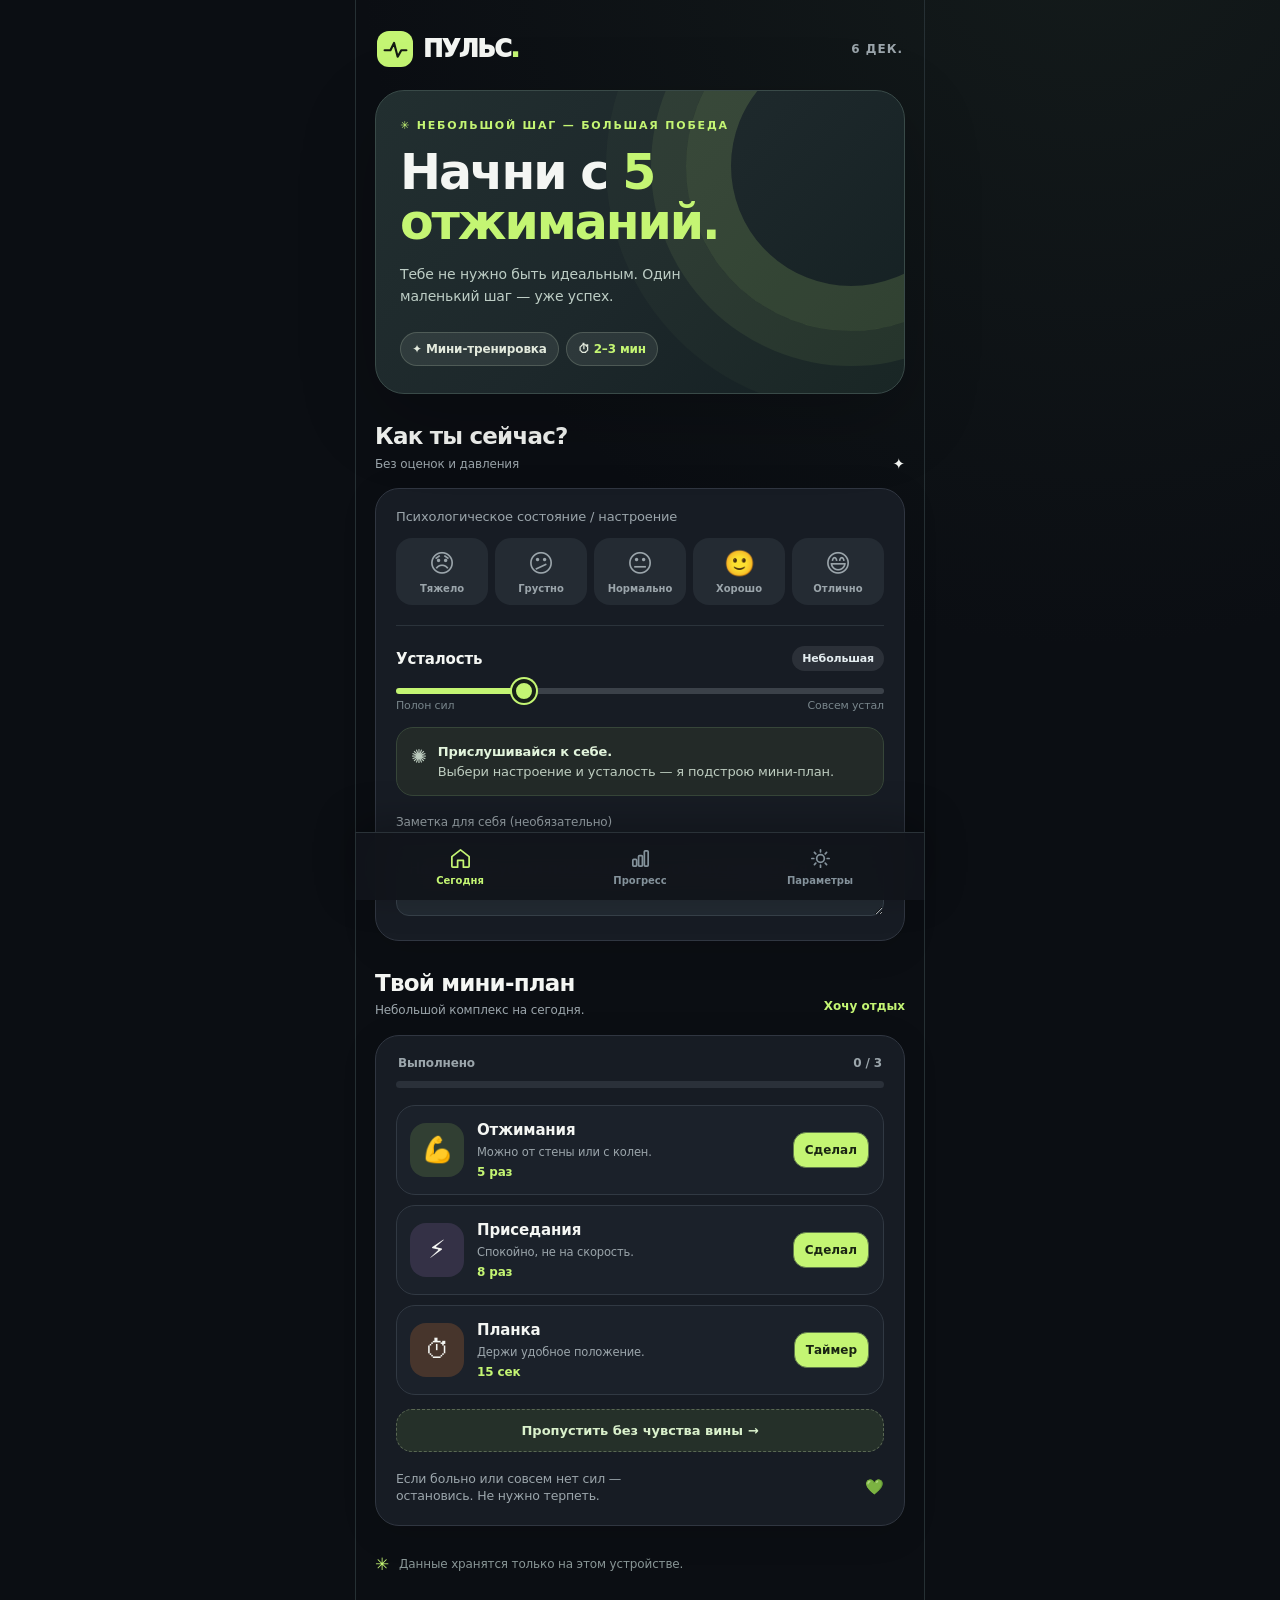
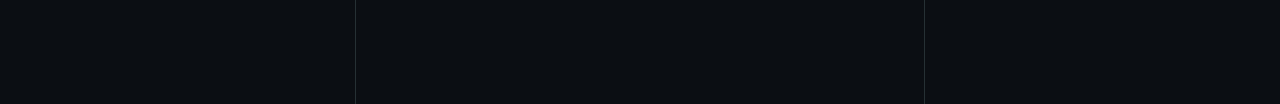
==== pulse/android/app/src/main/assets/index.html @ b4a75bb3 "Add PULSE mini-workout Android app and automated debug APK build" ====
<!doctype html>
<html lang="ru">
<head>
  <meta charset="utf-8">
  <meta name="viewport" content="width=device-width, initial-scale=1, viewport-fit=cover">
  <meta name="theme-color" content="#0b0e13">
  <meta name="description" content="Маленькие тренировки в твоём темпе. Настроение, усталость и прогресс — приватно и без давления.">
  <style>
:root{--bg:#0b0e13;--card:#171c24;--card2:#1c232b;--line:#2b333b;--text:#f4f6f3;--muted:#9ba5ab;--lime:#c4f573;--lime2:#a9df5a;--violet:#c4b6ff;--orange:#ffbc88;--shadow:0 24px 80px #0003;--radius:24px;color-scheme:dark;font-family:Inter,ui-sans-serif,system-ui,-apple-system,BlinkMacSystemFont,"Segoe UI",sans-serif}
*{box-sizing:border-box;-webkit-tap-highlight-color:transparent}
html{min-height:100%;background:var(--bg)}body{margin:0;min-height:100vh;background:radial-gradient(circle at 85% -5%,#293b2e48,transparent 35%),var(--bg);color:var(--text);font-size:15px;letter-spacing:-.15px}
button,input,textarea{font:inherit}button{cursor:pointer}button:disabled{opacity:.55;cursor:default}button:focus-visible,input:focus-visible,textarea:focus-visible,a:focus-visible{outline:2px solid var(--lime);outline-offset:3px}
.app-shell{max-width:570px;min-height:100vh;margin:0 auto;padding:0 19px 115px}.topbar{display:flex;align-items:center;justify-content:space-between;padding:31px 2px 23px}.brand{display:flex;align-items:center;gap:10px;color:var(--text);font-size:24px;line-height:1;font-weight:920;text-decoration:none;letter-spacing:-1.4px}.brand-dot{color:var(--lime)}.brand-mark{width:36px;height:36px;border-radius:12px;background:var(--lime);display:grid;place-items:center}.brand-mark svg{width:29px;fill:none;stroke:#151a13;stroke-width:3;stroke-linecap:round;stroke-linejoin:round}.today-label{font-size:12px;color:var(--muted);font-weight:600;text-transform:uppercase;letter-spacing:1px}.eyebrow{font-size:11px;font-weight:850;letter-spacing:1.8px;text-transform:uppercase;color:var(--lime)}h1,h2,h3,p{margin:0}h1{font-size:clamp(34px,9vw,49px);line-height:1.02;font-weight:850;letter-spacing:-2.1px}h2{font-size:23px;line-height:1.16;letter-spacing:-.8px}h3{font-size:16px;letter-spacing:-.3px}.muted{color:var(--muted)}.hero{position:relative;overflow:hidden;border-radius:29px;padding:28px 24px 27px;background:linear-gradient(134deg,#222f30 0%,#1d282b 51%,#142022 100%);border:1px solid #394a48;box-shadow:var(--shadow)}.hero::before{content:"";position:absolute;width:240px;height:240px;right:-112px;top:-90px;border-radius:100%;border:45px solid #d0ff8325;box-shadow:0 0 0 35px #d0ff8311,0 0 0 80px #d0ff8307;pointer-events:none}.hero .eyebrow{margin-bottom:16px;position:relative}.hero h1{max-width:350px;position:relative}.hero h1 em{color:var(--lime);font-style:normal}.hero p{position:relative;margin-top:16px;max-width:350px;line-height:1.55;color:#bdcdc5;font-size:14px}.hero-pills{position:relative;display:flex;gap:7px;flex-wrap:wrap;margin-top:25px}.pill{background:#f4fff015;border:1px solid #eaffd92b;padding:9px 11px;border-radius:100px;font-size:12px;color:#e3eadd;font-weight:730}.pill strong{color:var(--lime)}.section{margin-top:29px}.section-heading{display:flex;align-items:end;justify-content:space-between;gap:16px;margin-bottom:15px}.section-heading small{color:var(--muted);font-size:12px;line-height:1.45}.section-heading h2{margin-bottom:4px}.card{background:var(--card);border:1px solid #303641;border-radius:var(--radius);padding:20px;box-shadow:0 8px 34px #0002}.checkin-label{color:var(--muted);font-size:13px;margin-bottom:14px}.mood-row{display:grid;grid-template-columns:repeat(5,minmax(0,1fr));gap:7px}.mood{border:1px solid transparent;background:#242b33;min-height:67px;border-radius:16px;color:var(--muted);display:flex;flex-direction:column;align-items:center;justify-content:center;gap:6px;transition:transform .2s,border-color .2s,background .2s}.mood:hover{transform:translateY(-2px)}.mood.selected{background:#32432f;border-color:var(--lime);color:var(--lime)}.mood .face{font-size:25px;line-height:1.1}.mood small{font-size:10px;font-weight:700}.inner-divider{height:1px;background:var(--line);margin:20px 0}.range-head{display:flex;justify-content:space-between;gap:10px;align-items:center;font-weight:700}.range-tag{padding:6px 10px;background:#2b3038;border-radius:100px;font-size:11px;color:#e4edf0}.range-tag.warning{background:#46332e;color:#ffcead}input[type=range]{display:block;margin:17px 0 5px;width:100%;height:6px;border-radius:99px;appearance:none;-webkit-appearance:none;background:linear-gradient(90deg,var(--lime) var(--range,35%),#3b4149 var(--range,35%));cursor:pointer}input[type=range]::-webkit-slider-thumb{appearance:none;-webkit-appearance:none;width:24px;height:24px;background:var(--lime);border:4px solid #172118;border-radius:50%;box-shadow:0 0 0 2px var(--lime)}input[type=range]::-moz-range-thumb{width:16px;height:16px;background:var(--lime);border:4px solid #172118;border-radius:50%;box-shadow:0 0 0 2px var(--lime)}.range-ends{display:flex;justify-content:space-between;font-size:11px;color:#78858b}.recommendation{display:flex;gap:11px;align-items:flex-start;margin-top:15px;border-radius:17px;background:#232a28;border:1px solid #374639;padding:14px;color:#becdc0;font-size:13px;line-height:1.5}.recommendation .spark{font-size:19px}.recommendation strong{color:#e2f4dc}.recommendation.warn{background:#302724;border-color:#51403a;color:#e7c4b6}.recommendation.warn strong{color:#ffe0d1}.row-between{display:flex;align-items:center;justify-content:space-between;gap:10px}.text-button{background:none;color:var(--lime);border:0;font-size:12px;font-weight:750;padding:7px 0}.plan-info{font-size:13px;color:var(--muted);margin-top:4px}.progress-top{display:flex;justify-content:space-between;gap:12px;align-items:center;margin:0 2px 11px}.progress-count{font-size:12px;color:var(--muted);font-weight:730}.bar{height:7px;border-radius:100px;background:#2a3039;overflow:hidden}.bar>span{display:block;height:100%;background:linear-gradient(90deg,var(--lime2),var(--lime));border-radius:100px;transition:width .35s}.exercises{display:grid;gap:10px;margin-top:17px}.exercise{display:grid;grid-template-columns:54px minmax(0,1fr) auto;align-items:center;gap:13px;padding:15px 14px 15px 13px;border:1px solid #313943;background:#1b212a;border-radius:19px;min-height:87px}.exercise.done{background:#1c2922;border-color:#3f5943}.exercise-icon{border-radius:16px;width:54px;height:54px;display:grid;place-items:center;font-size:25px;background:#313f33}.exercise-icon.purple{background:#343146}.exercise-icon.orange{background:#47352c}.exercise-text{min-width:0}.exercise-name{font-size:15px;font-weight:790}.exercise-desc{font-size:11.5px;line-height:1.4;color:var(--muted);margin-top:5px}.exercise-amount{font-size:12px;color:var(--lime);font-weight:760;margin-top:5px}.done-button{border:1px solid #607a4b;background:var(--lime);color:#1a2513;border-radius:13px;padding:10px 11px;min-width:63px;font-size:12px;font-weight:820}.done-button.done-btn{background:#2d4430;border-color:#3c7043;color:var(--lime)}.timer-panel{margin-top:11px;border:1px solid #47524b;border-radius:17px;padding:15px;display:flex;justify-content:space-between;align-items:center;gap:10px;background:#202b26}.timer-panel strong{font-size:23px;font-variant-numeric:tabular-nums;letter-spacing:1px}.timer-panel span{font-size:12px;color:var(--muted)}.btn-timer{border:0;border-radius:12px;background:var(--lime);color:#172315;font-weight:790;padding:11px 16px}.btn-soft{border:1px solid #37414a;background:#252e35;color:var(--text);border-radius:13px;font-size:12px;padding:11px 14px;font-weight:750}.plan-footer{padding-top:18px;display:flex;gap:12px;align-items:center;justify-content:space-between}.plan-footer small{color:var(--muted);line-height:1.4;max-width:230px}.rest-toggle{border:1px dashed #596753;background:#253029;color:#daf1cc;border-radius:16px;padding:13px 15px;width:100%;font-size:13px;font-weight:750;margin-top:14px}.finished{text-align:center;padding:31px 16px}.finished-icon{display:grid;place-items:center;background:#2d412e;border-radius:23px;width:72px;height:72px;margin:0 auto 20px;color:var(--lime);font-size:35px}.finished h2{font-size:27px;margin-bottom:10px}.finished p{line-height:1.55;font-size:14px;color:var(--muted)}.small-cta{margin-top:22px;border:0;border-radius:14px;background:var(--lime);color:#192016;padding:13px 16px;font-weight:850}.tipline{margin:27px 0 12px;display:flex;align-items:center;gap:10px;color:#889595;font-size:12px;line-height:1.4}.tipline b{font-size:17px;color:var(--lime)}.insight-card{background:linear-gradient(120deg,#2c2938,#1b2229);border:1px solid #413e55;border-radius:22px;padding:23px;margin-top:20px}.insight-card h2{font-size:22px;margin-top:8px}.insight-card p{color:#b8b8c9;font-size:13px;line-height:1.55;margin-top:12px}.page-head{padding:17px 2px 22px}.page-head p{color:var(--muted);font-size:13px;margin-top:10px;line-height:1.5}.stats-grid{display:grid;grid-template-columns:repeat(3,1fr);gap:9px}.stat-card{border:1px solid #343a43;background:var(--card);border-radius:19px;padding:16px 11px}.stat-card strong{display:block;font-size:clamp(24px,6vw,31px);color:var(--lime);letter-spacing:-1.3px}.stat-card span{font-size:11px;color:var(--muted);line-height:1.4;display:block;margin-top:7px}.week-grid{display:grid;grid-template-columns:repeat(7,1fr);gap:6px;align-items:end;margin-top:19px}.week-day{display:grid;gap:7px;text-align:center;justify-items:center;color:var(--muted);font-size:11px}.week-column{height:90px;width:100%;display:flex;align-items:end;justify-content:center}.week-column span{display:block;width:100%;max-width:35px;height:var(--height,10%);min-height:6px;background:#384047;border-radius:9px 9px 4px 4px}.week-column span.active{background:linear-gradient(180deg,var(--lime),#7ba746)}.week-day.today{color:var(--lime)}.history{display:grid;gap:9px;margin-top:15px}.history-item{background:#1d242b;border:1px solid #303841;border-radius:17px;padding:15px;display:flex;justify-content:space-between;gap:10px;align-items:center}.history-item strong{font-size:13px;display:block;margin-bottom:5px}.history-item small{font-size:11px;color:var(--muted)}.history-item .history-tag{font-size:11px;background:#293a2c;color:var(--lime);border-radius:10px;padding:8px 10px;white-space:nowrap}.empty{text-align:center;padding:28px 13px;color:var(--muted);font-size:13px;line-height:1.6}.setting-row{margin-top:18px}.setting-row:first-child{margin-top:0}.setting-row-head{display:flex;justify-content:space-between;gap:12px}.setting-row-head strong{font-size:14px}.setting-row-head span{color:var(--lime);font-weight:800}.helper{font-size:12px;color:var(--muted);line-height:1.6;margin-top:12px}.action-btn{border-radius:14px;padding:13px 16px;font-weight:780;background:#29333a;color:var(--text);border:1px solid #3d4852;margin-top:12px;width:100%;text-align:left}.action-btn.danger{color:#ffc5af;background:#342729;border-color:#62413f}.credits{color:#65767b;font-size:11px;text-align:center;margin-top:29px;line-height:1.7}.toast{position:fixed;bottom:103px;left:50%;transform:translate(-50%,15px);background:#deffa9;color:#202b16;border-radius:15px;padding:12px 17px;font-size:13px;font-weight:790;opacity:0;pointer-events:none;transition:opacity .25s,transform .25s;max-width:min(90vw,460px);z-index:20;box-shadow:0 14px 40px #0008}.toast.show{opacity:1;transform:translate(-50%,0)}.bottom-nav{position:fixed;bottom:0;left:0;right:0;z-index:15;display:flex;justify-content:center;gap:0;background:#11151bf2;backdrop-filter:blur(18px);border-top:1px solid #2a3238;padding:9px max(14px,env(safe-area-inset-left)) max(10px,env(safe-area-inset-bottom));box-shadow:0 -9px 40px #0004}.nav-item{min-width:90px;max-width:180px;flex:1;color:#84929b;background:none;border:0;display:grid;justify-items:center;gap:4px;font-size:10px;font-weight:720;padding:4px 0}.nav-item.active{color:var(--lime)}.nav-icon{height:25px;display:grid;place-items:center}.nav-icon svg{width:23px;height:23px;fill:none;stroke:currentColor;stroke-width:1.8;stroke-linejoin:round;stroke-linecap:round}.overlay[hidden]{display:none}.overlay{position:fixed;inset:0;background:#06080ac9;z-index:60;display:grid;place-items:center;padding:22px;backdrop-filter:blur(12px)}.modal{width:min(100%,400px);padding:31px 23px;background:#1e2828;border:1px solid #6e8861;border-radius:28px;text-align:center;box-shadow:0 30px 90px #000a}.modal .celebrate{font-size:52px;display:block;margin-bottom:15px}.modal h2{font-size:27px}.modal p{color:#bfccc2;font-size:14px;line-height:1.6;margin-top:12px}.modal button{background:var(--lime);color:#162017;border:0;border-radius:14px;padding:14px 22px;font-weight:850;margin-top:23px;width:100%}textarea{background:#222a32;color:var(--text);border:1px solid #37414a;border-radius:13px;resize:vertical;width:100%;min-height:70px;padding:12px;margin-top:12px;line-height:1.5}textarea::placeholder{color:#71818a}
@media(min-width:700px){.app-shell{border-left:1px solid #263034;border-right:1px solid #263034}.bottom-nav{width:570px;margin:0 auto;left:0;right:0;border-left:1px solid #263034;border-right:1px solid #263034}}@media(max-width:375px){.app-shell{padding-left:12px;padding-right:12px}.hero{padding-left:20px;padding-right:20px}.card{padding:15px}.exercise{grid-template-columns:43px minmax(0,1fr) auto;gap:9px;padding:12px 9px}.exercise-icon{width:43px;height:43px;font-size:22px}.done-button{min-width:56px;padding:9px 7px}.exercise-name{font-size:13px}.mood small{font-size:9px}.mood{min-height:62px}}
@media(prefers-reduced-motion:reduce){*,*::before,*::after{scroll-behavior:auto!important;animation:none!important;transition:none!important}}

  </style>
  <title>ПУЛЬС — маленький шаг каждый день</title>
</head>
<body>
  <div class="app-shell">
    <header class="topbar">
      <a class="brand" href="#today" data-view="today" aria-label="ПУЛЬС, на главную"><span class="brand-mark" aria-hidden="true"><svg viewBox="0 0 40 40"><path d="M5 21h8l5-10 5 19 5-9h7"/></svg></span><span>ПУЛЬС<span class="brand-dot">.</span></span></a>
      <div class="today-label" id="headerDate"></div>
    </header>
    <main id="mainContent" aria-live="polite"></main>
    <nav class="bottom-nav" aria-label="Разделы">
      <button class="nav-item active" data-view="today" aria-label="Сегодня"><span class="nav-icon"><svg viewBox="0 0 24 24"><path d="m3 10 9-7 9 7v10a1 1 0 0 1-1 1h-5v-7H9v7H4a1 1 0 0 1-1-1z"/></svg></span><span>Сегодня</span></button>
      <button class="nav-item" data-view="progress" aria-label="Прогресс"><span class="nav-icon"><svg viewBox="0 0 24 24"><rect x="4" y="13" width="4" height="7" rx="1"/><rect x="10" y="9" width="4" height="11" rx="1"/><rect x="16" y="4" width="4" height="16" rx="1"/></svg></span><span>Прогресс</span></button>
      <button class="nav-item" data-view="settings" aria-label="Настройки"><span class="nav-icon"><svg viewBox="0 0 24 24"><path d="M12 3v2m0 14v2M3 12h2m14 0h2M5.65 5.65l1.42 1.42m9.86 9.86 1.42 1.42m0-12.7-1.42 1.42M7.07 16.93l-1.42 1.42"/><circle cx="12" cy="12" r="4"/></svg></span><span>Параметры</span></button>
    </nav>
  </div>
  <div id="toast" class="toast" role="status" aria-live="polite"></div>
  <div id="overlay" class="overlay" hidden></div>
  <script>
/* ПУЛЬС 1.0 — полностью локальное приложение, без аналитики и сетевых запросов. */
(() => {
  'use strict';
  const KEY = 'pulse_mini_v1';
  const main = document.getElementById('mainContent');
  const toastEl = document.getElementById('toast');
  const overlay = document.getElementById('overlay');
  const MOODS = [
    {emoji:'😞',name:'Тяжело'},
    {emoji:'😕',name:'Грустно'},
    {emoji:'😐',name:'Нормально'},
    {emoji:'🙂',name:'Хорошо'},
    {emoji:'😄',name:'Отлично'}
  ];
  const FATIGUE = ['Нет усталости','Небольшая','Средняя','Сильная','Очень сильная'];
  let view = ['today','progress','settings'].includes(location.hash.slice(1)) ? location.hash.slice(1) : 'today';
  let timer = null;
  let toastTimeout = 0;
  let state = loadState();

  function dateKey(date = new Date()) {
    return `${date.getFullYear()}-${String(date.getMonth()+1).padStart(2,'0')}-${String(date.getDate()).padStart(2,'0')}`;
  }
  function formatClock(seconds) {
    const s = Math.max(0, Math.ceil(seconds));
    return `${String(Math.floor(s / 60)).padStart(2, '0')}:${String(s % 60).padStart(2, '0')}`;
  }
  function dateFromKey(key) {
    const [y,m,d] = key.split('-').map(Number);
    return new Date(y,m-1,d,12);
  }
  function dayLabel(key) { return dateFromKey(key).toLocaleDateString('ru-RU',{day:'numeric',month:'short'}); }
  function esc(value) { return String(value ?? '').replace(/[&<>"']/g,c=>({'&':'&amp;','<':'&lt;','>':'&gt;','"':'&quot;',"'":'&#39;'}[c])); }
  function defaults() {
    return {version:1, settings:{pushups:5,squats:8,plank:15},checkins:{},sessions:[],progress:{day:dateKey(),mode:'normal',manualRest:false,done:[],status:'open'}};
  }
  function bounded(n,min,max,fallback){const v=Number(n);return Number.isFinite(v)?Math.min(max,Math.max(min,Math.round(v))):fallback;}
  function loadState() {
    const def = defaults();
    try {
      const saved = JSON.parse(localStorage.getItem(KEY));
      if (!saved || typeof saved !== 'object') return def;
      def.settings.pushups=bounded(saved.settings?.pushups,1,20,5);
      def.settings.squats=bounded(saved.settings?.squats,1,25,8);
      def.settings.plank=bounded(saved.settings?.plank,5,90,15);
      if (saved.checkins && typeof saved.checkins === 'object' && !Array.isArray(saved.checkins)) {
        for (const [key,v] of Object.entries(saved.checkins)) {
          if (/^\d{4}-\d{2}-\d{2}$/.test(key) && v && typeof v === 'object') {
            def.checkins[key]={mood:bounded(v.mood,1,5,3),fatigue:bounded(v.fatigue,0,4,1),note:String(v.note||'').slice(0,160)};
          }
        }
      }
      if (Array.isArray(saved.sessions)) {
        def.sessions=saved.sessions.filter(s=>s&&typeof s.day==='string'&&Array.isArray(s.completed)).slice(-500).map(s=>({
          id:String(s.id||'').slice(0,80),day:s.day,mode:['normal','light','rest'].includes(s.mode)?s.mode:'normal',
          completed:s.completed.filter(t=>t&&typeof t.id==='string').map(t=>({id:t.id,count:bounded(t.count,0,999,0),name:String(t.name||'').slice(0,80)})),
          possible:bounded(s.possible,0,10,3),endedAt:String(s.endedAt||''),mood:bounded(s.mood,1,5,3),fatigue:bounded(s.fatigue,0,4,1)
        }));
      }
      if (saved.progress?.day===dateKey()) {
        def.progress={day:dateKey(),mode:['normal','light','rest'].includes(saved.progress.mode)?saved.progress.mode:'normal',manualRest:!!saved.progress.manualRest,done:Array.isArray(saved.progress.done)?saved.progress.done.filter(x=>typeof x==='string').slice(0,10):[],status:saved.progress.status==='complete'?'complete':'open'};
      }
      return def;
    } catch(err){console.warn('Не удалось прочитать локальные данные',err);return def;}
  }
  function save(){try{localStorage.setItem(KEY,JSON.stringify(state));}catch(e){toast('Не получилось сохранить данные: проверь память браузера');}}
  function todayCheckin(){return state.checkins[dateKey()]||null;}
  function ensureToday(){
    if(state.progress.day!==dateKey()){
      stopTimer();state.progress={day:dateKey(),mode:'normal',manualRest:false,done:[],status:'open'};state.progress.mode=deriveMode();save();
    }
  }
  function deriveMode(){
    const c=todayCheckin();
    if(state.progress?.manualRest || (c && c.fatigue>=3))return 'rest';
    if(c && (c.fatigue>=2 || c.mood<=2))return 'light';
    return 'normal';
  }
  function currentMode(){return state.progress.mode;}
  function updateMode(){
    if(state.progress.status!=='complete' && state.progress.done.length===0){
      state.progress.mode=deriveMode();stopTimer();
    }
  }
  function planFor(mode){
    const s=state.settings;
    if(mode==='rest')return [
      {id:'breath',name:'Спокойное дыхание',count:30,unit:'сек',duration:30,icon:'🌿',color:'purple',desc:'Дыши спокойно, в удобном темпе.'},
      {id:'water',name:'Пауза и вода',count:1,unit:'раз',icon:'💧',color:'',desc:'Попей воды и немного отдохни.'},
      {id:'stretch',name:'Лёгкая разминка',count:20,unit:'сек',duration:20,icon:'🧘',color:'orange',desc:'Без боли и резких движений.'}
    ];
    if(mode==='light')return [
      {id:'pushups',name:'Отжимания',count:Math.max(1,Math.ceil(s.pushups*.6)),unit:'раз',icon:'💪',color:'',desc:'Можно от стены или с колен.'},
      {id:'squats',name:'Приседания',count:Math.max(2,Math.ceil(s.squats*.6)),unit:'раз',icon:'⚡',color:'purple',desc:'Не спеши, движения плавные.'},
      {id:'stretch',name:'Потянуться',count:20,unit:'сек',duration:20,icon:'🧘',color:'orange',desc:'Мягко разомни плечи и спину.'}
    ];
    return [
      {id:'pushups',name:'Отжимания',count:s.pushups,unit:'раз',icon:'💪',color:'',desc:'Можно от стены или с колен.'},
      {id:'squats',name:'Приседания',count:s.squats,unit:'раз',icon:'⚡',color:'purple',desc:'Спокойно, не на скорость.'},
      {id:'plank',name:'Планка',count:s.plank,unit:'сек',duration:s.plank,icon:'⏱',color:'orange',desc:'Держи удобное положение.'}
    ];
  }
  const modes={
    normal:{name:'Мини-победа',subtitle:'Небольшой комплекс на сегодня.',title:'Всего <em>5 минут?</em><br>Начни с малого.',desc:'Тебе не нужно быть идеальным. Один маленький шаг — уже успех.',label:'НЕБОЛЬШОЙ ШАГ — БОЛЬШАЯ ПОБЕДА'},
    light:{name:'Лёгкий старт',subtitle:'Снизили нагрузку под твоё состояние.',title:'Можно <em>помедленнее.</em><br>Это нормально.',desc:'Ты сам выбираешь темп. Сегодня достаточно небольшого движения.',label:'ТВОЙ ТЕМП — ТВОИ ПРАВИЛА'},
    rest:{name:'Бережный день',subtitle:'Сегодня восстановление важнее нагрузки.',title:'Отдых —<br><em>тоже прогресс.</em>',desc:'Не нужно делать упражнения через силу. Подыши, отдохни, попей воды.',label:'ОТДЫХАТЬ — ЭТО НОРМАЛЬНО'}
  };
  function toast(message){toastEl.textContent=message;toastEl.classList.add('show');clearTimeout(toastTimeout);toastTimeout=setTimeout(()=>toastEl.classList.remove('show'),2700);}
  function stopTimer(){if(timer?.tickId)clearInterval(timer.tickId);timer=null;}
  function startTimer(id){
    const item=planFor(currentMode()).find(x=>x.id===id && x.duration);
    if(!item || state.progress.done.includes(id))return;
    if(timer && timer.id!==id)stopTimer();
    if(!timer){timer={id,remaining:item.duration,running:false,tickId:null};}
    if(timer.running){timer.remaining=Math.max(1,Math.ceil((timer.deadline-Date.now())/1000));clearInterval(timer.tickId);timer.tickId=null;timer.running=false;render();return;}
    timer.running=true;timer.deadline=Date.now()+timer.remaining*1000;
    timer.tickId=setInterval(()=>{
      if(!timer || !timer.running)return;
      timer.remaining=Math.max(0,Math.ceil((timer.deadline-Date.now())/1000));
      const clock=document.getElementById('timerClock');
      if(clock)clock.textContent=formatClock(timer.remaining);
      if(timer.remaining<=0){const doneId=timer.id;stopTimer();finishTask(doneId);}
    },175);
    render();
  }
  function finishTask(id){
    if(state.progress.status==='complete')return;
    const all=planFor(currentMode());if(!all.some(t=>t.id===id))return;
    if(timer?.id===id)stopTimer();
    if(!state.progress.done.includes(id))state.progress.done.push(id);
    if(state.progress.done.length>=all.length){completeSession(false);return;}
    save();render();toast('Готово! Маленькая победа ✨');
  }
  function undoTask(id){if(state.progress.status==='complete')return;state.progress.done=state.progress.done.filter(x=>x!==id);save();render();}
  function completeSession(early){
    if(state.progress.status==='complete')return;
    stopTimer();
    const tasks=planFor(currentMode());
    const completed=tasks.filter(t=>state.progress.done.includes(t.id)).map(t=>({id:t.id,name:t.name,count:t.count}));
    const c=todayCheckin();
    const session={id:`${Date.now()}-${Math.random().toString(36).slice(2,6)}`,day:dateKey(),mode:currentMode(),completed,possible:tasks.length,endedAt:new Date().toISOString(),mood:c?.mood||3,fatigue:c?.fatigue||1};
    state.sessions.push(session);state.sessions=state.sessions.slice(-500);state.progress.status='complete';save();render();
    showModal(session,early);
  }
  function showModal(session,early){
    const rest=session.mode==='rest' || session.completed.length===0;
    overlay.innerHTML=`<div class="modal" role="dialog" aria-modal="true" aria-labelledby="modalTitle"><span class="celebrate" aria-hidden="true">${rest?'🌿':'🎉'}</span><h2 id="modalTitle">${rest?'Ты позаботился о себе':'Это победа!'}</h2><p>${rest?'Отдых и забота о себе важны. Сегодня достаточно.':early?'Ты сделал столько, сколько было комфортно. Это уже результат.':`Выполнено ${session.completed.length} маленьких задания. Всё начинается с первого шага!`}</p><button type="button" data-action="close-modal">Отлично!</button></div>`;
    overlay.hidden=false;overlay.querySelector('button').focus();
  }
  function renderHero(){
    const m=modes[currentMode()];const isCompleted=state.progress.status==='complete';
    const title=isCompleted?'Сегодня <em>ты молодец.</em>':currentMode()==='normal'?`Начни с <em>${state.settings.pushups} отжиманий.</em>`:m.title;
    const desc=isCompleted?'Ты уже уделил время себе. Можно спокойно отдыхать.':m.desc;
    return `<section class="hero"><div class="eyebrow">✳ ${m.label}</div><h1>${title}</h1><p>${desc}</p><div class="hero-pills"><span class="pill">${currentMode()==='rest'?'🌿 Бережный режим':currentMode()==='light'?'↘ Облегчённый':'✦ Мини-тренировка'}</span><span class="pill">⏱ <strong>${currentMode()==='normal'?'2–3':currentMode()==='light'?'1–2':'1–2'} мин</strong></span></div></section>`;
  }
  function renderCheckin(){
    const c=todayCheckin();const mood=c?.mood??null;const fatigue=c?.fatigue??1;
    const note=c?.note??'';
    const recommendation=(!c)?'Выбери настроение и усталость — я подстрою мини-план.':fatigue===4?'Очень сильная усталость — лучше отдыхать. Если это необычно или долго не проходит, расскажи взрослому.':fatigue>=3?'Сегодня можно выбрать восстановление вместо нагрузки.':mood<=2?'Необязательно быть в хорошем настроении, чтобы сделать что-то для себя.':'Сделай столько, сколько комфортно. Остановись, если появилась боль.';
    return `<section class="section" aria-labelledby="checkinTitle"><div class="section-heading"><div><h2 id="checkinTitle">Как ты сейчас?</h2><small>Без оценок и давления</small></div><span aria-hidden="true">✦</span></div><div class="card"><div class="checkin-label">Психологическое состояние / настроение</div><div class="mood-row" role="group" aria-label="Выбери настроение">${MOODS.map((m,i)=>`<button type="button" class="mood ${mood===i+1?'selected':''}" data-mood="${i+1}" aria-pressed="${mood===i+1}"><span class="face" aria-hidden="true">${m.emoji}</span><small>${m.name}</small></button>`).join('')}</div><div class="inner-divider"></div><div class="range-head"><label for="fatigueRange">Усталость</label><span class="range-tag ${fatigue>=3?'warning':''}" id="fatigueText">${FATIGUE[fatigue]}</span></div><input type="range" id="fatigueRange" min="0" max="4" step="1" value="${fatigue}" aria-label="Уровень усталости" style="--range:${fatigue*25}%"><div class="range-ends"><span>Полон сил</span><span>Совсем устал</span></div><div class="recommendation ${fatigue>=3?'warn':''}"><span class="spark" aria-hidden="true">${fatigue>=3?'🧡':'✺'}</span><div><strong>${fatigue>=3?'Можно остановиться.':'Прислушивайся к себе.'}</strong><br>${recommendation}</div></div><label class="helper" for="checkinNote" style="display:block;margin-top:17px">Заметка для себя (необязательно)</label><textarea id="checkinNote" maxlength="160" placeholder="Например: устал после школы, но хочу размяться">${esc(note)}</textarea></div></section>`;
  }
  function renderExercises(){
    if(state.progress.status==='complete'){
      const todaySessions=state.sessions.filter(s=>s.day===dateKey());
      const last=todaySessions[todaySessions.length-1];
      return `<section class="section" aria-labelledby="finishedTitle"><div class="card finished"><div class="finished-icon" aria-hidden="true">✓</div><h2 id="finishedTitle">На сегодня достаточно 💚</h2><p>${last?.completed.length?`Сделано ${last.completed.length} из ${last.possible} заданий. `:''}Ты можешь гордиться тем, что позаботился о себе.</p>${todayCheckin()?.fatigue<3?'<button class="small-cta" data-action="restart" type="button">Начать ещё один мини-подход</button>':''}</div></section>`;
    }
    const p=state.progress;const tasks=planFor(currentMode());const amount=p.done.length;
    return `<section class="section" aria-labelledby="planTitle"><div class="section-heading"><div><h2 id="planTitle">Твой мини-план</h2><small>${modes[currentMode()].subtitle}</small></div>${todayCheckin()?.fatigue>=3?'<span class="muted" style="font-size:12px">Бережный режим</span>':`<button type="button" class="text-button" data-action="toggle-rest">${p.manualRest?'Вернуть план':'Хочу отдых'}</button>`}</div><div class="card"><div class="progress-top"><span class="progress-count">Выполнено</span><span class="progress-count">${amount} / ${tasks.length}</span></div><div class="bar" role="progressbar" aria-label="Выполнено упражнений" aria-valuenow="${amount}" aria-valuemin="0" aria-valuemax="${tasks.length}"><span style="width:${amount/tasks.length*100}%"></span></div><div class="exercises">${tasks.map(item=>{
      const done=p.done.includes(item.id);
      return `<div class="exercise ${done?'done':''}"><div class="exercise-icon ${item.color}" aria-hidden="true">${item.icon}</div><div class="exercise-text"><div class="exercise-name">${esc(item.name)}</div><div class="exercise-desc">${esc(item.desc)}</div><div class="exercise-amount">${item.count} ${item.unit}</div></div><button type="button" data-${done?'undo':'task'}="${item.id}" class="done-button ${done?'done-btn':''}" aria-label="${done?'Отменить выполнение':'Отметить выполнение'}: ${esc(item.name)}">${done?'✓ Готово':item.duration?'Таймер':'Сделал'}</button></div>${timer?.id===item.id && !done ? `<div class="timer-panel"><div><strong id="timerClock">${formatClock(timer.remaining)}</strong><br><span>Спокойный темп</span></div><button type="button" class="btn-timer" data-timer="${item.id}">${timer.running?'Пауза':'Продолжить'}</button></div>`:''}`;
    }).join('')}</div><button type="button" class="rest-toggle" data-action="finish-early">${amount?'Закончить на сегодня':'Пропустить без чувства вины'} →</button><div class="plan-footer"><small>Если больно или совсем нет сил — остановись. Не нужно терпеть.</small><span aria-hidden="true">💚</span></div></div></section>`;
  }
  function renderToday(){return renderHero()+renderCheckin()+renderExercises()+`<div class="tipline"><b>✳</b> Данные хранятся только на этом устройстве.</div>`;}
  function weekDays(){const arr=[];const now=new Date();for(let i=6;i>=0;i--){const d=new Date(now.getFullYear(),now.getMonth(),now.getDate()-i,12);arr.push({key:dateKey(d),name:d.toLocaleDateString('ru-RU',{weekday:'short'}),today:i===0});}return arr;}
  function renderProgress(){
    const sessions=state.sessions;const activeDays=new Set(sessions.map(s=>s.day)).size;
    const pushups=sessions.reduce((n,s)=>n+s.completed.filter(t=>t.id==='pushups').reduce((z,t)=>z+(t.count||0),0),0);
    const days=weekDays();const counts=days.map(d=>sessions.filter(s=>s.day===d.key).length);
    const max=Math.max(1,...counts);
    const hist=sessions.slice(-8).reverse();
    return `<div class="page-head"><div class="eyebrow">ТВОЯ ИСТОРИЯ</div><h1 style="margin-top:12px">Каждый шаг<br><span style="color:var(--lime)">имеет значение.</span></h1><p>Без рекордов и соревнований — просто твой собственный путь.</p></div><div class="stats-grid"><div class="stat-card"><strong>${sessions.length}</strong><span>мини-сессий</span></div><div class="stat-card"><strong>${activeDays}</strong><span>дней заботы о себе</span></div><div class="stat-card"><strong>${pushups}</strong><span>отжиманий</span></div></div><section class="section"><div class="section-heading"><div><h2>Последние 7 дней</h2><small>Занимался или выбирал отдых — всё считается</small></div></div><div class="card"><div class="week-grid">${days.map((d,i)=>`<div class="week-day ${d.today?'today':''}"><div class="week-column"><span class="${counts[i]?'active':''}" style="--height:${counts[i]?Math.round(counts[i]/max*100):7}%" title="${counts[i]} сессий"></span></div><span>${esc(d.name)}</span><span>${counts[i]?'●':'·'}</span></div>`).join('')}</div></div></section><section class="section"><div class="section-heading"><div><h2>Дневник</h2><small>Твои последние сессии</small></div></div><div class="history">${hist.length?hist.map(s=>`<div class="history-item"><div><strong>${dayLabel(s.day)} · ${s.mode==='rest'?'Восстановление':s.mode==='light'?'Лёгкий старт':'Мини-тренировка'}</strong><small>${s.completed.length} из ${s.possible} заданий · настроение ${MOODS[(s.mood||3)-1]?.emoji||'😐'}</small></div><span class="history-tag">${s.completed.length===0?'Отдых ✓':`${s.completed.length} ✓`}</span></div>`).join(''):`<div class="card empty">Тут появятся твои первые маленькие победы. Начать можно с одного упражнения 💚</div>`}</div></section><div class="insight-card"><div class="eyebrow">НАПОМИНАНИЕ</div><h2>Прогресс не обязан быть ровным.</h2><p>Если вчера ты отдыхал, а сегодня сделал пару повторений — ты уже заботишься о себе.</p></div>`;
  }
  function settingSlider(name,label,min,max,unit){const val=state.settings[name];return `<div class="setting-row"><div class="setting-row-head"><label for="setting-${name}"><strong>${label}</strong></label><span id="value-${name}">${val} ${unit}</span></div><input type="range" data-setting="${name}" id="setting-${name}" min="${min}" max="${max}" value="${val}" style="--range:${(val-min)/(max-min)*100}%"><div class="range-ends"><span>${min}</span><span>${max}</span></div></div>`;}
  function renderSettings(){
    return `<div class="page-head"><div class="eyebrow">НАСТРОЙКИ</div><h1 style="margin-top:12px">Всё <span style="color:var(--lime)">под тебя.</span></h1><p>Любую цель можно уменьшить. Лучше немного, чем через силу.</p></div><section class="section" style="margin-top:6px"><div class="section-heading"><div><h2>Мой обычный план</h2><small>Для хорошего самочувствия</small></div></div><div class="card">${settingSlider('pushups','Отжимания',1,20,'раз')}${settingSlider('squats','Приседания',1,25,'раз')}${settingSlider('plank','Планка',5,90,'сек')}<div class="recommendation"><span class="spark">✺</span><div><strong>Если усталость высокая,</strong><br>ПУЛЬС автоматически предлагает отдых вместо нагрузки.</div></div></div></section><section class="section"><div class="section-heading"><div><h2>Мои данные</h2><small>Личная информация остаётся локально</small></div></div><div class="card"><h3>Без аккаунта и интернета</h3><p class="helper">Настроение, усталость и история занятий сохраняются только в памяти приложения на этом устройстве. Удаление данных приложения или очистка браузера может стереть историю.</p><button type="button" class="action-btn" data-action="export">↗ Сохранить мою историю (JSON)</button><button type="button" class="action-btn danger" data-action="reset">× Очистить все данные</button></div></section><p class="credits">ПУЛЬС v1.0 · Маленькие действия каждый день<br>Это не медицинская диагностика или программа лечения.</p>`;
  }
  function render(){
    ensureToday();
    document.getElementById('headerDate').textContent=new Date().toLocaleDateString('ru-RU',{day:'numeric',month:'short'});
    main.innerHTML=view==='progress'?renderProgress():view==='settings'?renderSettings():renderToday();
    document.querySelectorAll('[data-view]').forEach(el=>{
      const active=el.dataset.view===view;el.classList.toggle('active',active);if(el.tagName==='BUTTON')el.setAttribute('aria-current',active?'page':'false');
    });
  }
  function checkinPatch(patch){
    const key=dateKey();const prev=todayCheckin()||{mood:3,fatigue:1,note:''};
    state.checkins[key]={...prev,...patch};
    updateMode();save();render();
  }
  function setRest(){
    if(state.progress.status==='complete')return;
    state.progress.manualRest=!state.progress.manualRest;
    if(state.progress.done.length>0){
      // Изменение режима сохраняет уже выполненные задания в текущей сессии.
      toast('Сначала закончи текущий мини-план, чтобы сменить режим');
      state.progress.manualRest=!state.progress.manualRest;return;
    }
    updateMode();save();render();
  }
  function exportData(){
    const payload=JSON.stringify({exportedAt:new Date().toISOString(),app:'ПУЛЬС 1.0',data:state},null,2);
    if(window.NativeBridge && typeof window.NativeBridge.shareData==='function'){
      window.NativeBridge.shareData(payload);toast('Выбери приложение, чтобы сохранить данные');return;
    }
    const blob=new Blob([payload],{type:'application/json;charset=utf-8'});const url=URL.createObjectURL(blob);
    const a=document.createElement('a');a.href=url;a.download=`pulse-history-${dateKey()}.json`;document.body.append(a);a.click();a.remove();setTimeout(()=>URL.revokeObjectURL(url),1200);
    toast('История экспортирована');
  }
  function resetData(){
    if(!confirm('Точно удалить всю историю, настроение и настройки? Отменить это действие нельзя.'))return;
    stopTimer();state=defaults();save();view='today';location.hash='today';render();toast('Все данные очищены');
  }
  document.addEventListener('click',e=>{
    const navigation=e.target.closest('[data-view]');
    if(navigation){e.preventDefault();view=navigation.dataset.view;location.hash=view;stopTimer();render();scrollTo({top:0,behavior:'smooth'});return;}
    const mood=e.target.closest('[data-mood]');if(mood){checkinPatch({mood:Number(mood.dataset.mood)});return;}
    const task=e.target.closest('[data-task]');if(task){const t=planFor(currentMode()).find(t=>t.id===task.dataset.task);if(t?.duration){startTimer(t.id);}else{finishTask(t?.id);}return;}
    const undo=e.target.closest('[data-undo]');if(undo){undoTask(undo.dataset.undo);return;}
    const timerButton=e.target.closest('[data-timer]');if(timerButton){startTimer(timerButton.dataset.timer);return;}
    const action=e.target.closest('[data-action]')?.dataset.action;
    switch(action){
      case 'toggle-rest':setRest();break;
      case 'finish-early':completeSession(true);break;
      case 'restart':state.progress={day:dateKey(),mode:deriveMode(),manualRest:false,done:[],status:'open'};save();render();break;
      case 'export':exportData();break;
      case 'reset':resetData();break;
      case 'close-modal':overlay.hidden=true;overlay.innerHTML='';break;
    }
  });
  document.addEventListener('input',e=>{
    const el=e.target;
    if(el.id==='fatigueRange'){
      const val=bounded(el.value,0,4,1);document.getElementById('fatigueText').textContent=FATIGUE[val];
      document.getElementById('fatigueText').classList.toggle('warning',val>=3);
      el.style.setProperty('--range',`${val*25}%`);
    }
    if(el.dataset.setting){
      const name=el.dataset.setting;state.settings[name]=Number(el.value);
      document.getElementById(`value-${name}`).textContent=`${el.value} ${name==='plank'?'сек':'раз'}`;
      el.style.setProperty('--range',`${(Number(el.value)-Number(el.min))/(Number(el.max)-Number(el.min))*100}%`);save();
    }
    if(el.id==='checkinNote'){
      const key=dateKey();state.checkins[key]={...(todayCheckin()||{mood:3,fatigue:1}),note:el.value.slice(0,160)};save();
    }
  });
  document.addEventListener('change',e=>{
    const el=e.target;
    if(el.id==='fatigueRange')checkinPatch({fatigue:bounded(el.value,0,4,1)});
    if(el.dataset.setting){updateMode();save();render();}
  });
  window.addEventListener('hashchange',()=>{const v=location.hash.slice(1);if(['today','progress','settings'].includes(v)&&v!==view){view=v;stopTimer();render();}});
  window.addEventListener('visibilitychange',()=>{
    if(document.visibilityState==='visible'){
      if(state.progress.day!==dateKey())render();
      if(timer?.running && timer.deadline<=Date.now()){const id=timer.id;stopTimer();finishTask(id);}
    }
  });
  if('serviceWorker' in navigator && /^https?:$/.test(location.protocol))navigator.serviceWorker.register('./sw.js').catch(()=>{});
  render();
})();

  </script>
</body>
</html>
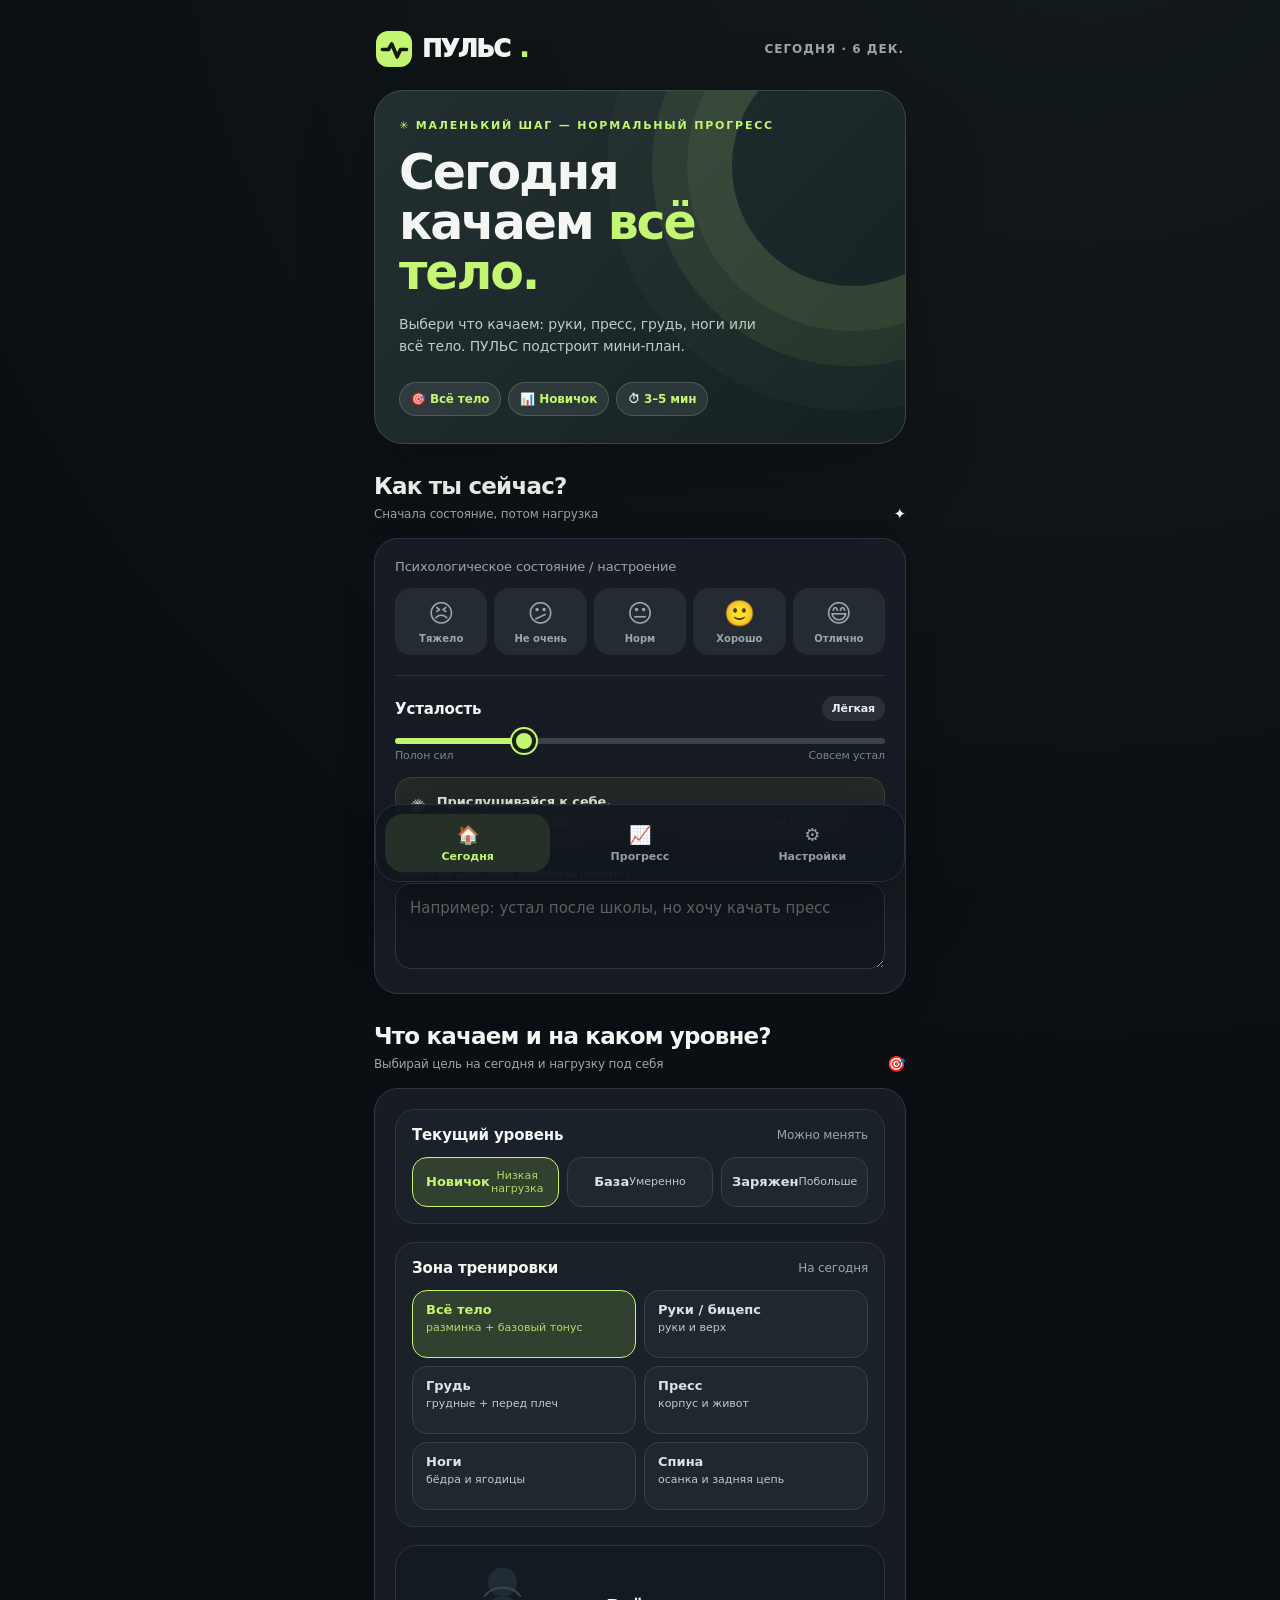
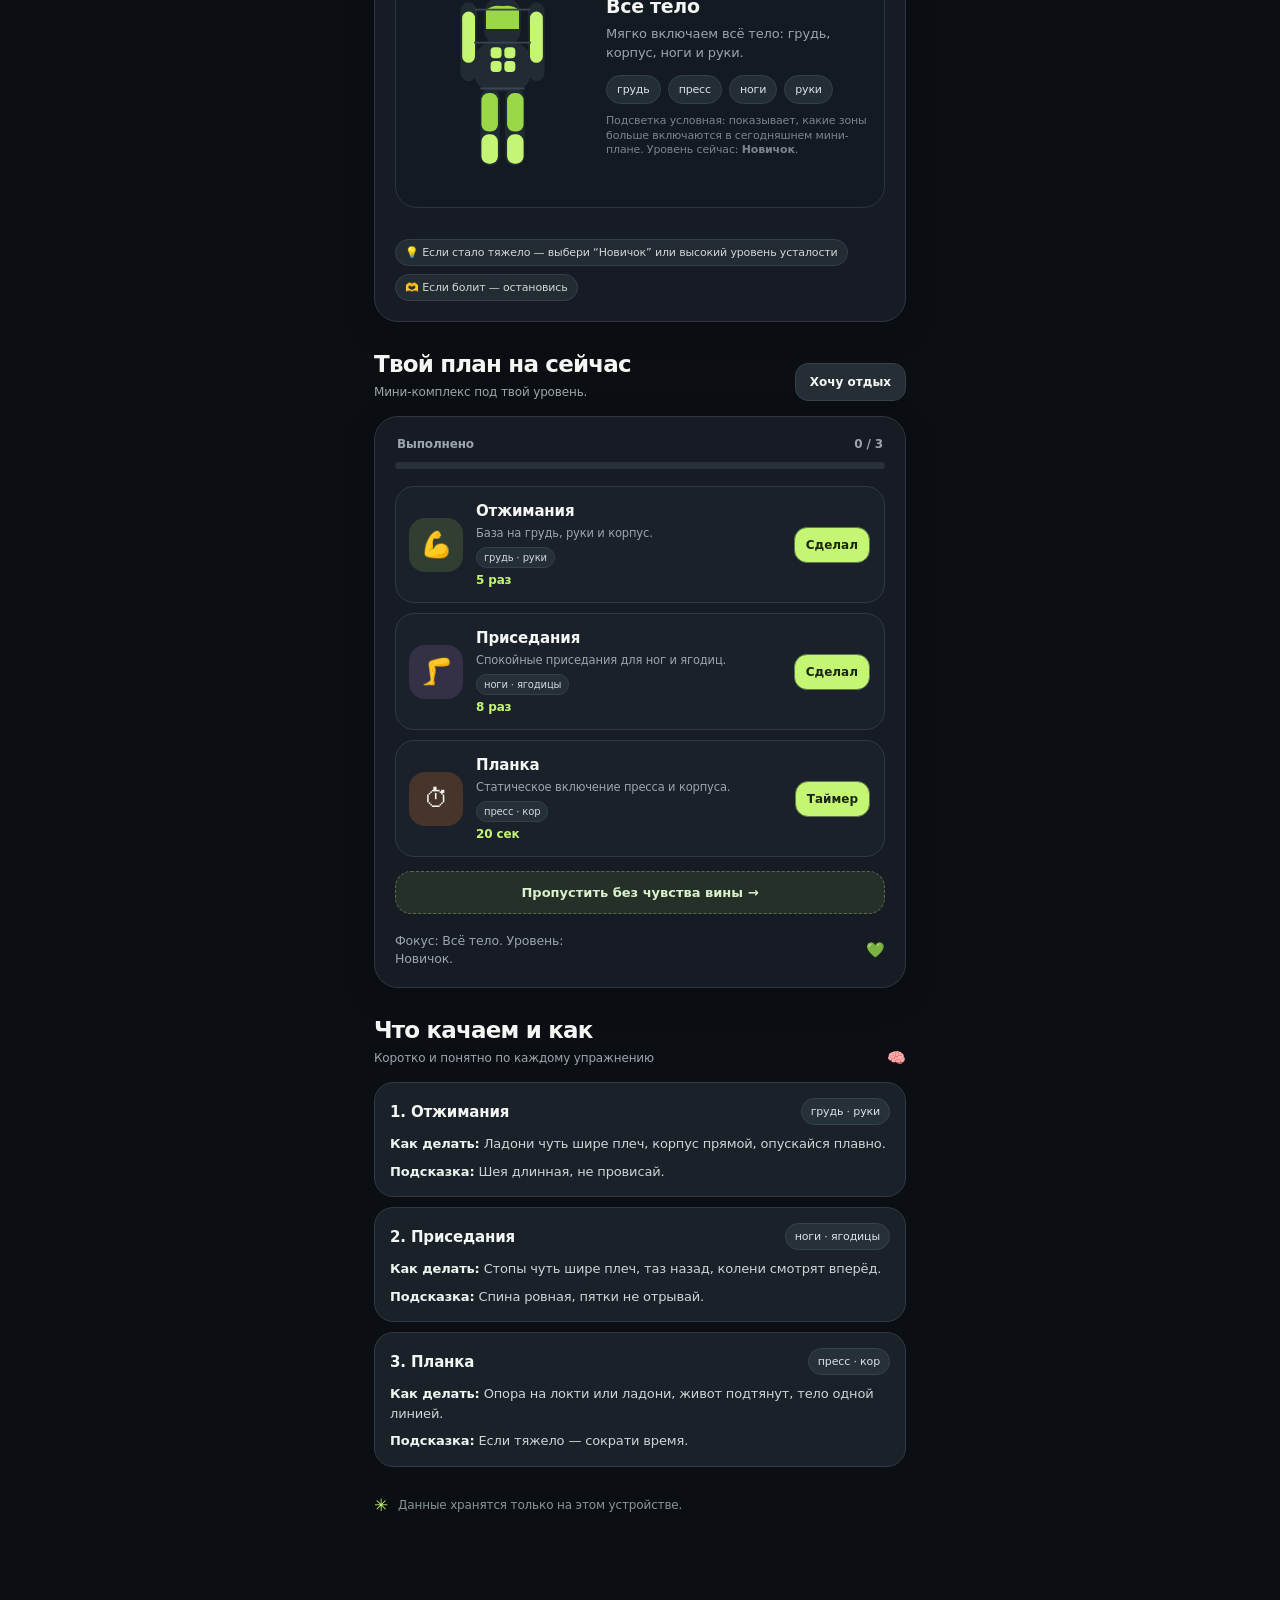
==== commit 8446e34f: "Fix PULSE v1.1 install: rebuild APK with v2/v3 signing verification" ====
--- a/pulse/android/app/src/main/assets/index.html
+++ b/pulse/android/app/src/main/assets/index.html
@@ -4,262 +4,380 @@
   <meta charset="utf-8">
   <meta name="viewport" content="width=device-width, initial-scale=1, viewport-fit=cover">
   <meta name="theme-color" content="#0b0e13">
-  <meta name="description" content="Маленькие тренировки в твоём темпе. Настроение, усталость и прогресс — приватно и без давления.">
+  <meta name="description" content="ПУЛЬС — мини-тренировки с выбором уровня, зон мышц, визуальной схемой тела и бережной мотивацией.">
   <style>
 :root{--bg:#0b0e13;--card:#171c24;--card2:#1c232b;--line:#2b333b;--text:#f4f6f3;--muted:#9ba5ab;--lime:#c4f573;--lime2:#a9df5a;--violet:#c4b6ff;--orange:#ffbc88;--shadow:0 24px 80px #0003;--radius:24px;color-scheme:dark;font-family:Inter,ui-sans-serif,system-ui,-apple-system,BlinkMacSystemFont,"Segoe UI",sans-serif}
 *{box-sizing:border-box;-webkit-tap-highlight-color:transparent}
 html{min-height:100%;background:var(--bg)}body{margin:0;min-height:100vh;background:radial-gradient(circle at 85% -5%,#293b2e48,transparent 35%),var(--bg);color:var(--text);font-size:15px;letter-spacing:-.15px}
 button,input,textarea{font:inherit}button{cursor:pointer}button:disabled{opacity:.55;cursor:default}button:focus-visible,input:focus-visible,textarea:focus-visible,a:focus-visible{outline:2px solid var(--lime);outline-offset:3px}
-.app-shell{max-width:570px;min-height:100vh;margin:0 auto;padding:0 19px 115px}.topbar{display:flex;align-items:center;justify-content:space-between;padding:31px 2px 23px}.brand{display:flex;align-items:center;gap:10px;color:var(--text);font-size:24px;line-height:1;font-weight:920;text-decoration:none;letter-spacing:-1.4px}.brand-dot{color:var(--lime)}.brand-mark{width:36px;height:36px;border-radius:12px;background:var(--lime);display:grid;place-items:center}.brand-mark svg{width:29px;fill:none;stroke:#151a13;stroke-width:3;stroke-linecap:round;stroke-linejoin:round}.today-label{font-size:12px;color:var(--muted);font-weight:600;text-transform:uppercase;letter-spacing:1px}.eyebrow{font-size:11px;font-weight:850;letter-spacing:1.8px;text-transform:uppercase;color:var(--lime)}h1,h2,h3,p{margin:0}h1{font-size:clamp(34px,9vw,49px);line-height:1.02;font-weight:850;letter-spacing:-2.1px}h2{font-size:23px;line-height:1.16;letter-spacing:-.8px}h3{font-size:16px;letter-spacing:-.3px}.muted{color:var(--muted)}.hero{position:relative;overflow:hidden;border-radius:29px;padding:28px 24px 27px;background:linear-gradient(134deg,#222f30 0%,#1d282b 51%,#142022 100%);border:1px solid #394a48;box-shadow:var(--shadow)}.hero::before{content:"";position:absolute;width:240px;height:240px;right:-112px;top:-90px;border-radius:100%;border:45px solid #d0ff8325;box-shadow:0 0 0 35px #d0ff8311,0 0 0 80px #d0ff8307;pointer-events:none}.hero .eyebrow{margin-bottom:16px;position:relative}.hero h1{max-width:350px;position:relative}.hero h1 em{color:var(--lime);font-style:normal}.hero p{position:relative;margin-top:16px;max-width:350px;line-height:1.55;color:#bdcdc5;font-size:14px}.hero-pills{position:relative;display:flex;gap:7px;flex-wrap:wrap;margin-top:25px}.pill{background:#f4fff015;border:1px solid #eaffd92b;padding:9px 11px;border-radius:100px;font-size:12px;color:#e3eadd;font-weight:730}.pill strong{color:var(--lime)}.section{margin-top:29px}.section-heading{display:flex;align-items:end;justify-content:space-between;gap:16px;margin-bottom:15px}.section-heading small{color:var(--muted);font-size:12px;line-height:1.45}.section-heading h2{margin-bottom:4px}.card{background:var(--card);border:1px solid #303641;border-radius:var(--radius);padding:20px;box-shadow:0 8px 34px #0002}.checkin-label{color:var(--muted);font-size:13px;margin-bottom:14px}.mood-row{display:grid;grid-template-columns:repeat(5,minmax(0,1fr));gap:7px}.mood{border:1px solid transparent;background:#242b33;min-height:67px;border-radius:16px;color:var(--muted);display:flex;flex-direction:column;align-items:center;justify-content:center;gap:6px;transition:transform .2s,border-color .2s,background .2s}.mood:hover{transform:translateY(-2px)}.mood.selected{background:#32432f;border-color:var(--lime);color:var(--lime)}.mood .face{font-size:25px;line-height:1.1}.mood small{font-size:10px;font-weight:700}.inner-divider{height:1px;background:var(--line);margin:20px 0}.range-head{display:flex;justify-content:space-between;gap:10px;align-items:center;font-weight:700}.range-tag{padding:6px 10px;background:#2b3038;border-radius:100px;font-size:11px;color:#e4edf0}.range-tag.warning{background:#46332e;color:#ffcead}input[type=range]{display:block;margin:17px 0 5px;width:100%;height:6px;border-radius:99px;appearance:none;-webkit-appearance:none;background:linear-gradient(90deg,var(--lime) var(--range,35%),#3b4149 var(--range,35%));cursor:pointer}input[type=range]::-webkit-slider-thumb{appearance:none;-webkit-appearance:none;width:24px;height:24px;background:var(--lime);border:4px solid #172118;border-radius:50%;box-shadow:0 0 0 2px var(--lime)}input[type=range]::-moz-range-thumb{width:16px;height:16px;background:var(--lime);border:4px solid #172118;border-radius:50%;box-shadow:0 0 0 2px var(--lime)}.range-ends{display:flex;justify-content:space-between;font-size:11px;color:#78858b}.recommendation{display:flex;gap:11px;align-items:flex-start;margin-top:15px;border-radius:17px;background:#232a28;border:1px solid #374639;padding:14px;color:#becdc0;font-size:13px;line-height:1.5}.recommendation .spark{font-size:19px}.recommendation strong{color:#e2f4dc}.recommendation.warn{background:#302724;border-color:#51403a;color:#e7c4b6}.recommendation.warn strong{color:#ffe0d1}.row-between{display:flex;align-items:center;justify-content:space-between;gap:10px}.text-button{background:none;color:var(--lime);border:0;font-size:12px;font-weight:750;padding:7px 0}.plan-info{font-size:13px;color:var(--muted);margin-top:4px}.progress-top{display:flex;justify-content:space-between;gap:12px;align-items:center;margin:0 2px 11px}.progress-count{font-size:12px;color:var(--muted);font-weight:730}.bar{height:7px;border-radius:100px;background:#2a3039;overflow:hidden}.bar>span{display:block;height:100%;background:linear-gradient(90deg,var(--lime2),var(--lime));border-radius:100px;transition:width .35s}.exercises{display:grid;gap:10px;margin-top:17px}.exercise{display:grid;grid-template-columns:54px minmax(0,1fr) auto;align-items:center;gap:13px;padding:15px 14px 15px 13px;border:1px solid #313943;background:#1b212a;border-radius:19px;min-height:87px}.exercise.done{background:#1c2922;border-color:#3f5943}.exercise-icon{border-radius:16px;width:54px;height:54px;display:grid;place-items:center;font-size:25px;background:#313f33}.exercise-icon.purple{background:#343146}.exercise-icon.orange{background:#47352c}.exercise-text{min-width:0}.exercise-name{font-size:15px;font-weight:790}.exercise-desc{font-size:11.5px;line-height:1.4;color:var(--muted);margin-top:5px}.exercise-amount{font-size:12px;color:var(--lime);font-weight:760;margin-top:5px}.done-button{border:1px solid #607a4b;background:var(--lime);color:#1a2513;border-radius:13px;padding:10px 11px;min-width:63px;font-size:12px;font-weight:820}.done-button.done-btn{background:#2d4430;border-color:#3c7043;color:var(--lime)}.timer-panel{margin-top:11px;border:1px solid #47524b;border-radius:17px;padding:15px;display:flex;justify-content:space-between;align-items:center;gap:10px;background:#202b26}.timer-panel strong{font-size:23px;font-variant-numeric:tabular-nums;letter-spacing:1px}.timer-panel span{font-size:12px;color:var(--muted)}.btn-timer{border:0;border-radius:12px;background:var(--lime);color:#172315;font-weight:790;padding:11px 16px}.btn-soft{border:1px solid #37414a;background:#252e35;color:var(--text);border-radius:13px;font-size:12px;padding:11px 14px;font-weight:750}.plan-footer{padding-top:18px;display:flex;gap:12px;align-items:center;justify-content:space-between}.plan-footer small{color:var(--muted);line-height:1.4;max-width:230px}.rest-toggle{border:1px dashed #596753;background:#253029;color:#daf1cc;border-radius:16px;padding:13px 15px;width:100%;font-size:13px;font-weight:750;margin-top:14px}.finished{text-align:center;padding:31px 16px}.finished-icon{display:grid;place-items:center;background:#2d412e;border-radius:23px;width:72px;height:72px;margin:0 auto 20px;color:var(--lime);font-size:35px}.finished h2{font-size:27px;margin-bottom:10px}.finished p{line-height:1.55;font-size:14px;color:var(--muted)}.small-cta{margin-top:22px;border:0;border-radius:14px;background:var(--lime);color:#192016;padding:13px 16px;font-weight:850}.tipline{margin:27px 0 12px;display:flex;align-items:center;gap:10px;color:#889595;font-size:12px;line-height:1.4}.tipline b{font-size:17px;color:var(--lime)}.insight-card{background:linear-gradient(120deg,#2c2938,#1b2229);border:1px solid #413e55;border-radius:22px;padding:23px;margin-top:20px}.insight-card h2{font-size:22px;margin-top:8px}.insight-card p{color:#b8b8c9;font-size:13px;line-height:1.55;margin-top:12px}.page-head{padding:17px 2px 22px}.page-head p{color:var(--muted);font-size:13px;margin-top:10px;line-height:1.5}.stats-grid{display:grid;grid-template-columns:repeat(3,1fr);gap:9px}.stat-card{border:1px solid #343a43;background:var(--card);border-radius:19px;padding:16px 11px}.stat-card strong{display:block;font-size:clamp(24px,6vw,31px);color:var(--lime);letter-spacing:-1.3px}.stat-card span{font-size:11px;color:var(--muted);line-height:1.4;display:block;margin-top:7px}.week-grid{display:grid;grid-template-columns:repeat(7,1fr);gap:6px;align-items:end;margin-top:19px}.week-day{display:grid;gap:7px;text-align:center;justify-items:center;color:var(--muted);font-size:11px}.week-column{height:90px;width:100%;display:flex;align-items:end;justify-content:center}.week-column span{display:block;width:100%;max-width:35px;height:var(--height,10%);min-height:6px;background:#384047;border-radius:9px 9px 4px 4px}.week-column span.active{background:linear-gradient(180deg,var(--lime),#7ba746)}.week-day.today{color:var(--lime)}.history{display:grid;gap:9px;margin-top:15px}.history-item{background:#1d242b;border:1px solid #303841;border-radius:17px;padding:15px;display:flex;justify-content:space-between;gap:10px;align-items:center}.history-item strong{font-size:13px;display:block;margin-bottom:5px}.history-item small{font-size:11px;color:var(--muted)}.history-item .history-tag{font-size:11px;background:#293a2c;color:var(--lime);border-radius:10px;padding:8px 10px;white-space:nowrap}.empty{text-align:center;padding:28px 13px;color:var(--muted);font-size:13px;line-height:1.6}.setting-row{margin-top:18px}.setting-row:first-child{margin-top:0}.setting-row-head{display:flex;justify-content:space-between;gap:12px}.setting-row-head strong{font-size:14px}.setting-row-head span{color:var(--lime);font-weight:800}.helper{font-size:12px;color:var(--muted);line-height:1.6;margin-top:12px}.action-btn{border-radius:14px;padding:13px 16px;font-weight:780;background:#29333a;color:var(--text);border:1px solid #3d4852;margin-top:12px;width:100%;text-align:left}.action-btn.danger{color:#ffc5af;background:#342729;border-color:#62413f}.credits{color:#65767b;font-size:11px;text-align:center;margin-top:29px;line-height:1.7}.toast{position:fixed;bottom:103px;left:50%;transform:translate(-50%,15px);background:#deffa9;color:#202b16;border-radius:15px;padding:12px 17px;font-size:13px;font-weight:790;opacity:0;pointer-events:none;transition:opacity .25s,transform .25s;max-width:min(90vw,460px);z-index:20;box-shadow:0 14px 40px #0008}.toast.show{opacity:1;transform:translate(-50%,0)}.bottom-nav{position:fixed;bottom:0;left:0;right:0;z-index:15;display:flex;justify-content:center;gap:0;background:#11151bf2;backdrop-filter:blur(18px);border-top:1px solid #2a3238;padding:9px max(14px,env(safe-area-inset-left)) max(10px,env(safe-area-inset-bottom));box-shadow:0 -9px 40px #0004}.nav-item{min-width:90px;max-width:180px;flex:1;color:#84929b;background:none;border:0;display:grid;justify-items:center;gap:4px;font-size:10px;font-weight:720;padding:4px 0}.nav-item.active{color:var(--lime)}.nav-icon{height:25px;display:grid;place-items:center}.nav-icon svg{width:23px;height:23px;fill:none;stroke:currentColor;stroke-width:1.8;stroke-linejoin:round;stroke-linecap:round}.overlay[hidden]{display:none}.overlay{position:fixed;inset:0;background:#06080ac9;z-index:60;display:grid;place-items:center;padding:22px;backdrop-filter:blur(12px)}.modal{width:min(100%,400px);padding:31px 23px;background:#1e2828;border:1px solid #6e8861;border-radius:28px;text-align:center;box-shadow:0 30px 90px #000a}.modal .celebrate{font-size:52px;display:block;margin-bottom:15px}.modal h2{font-size:27px}.modal p{color:#bfccc2;font-size:14px;line-height:1.6;margin-top:12px}.modal button{background:var(--lime);color:#162017;border:0;border-radius:14px;padding:14px 22px;font-weight:850;margin-top:23px;width:100%}textarea{background:#222a32;color:var(--text);border:1px solid #37414a;border-radius:13px;resize:vertical;width:100%;min-height:70px;padding:12px;margin-top:12px;line-height:1.5}textarea::placeholder{color:#71818a}
-@media(min-width:700px){.app-shell{border-left:1px solid #263034;border-right:1px solid #263034}.bottom-nav{width:570px;margin:0 auto;left:0;right:0;border-left:1px solid #263034;border-right:1px solid #263034}}@media(max-width:375px){.app-shell{padding-left:12px;padding-right:12px}.hero{padding-left:20px;padding-right:20px}.card{padding:15px}.exercise{grid-template-columns:43px minmax(0,1fr) auto;gap:9px;padding:12px 9px}.exercise-icon{width:43px;height:43px;font-size:22px}.done-button{min-width:56px;padding:9px 7px}.exercise-name{font-size:13px}.mood small{font-size:9px}.mood{min-height:62px}}
-@media(prefers-reduced-motion:reduce){*,*::before,*::after{scroll-behavior:auto!important;animation:none!important;transition:none!important}}
-
+.app-shell{max-width:570px;min-height:100vh;margin:0 auto;padding:0 19px 115px}.topbar{display:flex;align-items:center;justify-content:space-between;padding:31px 2px 23px}.brand{display:flex;align-items:center;gap:10px;color:var(--text);font-size:24px;line-height:1;font-weight:920;text-decoration:none;letter-spacing:-1.4px}.brand-dot{color:var(--lime)}.brand-mark{width:36px;height:36px;border-radius:12px;background:var(--lime);display:grid;place-items:center}.brand-mark svg{width:29px;fill:none;stroke:#151a13;stroke-width:3;stroke-linecap:round;stroke-linejoin:round}.today-label{font-size:12px;color:var(--muted);font-weight:600;text-transform:uppercase;letter-spacing:1px}.eyebrow{font-size:11px;font-weight:850;letter-spacing:1.8px;text-transform:uppercase;color:var(--lime)}h1,h2,h3,p{margin:0}h1{font-size:clamp(34px,9vw,49px);line-height:1.02;font-weight:850;letter-spacing:-2.1px}h2{font-size:23px;line-height:1.16;letter-spacing:-.8px}h3{font-size:16px;letter-spacing:-.3px}.muted{color:var(--muted)}
+.hero{position:relative;overflow:hidden;border-radius:29px;padding:28px 24px 27px;background:linear-gradient(134deg,#222f30 0%,#1d282b 51%,#142022 100%);border:1px solid #394a48;box-shadow:var(--shadow)}.hero::before{content:"";position:absolute;width:240px;height:240px;right:-112px;top:-90px;border-radius:100%;border:45px solid #d0ff8325;box-shadow:0 0 0 35px #d0ff8311,0 0 0 80px #d0ff8307;pointer-events:none}.hero .eyebrow{margin-bottom:16px;position:relative}.hero h1{max-width:380px;position:relative}.hero h1 em{color:var(--lime);font-style:normal}.hero p{position:relative;margin-top:16px;max-width:380px;line-height:1.55;color:#bdcdc5;font-size:14px}.hero-pills{position:relative;display:flex;gap:7px;flex-wrap:wrap;margin-top:25px}.pill{background:#f4fff015;border:1px solid #eaffd92b;padding:9px 11px;border-radius:100px;font-size:12px;color:#e3eadd;font-weight:730}.pill strong{color:var(--lime)}
+.section{margin-top:29px}.section-heading{display:flex;align-items:end;justify-content:space-between;gap:16px;margin-bottom:15px}.section-heading small{color:var(--muted);font-size:12px;line-height:1.45}.section-heading h2{margin-bottom:4px}.card{background:var(--card);border:1px solid #303641;border-radius:var(--radius);padding:20px;box-shadow:0 8px 34px #0002}
+.checkin-label{color:var(--muted);font-size:13px;margin-bottom:14px}.mood-row{display:grid;grid-template-columns:repeat(5,minmax(0,1fr));gap:7px}.mood{border:1px solid transparent;background:#242b33;min-height:67px;border-radius:16px;color:var(--muted);display:flex;flex-direction:column;align-items:center;justify-content:center;gap:6px;transition:transform .2s,border-color .2s,background .2s}.mood:hover{transform:translateY(-2px)}.mood.selected{background:#32432f;border-color:var(--lime);color:var(--lime)}.mood .face{font-size:25px;line-height:1.1}.mood small{font-size:10px;font-weight:700}.inner-divider{height:1px;background:var(--line);margin:20px 0}.range-head{display:flex;justify-content:space-between;gap:10px;align-items:center;font-weight:700}.range-tag{padding:6px 10px;background:#2b3038;border-radius:100px;font-size:11px;color:#e4edf0}.range-tag.warning{background:#46332e;color:#ffcead}
+input[type=range]{display:block;margin:17px 0 5px;width:100%;height:6px;border-radius:99px;appearance:none;-webkit-appearance:none;background:linear-gradient(90deg,var(--lime) var(--range,35%),#3b4149 var(--range,35%));cursor:pointer}input[type=range]::-webkit-slider-thumb{appearance:none;-webkit-appearance:none;width:24px;height:24px;background:var(--lime);border:4px solid #172118;border-radius:50%;box-shadow:0 0 0 2px var(--lime)}input[type=range]::-moz-range-thumb{width:16px;height:16px;background:var(--lime);border:4px solid #172118;border-radius:50%;box-shadow:0 0 0 2px var(--lime)}.range-ends{display:flex;justify-content:space-between;font-size:11px;color:#78858b}
+.recommendation{display:flex;gap:11px;align-items:flex-start;margin-top:15px;border-radius:17px;background:#232a28;border:1px solid #374639;padding:14px;color:#becdc0;font-size:13px;line-height:1.5}.recommendation .spark{font-size:19px}.recommendation strong{color:#e2f4dc}.recommendation.warn{background:#302724;border-color:#51403a;color:#e7c4b6}.recommendation.warn strong{color:#ffe0d1}
+.helper{color:var(--muted);font-size:13px;line-height:1.5}.helper b{color:#e7efea}textarea{width:100%;min-height:86px;resize:vertical;border-radius:16px;padding:14px;background:#131820;border:1px solid #2f3742;color:var(--text);line-height:1.45}
+.setup-grid{display:grid;gap:18px}.setup-block{background:#1a2129;border:1px solid #2f3742;border-radius:20px;padding:16px}.setup-head{display:flex;align-items:center;justify-content:space-between;gap:12px;margin-bottom:13px}.setup-head strong{font-size:15px}.chip-row{display:flex;flex-wrap:wrap;gap:8px}.choice-chip,.focus-chip{border:1px solid #36414b;background:#20272f;color:#dbe3e7;border-radius:15px;padding:11px 13px;min-height:46px;display:flex;align-items:center;justify-content:center;text-align:center;transition:transform .18s,border-color .18s,background .18s}.choice-chip:hover,.focus-chip:hover{transform:translateY(-1px)}.choice-chip.active,.focus-chip.active{background:#31402f;border-color:var(--lime);color:var(--lime)}.choice-chip small{display:block;font-size:11px;color:inherit;opacity:.85}.choice-chip span{display:block;font-size:13px;font-weight:780}.choice-grid{display:grid;grid-template-columns:repeat(3,minmax(0,1fr));gap:8px}.focus-grid{display:grid;grid-template-columns:repeat(2,minmax(0,1fr));gap:8px}.focus-chip{justify-content:flex-start;align-items:flex-start;flex-direction:column;gap:4px;text-align:left;min-height:68px}.focus-chip strong{font-size:13px}.focus-chip small{font-size:11px;color:inherit;opacity:.86;line-height:1.35}
+.body-card{display:grid;grid-template-columns:180px minmax(0,1fr);gap:14px;align-items:center;background:#141a22;border:1px solid #2b3640;border-radius:22px;padding:16px}.body-copy h3{font-size:19px;margin-bottom:7px}.body-copy p{font-size:13px;color:var(--muted);line-height:1.5}.body-tags{display:flex;flex-wrap:wrap;gap:7px;margin-top:12px}.body-tags span{font-size:11px;padding:7px 10px;border-radius:999px;background:#232d35;border:1px solid #31414a;color:#dae3e6}.body-note{margin-top:10px;font-size:11px;color:#78858b;line-height:1.35}.body-wrap{display:grid;place-items:center}.muscle-svg{width:100%;max-width:165px;height:auto}.body-base{fill:#212b34}.body-outline{fill:none;stroke:#3a4652;stroke-width:2}.muscle{fill:#313c47;transition:fill .2s}.muscle.active{fill:var(--lime)}.muscle.accent{fill:#9ad847}.muscle.dim{fill:#404b56}
+.legend-row{display:flex;flex-wrap:wrap;gap:8px;margin-top:13px}.legend-row span{font-size:11px;color:#cfd7da;padding:6px 9px;border-radius:999px;background:#232b33;border:1px solid #33404b}
+.progress-top{display:flex;justify-content:space-between;gap:12px;align-items:center;margin:0 2px 11px}.progress-count{font-size:12px;color:var(--muted);font-weight:730}.bar{height:7px;border-radius:100px;background:#2a3039;overflow:hidden}.bar>span{display:block;height:100%;background:linear-gradient(90deg,var(--lime2),var(--lime));border-radius:100px;transition:width .35s}
+.exercises{display:grid;gap:10px;margin-top:17px}.exercise{display:grid;grid-template-columns:54px minmax(0,1fr) auto;align-items:center;gap:13px;padding:15px 14px 15px 13px;border:1px solid #313943;background:#1b212a;border-radius:19px;min-height:87px}.exercise.done{background:#1c2922;border-color:#3f5943}.exercise-icon{border-radius:16px;width:54px;height:54px;display:grid;place-items:center;font-size:25px;background:#313f33}.exercise-icon.purple{background:#343146}.exercise-icon.orange{background:#47352c}.exercise-text{min-width:0}.exercise-name{font-size:15px;font-weight:790}.exercise-desc{font-size:11.5px;line-height:1.4;color:var(--muted);margin-top:5px}.exercise-amount{font-size:12px;color:var(--lime);font-weight:760;margin-top:5px}.exercise-muscle{display:inline-flex;gap:6px;flex-wrap:wrap;margin-top:6px}.exercise-muscle span{font-size:10px;padding:4px 7px;border-radius:999px;background:#252f38;color:#d0d9dd;border:1px solid #33414b}.done-button{border:1px solid #607a4b;background:var(--lime);color:#1a2513;border-radius:13px;padding:10px 11px;min-width:72px;font-size:12px;font-weight:820}.done-button.done-btn{background:#2d4430;border-color:#3c7043;color:var(--lime)}
+.timer-panel{margin-top:11px;border:1px solid #47524b;border-radius:17px;padding:15px;display:flex;justify-content:space-between;align-items:center;gap:10px;background:#202b26}.timer-panel strong{font-size:23px;font-variant-numeric:tabular-nums;letter-spacing:1px}.timer-panel span{font-size:12px;color:var(--muted)}.btn-timer{border:0;border-radius:12px;background:var(--lime);color:#172315;font-weight:790;padding:11px 16px}.btn-soft{border:1px solid #37414a;background:#252e35;color:var(--text);border-radius:13px;font-size:12px;padding:11px 14px;font-weight:750}
+.plan-footer{padding-top:18px;display:flex;gap:12px;align-items:center;justify-content:space-between}.plan-footer small{color:var(--muted);line-height:1.4;max-width:230px}.rest-toggle{border:1px dashed #596753;background:#253029;color:#daf1cc;border-radius:16px;padding:13px 15px;width:100%;font-size:13px;font-weight:750;margin-top:14px}.finished{text-align:center;padding:31px 16px}.finished-icon{display:grid;place-items:center;background:#2d412e;border-radius:23px;width:72px;height:72px;margin:0 auto 20px;color:var(--lime);font-size:35px}.finished h2{font-size:27px;margin-bottom:10px}.finished p{line-height:1.55;font-size:14px;color:var(--muted)}.small-cta{margin-top:22px;border:0;border-radius:14px;background:var(--lime);color:#192016;padding:13px 16px;font-weight:850}
+.guide-list{display:grid;gap:10px}.guide-card{border:1px solid #313944;background:#1a2129;border-radius:19px;padding:15px}.guide-top{display:flex;align-items:center;justify-content:space-between;gap:10px;margin-bottom:9px}.guide-top strong{font-size:15px}.guide-badge{font-size:11px;padding:6px 9px;border-radius:999px;background:#253038;border:1px solid #35444d;color:#dae2e6}.guide-card p{font-size:13px;line-height:1.5;color:#cdd5d9}.guide-card p + p{margin-top:8px}.guide-card b{color:#eef5ef}
+.tipline{margin:27px 0 12px;display:flex;align-items:center;gap:10px;color:#889595;font-size:12px;line-height:1.4}.tipline b{font-size:17px;color:var(--lime)}.insight-card{background:linear-gradient(120deg,#2c2938,#1b2229);border:1px solid #413e55;border-radius:22px;padding:23px;margin-top:20px}.insight-card h2{font-size:22px;margin-top:8px}.insight-card p{color:#b8b8c9;font-size:13px;line-height:1.55;margin-top:12px}
+.page-head{padding:17px 2px 22px}.page-head p{color:var(--muted);font-size:13px;margin-top:10px;line-height:1.5}.stats-grid{display:grid;grid-template-columns:repeat(3,1fr);gap:9px}.stat-card{border:1px solid #343a43;background:var(--card);border-radius:19px;padding:16px 11px}.stat-card strong{display:block;font-size:clamp(24px,6vw,31px);color:var(--lime);letter-spacing:-1.3px}.stat-card span{font-size:11px;color:var(--muted);line-height:1.4;display:block;margin-top:7px}.week-grid{display:grid;grid-template-columns:repeat(7,1fr);gap:6px;align-items:end;margin-top:19px}.week-day{display:grid;gap:7px;text-align:center;justify-items:center;color:var(--muted);font-size:11px}.week-column{height:90px;width:100%;display:flex;align-items:end;justify-content:center}.week-column span{display:block;width:100%;max-width:35px;height:var(--height,10%);min-height:6px;background:#384047;border-radius:9px 9px 4px 4px}.week-column span.active{background:linear-gradient(180deg,var(--lime),#7ba746)}.week-day.today{color:var(--lime)}.history{display:grid;gap:9px;margin-top:15px}.history-item{background:#171d25;border:1px solid #2e3640;border-radius:18px;padding:15px 16px;display:flex;gap:12px;justify-content:space-between;align-items:center}.history-item strong{display:block;font-size:14px}.history-item small{color:var(--muted);display:block;font-size:12px;line-height:1.45;margin-top:4px}.history-tag{font-size:11px;padding:8px 10px;border-radius:100px;background:#253028;color:#d7eccc;border:1px solid #425347;white-space:nowrap}.empty{font-size:14px;line-height:1.6;color:var(--muted)}
+.action-btn{width:100%;margin-top:11px;border:1px solid #33404b;background:#202831;color:var(--text);border-radius:14px;padding:13px 14px;font-weight:760;text-align:left}.action-btn.danger{border-color:#4c3939;background:#2b2121;color:#ffd1d1}.credits{margin:28px 3px 0;color:#78858b;font-size:12px;line-height:1.55;text-align:center}
+.bottom-nav{position:fixed;left:50%;bottom:18px;transform:translateX(-50%);width:min(530px,calc(100vw - 22px));background:#10151ddb;border:1px solid #26313d;backdrop-filter:blur(22px);-webkit-backdrop-filter:blur(22px);box-shadow:0 24px 70px #0006;border-radius:24px;padding:9px;display:grid;grid-template-columns:repeat(3,1fr);gap:7px;z-index:30}.nav-btn{border:0;background:transparent;color:#90a0a7;border-radius:18px;padding:10px 10px 9px;display:grid;justify-items:center;gap:5px;font-size:11px;font-weight:720}.nav-btn .icon{font-size:18px}.nav-btn.active{background:#243028;color:var(--lime)}
+.overlay{position:fixed;inset:0;background:#05070bcf;display:grid;place-items:center;padding:22px;z-index:60}.modal{max-width:410px;width:100%;background:#151b23;border:1px solid #33404b;border-radius:28px;padding:28px 24px 24px;box-shadow:var(--shadow);text-align:center}.modal .celebrate{font-size:45px;display:block;margin-bottom:14px}.modal p{margin-top:11px;color:#cbd3d7;line-height:1.6;font-size:14px}.modal button{margin-top:20px;border:0;border-radius:14px;padding:13px 16px;background:var(--lime);color:#172315;font-weight:850;min-width:130px}
+.toast{position:fixed;left:50%;bottom:103px;transform:translateX(-50%) translateY(18px);background:#101821;border:1px solid #30404a;color:#eef4f2;padding:12px 15px;border-radius:14px;box-shadow:0 14px 44px #0005;opacity:0;pointer-events:none;transition:.22s;max-width:min(90vw,420px);font-size:13px;z-index:70}.toast.show{opacity:1;transform:translateX(-50%) translateY(0)}
+@media (max-width:520px){.body-card{grid-template-columns:1fr}.body-wrap{order:-1}.focus-grid{grid-template-columns:1fr 1fr}.exercise{grid-template-columns:48px minmax(0,1fr)}.done-button{grid-column:1/-1;width:100%}.stats-grid{grid-template-columns:1fr 1fr 1fr}.choice-grid{grid-template-columns:1fr}.section-heading{align-items:flex-start}}
+  [hidden]{display:none!important}
   </style>
-  <title>ПУЛЬС — маленький шаг каждый день</title>
 </head>
 <body>
   <div class="app-shell">
     <header class="topbar">
-      <a class="brand" href="#today" data-view="today" aria-label="ПУЛЬС, на главную"><span class="brand-mark" aria-hidden="true"><svg viewBox="0 0 40 40"><path d="M5 21h8l5-10 5 19 5-9h7"/></svg></span><span>ПУЛЬС<span class="brand-dot">.</span></span></a>
-      <div class="today-label" id="headerDate"></div>
+      <a href="#today" class="brand" aria-label="ПУЛЬС — на главную">
+        <span class="brand-mark" aria-hidden="true">
+          <svg viewBox="0 0 24 24"><path d="M2 12h5l2.7-4.6L14.2 18 17 12h5"/></svg>
+        </span>
+        ПУЛЬС<span class="brand-dot">.</span>
+      </a>
+      <div class="today-label">Сегодня · <span id="headerDate"></span></div>
     </header>
-    <main id="mainContent" aria-live="polite"></main>
-    <nav class="bottom-nav" aria-label="Разделы">
-      <button class="nav-item active" data-view="today" aria-label="Сегодня"><span class="nav-icon"><svg viewBox="0 0 24 24"><path d="m3 10 9-7 9 7v10a1 1 0 0 1-1 1h-5v-7H9v7H4a1 1 0 0 1-1-1z"/></svg></span><span>Сегодня</span></button>
-      <button class="nav-item" data-view="progress" aria-label="Прогресс"><span class="nav-icon"><svg viewBox="0 0 24 24"><rect x="4" y="13" width="4" height="7" rx="1"/><rect x="10" y="9" width="4" height="11" rx="1"/><rect x="16" y="4" width="4" height="16" rx="1"/></svg></span><span>Прогресс</span></button>
-      <button class="nav-item" data-view="settings" aria-label="Настройки"><span class="nav-icon"><svg viewBox="0 0 24 24"><path d="M12 3v2m0 14v2M3 12h2m14 0h2M5.65 5.65l1.42 1.42m9.86 9.86 1.42 1.42m0-12.7-1.42 1.42M7.07 16.93l-1.42 1.42"/><circle cx="12" cy="12" r="4"/></svg></span><span>Параметры</span></button>
-    </nav>
+
+    <main id="app"></main>
   </div>
-  <div id="toast" class="toast" role="status" aria-live="polite"></div>
-  <div id="overlay" class="overlay" hidden></div>
-  <script>
-/* ПУЛЬС 1.0 — полностью локальное приложение, без аналитики и сетевых запросов. */
-(() => {
-  'use strict';
-  const KEY = 'pulse_mini_v1';
-  const main = document.getElementById('mainContent');
-  const toastEl = document.getElementById('toast');
-  const overlay = document.getElementById('overlay');
-  const MOODS = [
-    {emoji:'😞',name:'Тяжело'},
-    {emoji:'😕',name:'Грустно'},
-    {emoji:'😐',name:'Нормально'},
+
+  <nav class="bottom-nav" aria-label="Основная навигация">
+    <button class="nav-btn" data-view="today" aria-current="page"><span class="icon">🏠</span><span>Сегодня</span></button>
+    <button class="nav-btn" data-view="progress"><span class="icon">📈</span><span>Прогресс</span></button>
+    <button class="nav-btn" data-view="settings"><span class="icon">⚙️</span><span>Настройки</span></button>
+  </nav>
+
+  <div class="overlay" id="overlay" hidden></div>
+  <div class="toast" id="toast" role="status" aria-live="polite"></div>
+
+<script>
+(()=>{
+  const KEY='pulse-mini-workout';
+  const main=document.getElementById('app');
+  const overlay=document.getElementById('overlay');
+  const toastEl=document.getElementById('toast');
+  const MOODS=[
+    {emoji:'😣',name:'Тяжело'},
+    {emoji:'😕',name:'Не очень'},
+    {emoji:'😐',name:'Норм'},
     {emoji:'🙂',name:'Хорошо'},
     {emoji:'😄',name:'Отлично'}
   ];
-  const FATIGUE = ['Нет усталости','Небольшая','Средняя','Сильная','Очень сильная'];
-  let view = ['today','progress','settings'].includes(location.hash.slice(1)) ? location.hash.slice(1) : 'today';
-  let timer = null;
-  let toastTimeout = 0;
-  let state = loadState();
-
-  function dateKey(date = new Date()) {
-    return `${date.getFullYear()}-${String(date.getMonth()+1).padStart(2,'0')}-${String(date.getDate()).padStart(2,'0')}`;
-  }
-  function formatClock(seconds) {
-    const s = Math.max(0, Math.ceil(seconds));
-    return `${String(Math.floor(s / 60)).padStart(2, '0')}:${String(s % 60).padStart(2, '0')}`;
-  }
-  function dateFromKey(key) {
-    const [y,m,d] = key.split('-').map(Number);
-    return new Date(y,m-1,d,12);
-  }
-  function dayLabel(key) { return dateFromKey(key).toLocaleDateString('ru-RU',{day:'numeric',month:'short'}); }
-  function esc(value) { return String(value ?? '').replace(/[&<>"']/g,c=>({'&':'&amp;','<':'&lt;','>':'&gt;','"':'&quot;',"'":'&#39;'}[c])); }
-  function defaults() {
-    return {version:1, settings:{pushups:5,squats:8,plank:15},checkins:{},sessions:[],progress:{day:dateKey(),mode:'normal',manualRest:false,done:[],status:'open'}};
-  }
+  const FATIGUE=['Полон сил','Лёгкая','Средняя','Сильная','Предел'];
+  const LEVELS={
+    beginner:{name:'Новичок',short:'Низкая нагрузка',factor:1},
+    regular:{name:'База',short:'Умеренно',factor:1.35},
+    strong:{name:'Заряжен',short:'Побольше',factor:1.75}
+  };
+  const FOCUSES={
+    full:{name:'Всё тело',sub:'разминка + базовый тонус',summary:'Мягко включаем всё тело: грудь, корпус, ноги и руки.',labels:['грудь','пресс','ноги','руки']},
+    arms:{name:'Руки / бицепс',sub:'руки и верх',summary:'Сегодня акцент на руки: бицепс, трицепс и плечевой пояс.',labels:['бицепс','трицепс','плечи']},
+    chest:{name:'Грудь',sub:'грудные + перед плеч',summary:'Нагрузка на грудные мышцы и немного на переднюю часть плеч.',labels:['грудь','перед плеч']},
+    abs:{name:'Пресс',sub:'корпус и живот',summary:'Работаем на пресс, кор и стабильность корпуса.',labels:['верх пресса','низ пресса','кор']},
+    legs:{name:'Ноги',sub:'бёдра и ягодицы',summary:'Фокус на ноги: передняя поверхность бедра, ягодицы и икры.',labels:['квадрицепс','ягодицы','икры']},
+    back:{name:'Спина',sub:'осанка и задняя цепь',summary:'Включаем спину, поясницу и мышцы для хорошей осанки.',labels:['верх спины','поясница','лопатки']}
+  };
+  let toastTimeout=null;
+  let timer=null;
+  let view=['today','progress','settings'].includes(location.hash.slice(1))?location.hash.slice(1):'today';
+
+  function esc(s){return String(s??'').replace(/[&<>"]/g,m=>({ '&':'&amp;','<':'&lt;','>':'&gt;','"':'&quot;' }[m]));}
+  function dateKey(d=new Date()){return `${d.getFullYear()}-${String(d.getMonth()+1).padStart(2,"0")}-${String(d.getDate()).padStart(2,"0")}`;}
+  function dayLabel(key){const d=new Date(key+'T12:00:00');return d.toLocaleDateString('ru-RU',{day:'numeric',month:'long'});}
+  function formatClock(sec){const m=Math.floor(sec/60);const s=Math.max(0,sec%60);return `${String(m).padStart(2,'0')}:${String(s).padStart(2,'0')}`;}
   function bounded(n,min,max,fallback){const v=Number(n);return Number.isFinite(v)?Math.min(max,Math.max(min,Math.round(v))):fallback;}
-  function loadState() {
-    const def = defaults();
-    try {
-      const saved = JSON.parse(localStorage.getItem(KEY));
-      if (!saved || typeof saved !== 'object') return def;
-      def.settings.pushups=bounded(saved.settings?.pushups,1,20,5);
-      def.settings.squats=bounded(saved.settings?.squats,1,25,8);
-      def.settings.plank=bounded(saved.settings?.plank,5,90,15);
-      if (saved.checkins && typeof saved.checkins === 'object' && !Array.isArray(saved.checkins)) {
-        for (const [key,v] of Object.entries(saved.checkins)) {
-          if (/^\d{4}-\d{2}-\d{2}$/.test(key) && v && typeof v === 'object') {
+
+  function defaults(){
+    return {
+      version:2,
+      settings:{level:'beginner',focus:'full'},
+      checkins:{},
+      sessions:[],
+      progress:{day:dateKey(),mode:'normal',manualRest:false,done:[],status:'open'}
+    };
+  }
+
+  function loadState(){
+    const def=defaults();
+    try{
+      const saved=JSON.parse(localStorage.getItem(KEY));
+      if(!saved || typeof saved!=='object') return def;
+      const oldSettings=saved.settings||{};
+      def.settings.level=LEVELS[oldSettings.level]?oldSettings.level:'beginner';
+      def.settings.focus=FOCUSES[oldSettings.focus]?oldSettings.focus:'full';
+      if(saved.checkins && typeof saved.checkins==='object' && !Array.isArray(saved.checkins)){
+        for(const [key,v] of Object.entries(saved.checkins)){
+          if(/^\d{4}-\d{2}-\d{2}$/.test(key) && v && typeof v==='object'){
             def.checkins[key]={mood:bounded(v.mood,1,5,3),fatigue:bounded(v.fatigue,0,4,1),note:String(v.note||'').slice(0,160)};
           }
         }
       }
-      if (Array.isArray(saved.sessions)) {
+      if(Array.isArray(saved.sessions)){
         def.sessions=saved.sessions.filter(s=>s&&typeof s.day==='string'&&Array.isArray(s.completed)).slice(-500).map(s=>({
-          id:String(s.id||'').slice(0,80),day:s.day,mode:['normal','light','rest'].includes(s.mode)?s.mode:'normal',
+          id:String(s.id||'').slice(0,90),
+          day:s.day,
+          mode:['normal','light','rest'].includes(s.mode)?s.mode:'normal',
+          focus:FOCUSES[s.focus]?s.focus:'full',
+          level:LEVELS[s.level]?s.level:'beginner',
           completed:s.completed.filter(t=>t&&typeof t.id==='string').map(t=>({id:t.id,count:bounded(t.count,0,999,0),name:String(t.name||'').slice(0,80)})),
-          possible:bounded(s.possible,0,10,3),endedAt:String(s.endedAt||''),mood:bounded(s.mood,1,5,3),fatigue:bounded(s.fatigue,0,4,1)
+          possible:bounded(s.possible,0,20,3),
+          endedAt:String(s.endedAt||''),
+          mood:bounded(s.mood,1,5,3),
+          fatigue:bounded(s.fatigue,0,4,1)
         }));
       }
-      if (saved.progress?.day===dateKey()) {
-        def.progress={day:dateKey(),mode:['normal','light','rest'].includes(saved.progress.mode)?saved.progress.mode:'normal',manualRest:!!saved.progress.manualRest,done:Array.isArray(saved.progress.done)?saved.progress.done.filter(x=>typeof x==='string').slice(0,10):[],status:saved.progress.status==='complete'?'complete':'open'};
+      if(saved.progress?.day===dateKey()){
+        def.progress={
+          day:dateKey(),
+          mode:['normal','light','rest'].includes(saved.progress.mode)?saved.progress.mode:'normal',
+          manualRest:!!saved.progress.manualRest,
+          done:Array.isArray(saved.progress.done)?saved.progress.done.filter(x=>typeof x==='string').slice(0,20):[],
+          status:saved.progress.status==='complete'?'complete':'open'
+        };
       }
       return def;
-    } catch(err){console.warn('Не удалось прочитать локальные данные',err);return def;}
-  }
-  function save(){try{localStorage.setItem(KEY,JSON.stringify(state));}catch(e){toast('Не получилось сохранить данные: проверь память браузера');}}
+    }catch(err){console.warn('Не удалось прочитать локальные данные',err);return def;}
+  }
+
+  let state=loadState();
+  function save(){try{localStorage.setItem(KEY,JSON.stringify(state));}catch(e){toast('Не получилось сохранить данные: проверь память устройства');}}
   function todayCheckin(){return state.checkins[dateKey()]||null;}
-  function ensureToday(){
-    if(state.progress.day!==dateKey()){
-      stopTimer();state.progress={day:dateKey(),mode:'normal',manualRest:false,done:[],status:'open'};state.progress.mode=deriveMode();save();
+  function ensureToday(){if(state.progress.day!==dateKey()){stopTimer();state.progress={day:dateKey(),mode:'normal',manualRest:false,done:[],status:'open'};state.progress.mode=deriveMode();save();}}
+  function deriveMode(){const c=todayCheckin();if(state.progress?.manualRest || (c && c.fatigue>=3))return 'rest';if(c && (c.fatigue>=2 || c.mood<=2))return 'light';return 'normal';}
+  function currentMode(){return state.progress.mode;}
+  function updateMode(){if(state.progress.status!=='complete' && state.progress.done.length===0){state.progress.mode=deriveMode();stopTimer();}}
+  function toast(message){toastEl.textContent=message;toastEl.classList.add('show');clearTimeout(toastTimeout);toastTimeout=setTimeout(()=>toastEl.classList.remove('show'),2800);}
+
+  function scaleCount(base, mode, isDuration=false){
+    const factor=(LEVELS[state.settings.level]||LEVELS.beginner).factor;
+    const modeFactor=mode==='light'?0.68:1;
+    const raw=base*factor*modeFactor;
+    const n=isDuration?Math.round(raw/5)*5:Math.round(raw);
+    return Math.max(isDuration?10:2,n);
+  }
+
+  function exercise(id,name,base,unit,icon,color,desc,muscles,how,tip,opts={}){
+    const mode=currentMode();
+    const count=opts.fixed?base:scaleCount(base,mode,!!opts.duration);
+    return {id,name,count,unit,icon,color,desc,muscles,how,tip,duration:opts.duration?count:null};
+  }
+
+  function mobilityByFocus(focus){
+    const map={
+      arms:{id:'arm-mobility',name:'Круги руками',base:25,unit:'сек',icon:'🔄',color:'purple',desc:'Мягко разомни плечи и локти.',muscles:'руки и плечи',how:'Медленно делай круги руками вперёд и назад.',tip:'Без резких махов.',duration:true},
+      chest:{id:'chest-open',name:'Раскрытие груди',base:25,unit:'сек',icon:'🫁',color:'orange',desc:'Открой грудной отдел и плечи.',muscles:'грудь',how:'Сцепи руки за спиной или упрись ладонями в стену и мягко раскрой грудь.',tip:'Тянись комфортно.',duration:true},
+      abs:{id:'core-breath',name:'Дыхание животом',base:30,unit:'сек',icon:'🌬️',color:'purple',desc:'Снимаем напряжение и включаем корпус.',muscles:'пресс и кор',how:'Ладонь на живот, спокойный вдох носом и длинный выдох.',tip:'Плечи расслабь.',duration:true},
+      legs:{id:'leg-shake',name:'Разгрузка ног',base:25,unit:'сек',icon:'🦵',color:'orange',desc:'Снимай зажимы после ходьбы и школы.',muscles:'ноги',how:'Потряси ногами и плавно потяни икры.',tip:'Дыши ровно.',duration:true},
+      back:{id:'cat-back',name:'Кошка-спина',base:25,unit:'сек',icon:'🐈',color:'orange',desc:'Мягкая подвижность для спины.',muscles:'спина',how:'Плавно округляй и прогибай спину без боли.',tip:'Не спеши.',duration:true}
+    };
+    return map[focus]||map.abs;
+  }
+
+  function planFor(mode){
+    const focus=state.settings.focus;
+    if(mode==='rest'){
+      const mob=mobilityByFocus(focus);
+      return [
+        exercise('breath','Спокойное дыхание',30,'сек','🌿','purple','Сначала успокой дыхание и темп.', 'восстановление', 'Сядь удобно и дыши медленно.', 'Не напрягайся.', {duration:true,fixed:true}),
+        exercise('water','Пауза и вода',1,'раз','💧','', 'Сделай перерыв и попей воды.', 'восстановление', 'Попей несколько глотков и немного походи.', 'Тело тоже любит отдых.', {fixed:true}),
+        exercise(mob.id,mob.name,mob.base,mob.unit,mob.icon,mob.color,mob.desc,mob.muscles,mob.how,mob.tip,{duration:mob.duration,fixed:false})
+      ];
     }
-  }
-  function deriveMode(){
-    const c=todayCheckin();
-    if(state.progress?.manualRest || (c && c.fatigue>=3))return 'rest';
-    if(c && (c.fatigue>=2 || c.mood<=2))return 'light';
-    return 'normal';
-  }
-  function currentMode(){return state.progress.mode;}
-  function updateMode(){
-    if(state.progress.status!=='complete' && state.progress.done.length===0){
-      state.progress.mode=deriveMode();stopTimer();
+    const lib={
+      full:[
+        ()=>exercise('pushups','Отжимания',mode==='light'?4:5,'раз','💪','',mode==='light'?'Можно от стены или с колен.':'База на грудь, руки и корпус.','грудь · руки','Ладони чуть шире плеч, корпус прямой, опускайся плавно.','Шея длинная, не провисай.'),
+        ()=>exercise('squats','Приседания',mode==='light'?6:8,'раз','🦵','purple','Спокойные приседания для ног и ягодиц.','ноги · ягодицы','Стопы чуть шире плеч, таз назад, колени смотрят вперёд.','Спина ровная, пятки не отрывай.'),
+        ()=>exercise('plank','Планка',mode==='light'?15:20,'сек','⏱','orange','Статическое включение пресса и корпуса.','пресс · кор','Опора на локти или ладони, живот подтянут, тело одной линией.','Если тяжело — сократи время.',{duration:true})
+      ],
+      arms:[
+        ()=>exercise('close-pushups','Узкие отжимания',mode==='light'?3:4,'раз','💪','','Больше акцента на руки и трицепс.','руки · трицепс','Ладони ближе друг к другу, локти направляй назад.','Можно делать от опоры.'),
+        ()=>exercise('biceps-curl','Сгибание на бицепс',mode==='light'?6:8,'раз/рука','🏋️','purple','Сопротивление своей рукой или с лёгким рюкзаком.','бицепс','Одной рукой сгибай, другой чуть сопротивляйся движению.', 'Двигайся медленно.'),
+        ()=>exercise('chair-dips','Обратные отжимания',mode==='light'?4:6,'раз','🪑','orange','От стабильной опоры: кровати или стула.','трицепс · плечи','Кисти на опоре, таз рядом, сгибай локти неглубоко.', 'Опора должна быть устойчивой.')
+      ],
+      chest:[
+        ()=>exercise('wide-pushups','Широкие отжимания',mode==='light'?3:4,'раз','🏋️','', 'Главный акцент на грудные мышцы.','грудь','Руки чуть шире обычного, опускайся плавно и без рывка.', 'Можно от стены.'),
+        ()=>exercise('press-palm','Сведение ладоней',mode==='light'?15:20,'сек','🫷','purple','Изометрическая работа на грудь без прыжков.','грудь','Сильно дави ладонями друг в друга перед грудью.', 'Плечи опусти вниз.',{duration:true}),
+        ()=>exercise('wall-pushups','Отжимания от стены',mode==='light'?6:8,'раз','🧱','orange','Безопасный добивающий подход.','грудь · руки','Ладони на стене, тело ровное, согни руки и оттолкнись.', 'Не спеши.')
+      ],
+      abs:[
+        ()=>exercise('crunch','Скручивания',mode==='light'?8:10,'раз','🔥','', 'Классическое короткое движение на пресс.','верх пресса','Лёжа на спине, слегка подними плечи, не тяни шею.', 'Делай на выдохе.'),
+        ()=>exercise('dead-bug','Мёртвый жук',mode==='light'?6:8,'раз/сторона','🐞','purple','Учит держать корпус стабильно.','кор · низ пресса','Лёжа на спине, поочерёдно выпрямляй руку и противоположную ногу.', 'Поясница прижата к полу.'),
+        ()=>exercise('plank','Планка',mode==='light'?15:20,'сек','⏱','orange','Завершаем статикой на кор.','пресс · кор','Держи тело одной линией и дыши спокойно.', 'Лучше короче, но ровно.',{duration:true})
+      ],
+      legs:[
+        ()=>exercise('squats','Приседания',mode==='light'?6:8,'раз','🦵','', 'Базовое упражнение на ноги и ягодицы.','ноги · ягодицы','Таз уводи назад, колени не своди внутрь.', 'Пятки на полу.'),
+        ()=>exercise('lunges','Выпады назад',mode==='light'?4:6,'раз/нога','↘️','purple','Контролируемое движение на ноги и баланс.','ягодицы · бедро','Шаг назад, опускайся неглубоко, корпус держи ровно.', 'Можно держаться за опору.'),
+        ()=>exercise('wall-sit','Стульчик у стены',mode==='light'?15:20,'сек','🧱','orange','Статическая нагрузка на переднюю поверхность бедра.','квадрицепс','Спиной к стене, колени мягко согнуты, спина прижата.', 'Не опускайся слишком низко.',{duration:true})
+      ],
+      back:[
+        ()=>exercise('bird-dog','Птица-собака',mode==='light'?6:8,'раз/сторона','🐕','', 'Стабилизация спины и корпуса.','спина · кор','На четвереньках вытяни противоположные руку и ногу.', 'Таз держи ровно.'),
+        ()=>exercise('superman','Супермен',mode==='light'?6:8,'раз','🦸','purple','Лёгкое включение поясницы и спины.','спина · поясница','Лёжа на животе, чуть подними руки и ноги от пола.', 'Высота небольшая, без боли.'),
+        ()=>exercise('scapula','Сведение лопаток',mode==='light'?20:25,'сек','🫁','orange','Работа на осанку без тяжёлой нагрузки.','лопатки · верх спины','Стоя или сидя, мягко своди лопатки и удерживай.', 'Не поднимай плечи.',{duration:true})
+      ]
+    };
+    return (lib[focus]||lib.full).map(fn=>fn());
+  }
+
+  function favoriteFocus(){
+    const map={};
+    state.sessions.forEach(s=>{map[s.focus]=(map[s.focus]||0)+1;});
+    const key=Object.keys(map).sort((a,b)=>map[b]-map[a])[0];
+    return key?FOCUSES[key].name:'—';
+  }
+
+  const modes={
+    normal:{subtitle:'Мини-комплекс под твой уровень.',desc:'Выбери что качаем: руки, пресс, грудь, ноги или всё тело. ПУЛЬС подстроит мини-план.',label:'МАЛЕНЬКИЙ ШАГ — НОРМАЛЬНЫЙ ПРОГРЕСС'},
+    light:{subtitle:'Нагрузка снижена под твоё состояние.',desc:'Сегодня можно делать мягче. Даже облегчённый подход — это всё равно работа.',label:'ТВОЙ ТЕМП — ТВОИ ПРАВИЛА'},
+    rest:{subtitle:'Сначала восстановление и дыхание.',desc:'Если сил мало, отдых тоже считается. ПУЛЬС покажет мягкие действия вместо тяжёлых.',label:'ОТДЫХ — ЭТО ТОЖЕ ЧАСТЬ ПЛАНА'}
+  };
+
+  function bodyFigure(focus){
+    const active=(k)=>focus==='full' || focus===k;
+    const cls=(k,accent=false)=>`muscle ${active(k)?(accent?'accent':'active'):'dim'}`;
+    return `<svg class="muscle-svg" viewBox="0 0 180 250" aria-hidden="true">
+      <circle class="body-base" cx="90" cy="22" r="16"/>
+      <rect class="body-base" x="70" y="38" width="40" height="54" rx="18"/>
+      <rect class="body-base" x="59" y="88" width="62" height="53" rx="20"/>
+      <rect class="body-base" x="44" y="44" width="18" height="86" rx="10"/>
+      <rect class="body-base" x="118" y="44" width="18" height="86" rx="10"/>
+      <rect class="body-base" x="66" y="138" width="21" height="84" rx="10"/>
+      <rect class="body-base" x="93" y="138" width="21" height="84" rx="10"/>
+      <rect class="muscle ${active('arms')||active('chest')||active('back')? 'active':''}" x="46" y="54" width="14" height="56" rx="7"/>
+      <rect class="muscle ${active('arms')||active('chest')||active('back')? 'active':''}" x="120" y="54" width="14" height="56" rx="7"/>
+      <path class="${cls('chest',true)}" d="M72 53c6-7 20-7 25 0v20H72z"/>
+      <path class="${cls('chest',true)}" d="M108 53c-6-7-20-7-25 0v20h25z"/>
+      <rect class="${cls('back',true)}" x="74" y="48" width="32" height="24" rx="11"/>
+      <rect class="${cls('abs') }" x="77" y="93" width="12" height="12" rx="4"/>
+      <rect class="${cls('abs') }" x="92" y="93" width="12" height="12" rx="4"/>
+      <rect class="${cls('abs') }" x="77" y="108" width="12" height="12" rx="4"/>
+      <rect class="${cls('abs') }" x="92" y="108" width="12" height="12" rx="4"/>
+      <rect class="${cls('legs',true)}" x="67" y="143" width="18" height="42" rx="8"/>
+      <rect class="${cls('legs',true)}" x="95" y="143" width="18" height="42" rx="8"/>
+      <rect class="${cls('legs') }" x="67" y="188" width="18" height="32" rx="8"/>
+      <rect class="${cls('legs') }" x="95" y="188" width="18" height="32" rx="8"/>
+      <path class="body-outline" d="M70 38c4-6 10-10 20-10s16 4 20 10M60 52h60M59 88h62M66 138h48"/>
+    </svg>`;
+  }
+
+  function currentHeroTitle(){
+    const mode=currentMode();
+    const focusName=FOCUSES[state.settings.focus].name;
+    if(state.progress.status==='complete') return 'Сегодня <em>ты молодец.</em>';
+    if(mode==='rest') return 'Сначала <em>восстановись.</em>';
+    return `Сегодня качаем <em>${focusName.toLowerCase()}.</em>`;
+  }
+
+  function renderHero(){
+    const m=modes[currentMode()];
+    return `<section class="hero"><div class="eyebrow">✳ ${m.label}</div><h1>${currentHeroTitle()}</h1><p>${m.desc}</p><div class="hero-pills"><span class="pill">🎯 <strong>${FOCUSES[state.settings.focus].name}</strong></span><span class="pill">📊 <strong>${LEVELS[state.settings.level].name}</strong></span><span class="pill">⏱ <strong>${currentMode()==='normal'?'3–5':currentMode()==='light'?'2–4':'1–2'} мин</strong></span></div></section>`;
+  }
+
+  function renderCheckin(){
+    const c=todayCheckin();const mood=c?.mood??null;const fatigue=c?.fatigue??1;const note=c?.note??'';
+    const recommendation=(!c)?'Выбери настроение и усталость — ПУЛЬС подстроит план.':fatigue===4?'Очень сильная усталость — лучше отдыхать. Если так долго не проходит, расскажи взрослому.':fatigue>=3?'Сегодня можно выбрать только восстановление вместо нагрузки.':mood<=2?'Даже если настроение не очень, можно сделать небольшой и спокойный подход.':'Сделай столько, сколько комфортно. Остановись, если появилась боль.';
+    return `<section class="section" aria-labelledby="checkinTitle"><div class="section-heading"><div><h2 id="checkinTitle">Как ты сейчас?</h2><small>Сначала состояние, потом нагрузка</small></div><span aria-hidden="true">✦</span></div><div class="card"><div class="checkin-label">Психологическое состояние / настроение</div><div class="mood-row" role="group" aria-label="Выбери настроение">${MOODS.map((m,i)=>`<button type="button" class="mood ${mood===i+1?'selected':''}" data-mood="${i+1}" aria-pressed="${mood===i+1}"><span class="face" aria-hidden="true">${m.emoji}</span><small>${m.name}</small></button>`).join('')}</div><div class="inner-divider"></div><div class="range-head"><label for="fatigueRange">Усталость</label><span class="range-tag ${fatigue>=3?'warning':''}" id="fatigueText">${FATIGUE[fatigue]}</span></div><input type="range" id="fatigueRange" min="0" max="4" step="1" value="${fatigue}" aria-label="Уровень усталости" style="--range:${fatigue*25}%"><div class="range-ends"><span>Полон сил</span><span>Совсем устал</span></div><div class="recommendation ${fatigue>=3?'warn':''}"><span class="spark" aria-hidden="true">${fatigue>=3?'🧡':'✺'}</span><div><strong>${fatigue>=3?'Можно остановиться.':'Прислушивайся к себе.'}</strong><br>${recommendation}</div></div><label class="helper" for="checkinNote" style="display:block;margin-top:17px">Заметка для себя (необязательно)</label><textarea id="checkinNote" maxlength="160" placeholder="Например: устал после школы, но хочу качать пресс">${esc(note)}</textarea></div></section>`;
+  }
+
+  function renderSetup(){
+    const focus=FOCUSES[state.settings.focus];
+    const level=LEVELS[state.settings.level];
+    return `<section class="section" aria-labelledby="setupTitle"><div class="section-heading"><div><h2 id="setupTitle">Что качаем и на каком уровне?</h2><small>Выбирай цель на сегодня и нагрузку под себя</small></div><span aria-hidden="true">🎯</span></div><div class="card"><div class="setup-grid"><div class="setup-block"><div class="setup-head"><strong>Текущий уровень</strong><span class="muted" style="font-size:12px">Можно менять</span></div><div class="choice-grid">${Object.entries(LEVELS).map(([key,val])=>`<button type="button" class="choice-chip ${state.settings.level===key?'active':''}" data-level="${key}" aria-pressed="${state.settings.level===key}"><span>${val.name}</span><small>${val.short}</small></button>`).join('')}</div></div><div class="setup-block"><div class="setup-head"><strong>Зона тренировки</strong><span class="muted" style="font-size:12px">На сегодня</span></div><div class="focus-grid">${Object.entries(FOCUSES).map(([key,val])=>`<button type="button" class="focus-chip ${state.settings.focus===key?'active':''}" data-focus="${key}" aria-pressed="${state.settings.focus===key}"><strong>${val.name}</strong><small>${val.sub}</small></button>`).join('')}</div></div><div class="body-card"><div class="body-wrap">${bodyFigure(state.settings.focus)}</div><div class="body-copy"><h3>${focus.name}</h3><p>${focus.summary}</p><div class="body-tags">${focus.labels.map(x=>`<span>${x}</span>`).join('')}</div><div class="body-note">Подсветка условная: показывает, какие зоны больше включаются в сегодняшнем мини-плане. Уровень сейчас: <b>${level.name}</b>.</div></div></div><div class="legend-row"><span>💡 Если стало тяжело — выбери “Новичок” или высокий уровень усталости</span><span>🫶 Если болит — остановись</span></div></div></div></section>`;
+  }
+
+  function renderExercises(){
+    if(state.progress.status==='complete'){
+      const todaySessions=state.sessions.filter(s=>s.day===dateKey());
+      const last=todaySessions[todaySessions.length-1];
+      return `<section class="section" aria-labelledby="finishedTitle"><div class="card finished"><div class="finished-icon" aria-hidden="true">✓</div><h2 id="finishedTitle">На сегодня достаточно 💚</h2><p>${last?.completed.length?`Сделано ${last.completed.length} из ${last.possible} заданий. `:''}Ты уделил время ${FOCUSES[last?.focus||state.settings.focus].name.toLowerCase()} и позаботился о себе.</p>${todayCheckin()?.fatigue<3?'<button class="small-cta" data-action="restart" type="button">Начать ещё один мини-подход</button>':''}</div></section>`;
     }
-  }
-  function planFor(mode){
-    const s=state.settings;
-    if(mode==='rest')return [
-      {id:'breath',name:'Спокойное дыхание',count:30,unit:'сек',duration:30,icon:'🌿',color:'purple',desc:'Дыши спокойно, в удобном темпе.'},
-      {id:'water',name:'Пауза и вода',count:1,unit:'раз',icon:'💧',color:'',desc:'Попей воды и немного отдохни.'},
-      {id:'stretch',name:'Лёгкая разминка',count:20,unit:'сек',duration:20,icon:'🧘',color:'orange',desc:'Без боли и резких движений.'}
-    ];
-    if(mode==='light')return [
-      {id:'pushups',name:'Отжимания',count:Math.max(1,Math.ceil(s.pushups*.6)),unit:'раз',icon:'💪',color:'',desc:'Можно от стены или с колен.'},
-      {id:'squats',name:'Приседания',count:Math.max(2,Math.ceil(s.squats*.6)),unit:'раз',icon:'⚡',color:'purple',desc:'Не спеши, движения плавные.'},
-      {id:'stretch',name:'Потянуться',count:20,unit:'сек',duration:20,icon:'🧘',color:'orange',desc:'Мягко разомни плечи и спину.'}
-    ];
-    return [
-      {id:'pushups',name:'Отжимания',count:s.pushups,unit:'раз',icon:'💪',color:'',desc:'Можно от стены или с колен.'},
-      {id:'squats',name:'Приседания',count:s.squats,unit:'раз',icon:'⚡',color:'purple',desc:'Спокойно, не на скорость.'},
-      {id:'plank',name:'Планка',count:s.plank,unit:'сек',duration:s.plank,icon:'⏱',color:'orange',desc:'Держи удобное положение.'}
-    ];
-  }
-  const modes={
-    normal:{name:'Мини-победа',subtitle:'Небольшой комплекс на сегодня.',title:'Всего <em>5 минут?</em><br>Начни с малого.',desc:'Тебе не нужно быть идеальным. Один маленький шаг — уже успех.',label:'НЕБОЛЬШОЙ ШАГ — БОЛЬШАЯ ПОБЕДА'},
-    light:{name:'Лёгкий старт',subtitle:'Снизили нагрузку под твоё состояние.',title:'Можно <em>помедленнее.</em><br>Это нормально.',desc:'Ты сам выбираешь темп. Сегодня достаточно небольшого движения.',label:'ТВОЙ ТЕМП — ТВОИ ПРАВИЛА'},
-    rest:{name:'Бережный день',subtitle:'Сегодня восстановление важнее нагрузки.',title:'Отдых —<br><em>тоже прогресс.</em>',desc:'Не нужно делать упражнения через силу. Подыши, отдохни, попей воды.',label:'ОТДЫХАТЬ — ЭТО НОРМАЛЬНО'}
-  };
-  function toast(message){toastEl.textContent=message;toastEl.classList.add('show');clearTimeout(toastTimeout);toastTimeout=setTimeout(()=>toastEl.classList.remove('show'),2700);}
+    const p=state.progress;const tasks=planFor(currentMode());const amount=p.done.length;
+    return `<section class="section" aria-labelledby="planTitle"><div class="section-heading"><div><h2 id="planTitle">Твой план на сейчас</h2><small>${modes[currentMode()].subtitle}</small></div>${todayCheckin()?.fatigue>=3?'<span class="muted" style="font-size:12px">Бережный режим</span>':`<button type="button" class="btn-soft" data-action="toggle-rest">${p.manualRest?'Вернуть упражнения':'Хочу отдых'}</button>`}</div><div class="card"><div class="progress-top"><span class="progress-count">Выполнено</span><span class="progress-count">${amount} / ${tasks.length}</span></div><div class="bar" role="progressbar" aria-label="Выполнено упражнений" aria-valuenow="${amount}" aria-valuemin="0" aria-valuemax="${tasks.length}"><span style="width:${amount/tasks.length*100}%"></span></div><div class="exercises">${tasks.map(item=>{const done=p.done.includes(item.id);return `<div class="exercise ${done?'done':''}"><div class="exercise-icon ${item.color}" aria-hidden="true">${item.icon}</div><div class="exercise-text"><div class="exercise-name">${esc(item.name)}</div><div class="exercise-desc">${esc(item.desc)}</div><div class="exercise-muscle"><span>${esc(item.muscles)}</span></div><div class="exercise-amount">${item.count} ${item.unit}</div></div><button type="button" data-${done?'undo':'task'}="${item.id}" class="done-button ${done?'done-btn':''}" aria-label="${done?'Отменить выполнение':'Отметить выполнение'}: ${esc(item.name)}">${done?'✓ Готово':item.duration?'Таймер':'Сделал'}</button></div>${timer?.id===item.id && !done ? `<div class="timer-panel"><div><strong id="timerClock">${formatClock(timer.remaining)}</strong><br><span>Спокойный темп</span></div><button type="button" class="btn-timer" data-timer="${item.id}">${timer.running?'Пауза':'Продолжить'}</button></div>`:''}`;}).join('')}</div><button type="button" class="rest-toggle" data-action="finish-early">${amount?'Закончить на сегодня':'Пропустить без чувства вины'} →</button><div class="plan-footer"><small>Фокус: ${FOCUSES[state.settings.focus].name}. Уровень: ${LEVELS[state.settings.level].name}.</small><span aria-hidden="true">💚</span></div></div></section>`;
+  }
+
+  function renderGuides(){
+    const tasks=planFor(currentMode());
+    return `<section class="section" aria-labelledby="guideTitle"><div class="section-heading"><div><h2 id="guideTitle">Что качаем и как</h2><small>Коротко и понятно по каждому упражнению</small></div><span aria-hidden="true">🧠</span></div><div class="guide-list">${tasks.map((item,idx)=>`<div class="guide-card"><div class="guide-top"><strong>${idx+1}. ${esc(item.name)}</strong><span class="guide-badge">${esc(item.muscles)}</span></div><p><b>Как делать:</b> ${esc(item.how)}</p><p><b>Подсказка:</b> ${esc(item.tip)}</p></div>`).join('')}</div></section>`;
+  }
+
+  function renderToday(){return renderHero()+renderCheckin()+renderSetup()+renderExercises()+renderGuides()+`<div class="tipline"><b>✳</b> Данные хранятся только на этом устройстве.</div>`;}
+
+  function weekDays(){const arr=[];const now=new Date();for(let i=6;i>=0;i--){const d=new Date(now.getFullYear(),now.getMonth(),now.getDate()-i,12);arr.push({key:dateKey(d),name:d.toLocaleDateString('ru-RU',{weekday:'short'}),today:i===0});}return arr;}
+
+  function renderProgress(){
+    const sessions=state.sessions;const activeDays=new Set(sessions.map(s=>s.day)).size;const doneTasks=sessions.reduce((n,s)=>n+s.completed.length,0);
+    const days=weekDays();const counts=days.map(d=>sessions.filter(s=>s.day===d.key).length);const max=Math.max(1,...counts);const hist=sessions.slice(-8).reverse();
+    return `<div class="page-head"><div class="eyebrow">ТВОЯ ИСТОРИЯ</div><h1 style="margin-top:12px">Прогресс идёт<br><span style="color:var(--lime)">по твоему темпу.</span></h1><p>Теперь ПУЛЬС умеет считать не только мини-сессии, но и разные зоны тренировки.</p></div><div class="stats-grid"><div class="stat-card"><strong>${sessions.length}</strong><span>мини-сессий</span></div><div class="stat-card"><strong>${activeDays}</strong><span>активных дней</span></div><div class="stat-card"><strong>${doneTasks}</strong><span>выполненных упражнений</span></div></div><section class="section"><div class="section-heading"><div><h2>Последние 7 дней</h2><small>Занимался или выбирал отдых — всё считается</small></div></div><div class="card"><div class="week-grid">${days.map((d,i)=>`<div class="week-day ${d.today?'today':''}"><div class="week-column"><span class="${counts[i]?'active':''}" style="--height:${counts[i]?Math.round(counts[i]/max*100):7}%" title="${counts[i]} сессий"></span></div><span>${esc(d.name)}</span><span>${counts[i]?'●':'·'}</span></div>`).join('')}</div></div></section><section class="section"><div class="section-heading"><div><h2>Что ты чаще качаешь</h2><small>По последним сохранённым мини-сессиям</small></div></div><div class="card"><h3>${favoriteFocus()}</h3><p class="helper" style="margin-top:9px">Любимый фокус можно менять хоть каждый день: руки, пресс, грудь, ноги, спина или всё тело.</p></div></section><section class="section"><div class="section-heading"><div><h2>Дневник</h2><small>Твои последние сессии</small></div></div><div class="history">${hist.length?hist.map(s=>`<div class="history-item"><div><strong>${dayLabel(s.day)} · ${s.mode==='rest'?'Восстановление':s.mode==='light'?'Лёгкий старт':'Мини-тренировка'}</strong><small>${FOCUSES[s.focus||'full'].name} · ${LEVELS[s.level||'beginner'].name} · ${s.completed.length} из ${s.possible} · настроение ${MOODS[(s.mood||3)-1]?.emoji||'😐'}</small></div><span class="history-tag">${s.completed.length===0?'Отдых ✓':`${s.completed.length} ✓`}</span></div>`).join(''):`<div class="card empty">Тут появятся твои первые маленькие победы. Начни с одной зоны и одного упражнения 💚</div>`}</div></section><div class="insight-card"><div class="eyebrow">НАПОМИНАНИЕ</div><h2>Необязательно качать всё сразу.</h2><p>Сегодня можно выбрать бицепс или пресс, завтра — ноги. Главное, чтобы это было посильно и регулярно.</p></div>`;
+  }
+
+  function renderSettings(){
+    return `<div class="page-head"><div class="eyebrow">НАСТРОЙКИ</div><h1 style="margin-top:12px">Всё <span style="color:var(--lime)">под тебя.</span></h1><p>Здесь можно быстро посмотреть текущий уровень и цель, а ещё сохранить или стереть данные.</p></div><section class="section" style="margin-top:6px"><div class="section-heading"><div><h2>Мой профиль нагрузки</h2><small>Эти параметры используются в плане на сегодня</small></div></div><div class="card"><div class="helper"><b>Уровень:</b> ${LEVELS[state.settings.level].name}<br><b>Фокус:</b> ${FOCUSES[state.settings.focus].name}</div><div class="recommendation"><span class="spark">✺</span><div><strong>Совет:</strong><br>Если упражнения кажутся слишком тяжёлыми, выбери уровень “Новичок”. Если слишком легко — “Заряжен”.</div></div></div></section><section class="section"><div class="section-heading"><div><h2>Мои данные</h2><small>Личная информация остаётся локально</small></div></div><div class="card"><h3>Без аккаунта и интернета</h3><p class="helper">Настроение, усталость, выбранные зоны тренировки и история занятий сохраняются только на этом устройстве. Удаление данных приложения может стереть историю.</p><button type="button" class="action-btn" data-action="export">↗ Сохранить мою историю (JSON)</button><button type="button" class="action-btn danger" data-action="reset">× Очистить все данные</button></div></section><p class="credits">ПУЛЬС v1.1 · Мини-тренировки по зонам тела<br>Это не медицинская диагностика или программа лечения.</p>`;
+  }
+
+  function render(){
+    ensureToday();
+    document.getElementById('headerDate').textContent=new Date().toLocaleDateString('ru-RU',{day:'numeric',month:'short'});
+    main.innerHTML=view==='progress'?renderProgress():view==='settings'?renderSettings():renderToday();
+    document.querySelectorAll('[data-view]').forEach(el=>{const active=el.dataset.view===view;el.classList.toggle('active',active);el.setAttribute('aria-current',active?'page':'false');});
+  }
+
+  function checkinPatch(patch){const key=dateKey();const prev=todayCheckin()||{mood:3,fatigue:1,note:''};state.checkins[key]={...prev,...patch};updateMode();save();render();}
   function stopTimer(){if(timer?.tickId)clearInterval(timer.tickId);timer=null;}
-  function startTimer(id){
-    const item=planFor(currentMode()).find(x=>x.id===id && x.duration);
-    if(!item || state.progress.done.includes(id))return;
-    if(timer && timer.id!==id)stopTimer();
-    if(!timer){timer={id,remaining:item.duration,running:false,tickId:null};}
-    if(timer.running){timer.remaining=Math.max(1,Math.ceil((timer.deadline-Date.now())/1000));clearInterval(timer.tickId);timer.tickId=null;timer.running=false;render();return;}
-    timer.running=true;timer.deadline=Date.now()+timer.remaining*1000;
-    timer.tickId=setInterval(()=>{
-      if(!timer || !timer.running)return;
-      timer.remaining=Math.max(0,Math.ceil((timer.deadline-Date.now())/1000));
-      const clock=document.getElementById('timerClock');
-      if(clock)clock.textContent=formatClock(timer.remaining);
-      if(timer.remaining<=0){const doneId=timer.id;stopTimer();finishTask(doneId);}
-    },175);
-    render();
-  }
-  function finishTask(id){
-    if(state.progress.status==='complete')return;
-    const all=planFor(currentMode());if(!all.some(t=>t.id===id))return;
-    if(timer?.id===id)stopTimer();
-    if(!state.progress.done.includes(id))state.progress.done.push(id);
-    if(state.progress.done.length>=all.length){completeSession(false);return;}
-    save();render();toast('Готово! Маленькая победа ✨');
-  }
+  function startTimer(id){const item=planFor(currentMode()).find(x=>x.id===id && x.duration);if(!item || state.progress.done.includes(id))return;if(timer && timer.id!==id)stopTimer();if(!timer){timer={id,remaining:item.duration,running:false,tickId:null,deadline:0};}if(timer.running){timer.remaining=Math.max(1,Math.ceil((timer.deadline-Date.now())/1000));clearInterval(timer.tickId);timer.tickId=null;timer.running=false;render();return;}timer.running=true;timer.deadline=Date.now()+timer.remaining*1000;timer.tickId=setInterval(()=>{if(!timer||!timer.running)return;timer.remaining=Math.max(0,Math.ceil((timer.deadline-Date.now())/1000));const clock=document.getElementById('timerClock');if(clock)clock.textContent=formatClock(timer.remaining);if(timer.remaining<=0){const doneId=timer.id;stopTimer();finishTask(doneId);}},175);render();}
+  function finishTask(id){if(state.progress.status==='complete')return;const all=planFor(currentMode());const item=all.find(t=>t.id===id);if(!item)return;if(timer?.id===id)stopTimer();if(!state.progress.done.includes(id))state.progress.done.push(id);if(state.progress.done.length>=all.length){completeSession(false);return;}save();render();toast('Готово! Маленькая победа ✨');}
   function undoTask(id){if(state.progress.status==='complete')return;state.progress.done=state.progress.done.filter(x=>x!==id);save();render();}
+
   function completeSession(early){
     if(state.progress.status==='complete')return;
     stopTimer();
     const tasks=planFor(currentMode());
     const completed=tasks.filter(t=>state.progress.done.includes(t.id)).map(t=>({id:t.id,name:t.name,count:t.count}));
     const c=todayCheckin();
-    const session={id:`${Date.now()}-${Math.random().toString(36).slice(2,6)}`,day:dateKey(),mode:currentMode(),completed,possible:tasks.length,endedAt:new Date().toISOString(),mood:c?.mood||3,fatigue:c?.fatigue||1};
-    state.sessions.push(session);state.sessions=state.sessions.slice(-500);state.progress.status='complete';save();render();
-    showModal(session,early);
-  }
+    const session={id:`${Date.now()}-${Math.random().toString(36).slice(2,6)}`,day:dateKey(),mode:currentMode(),focus:state.settings.focus,level:state.settings.level,completed,possible:tasks.length,endedAt:new Date().toISOString(),mood:c?.mood||3,fatigue:c?.fatigue||1};
+    state.sessions.push(session);state.sessions=state.sessions.slice(-500);state.progress.status='complete';save();render();showModal(session,early);
+  }
+
   function showModal(session,early){
     const rest=session.mode==='rest' || session.completed.length===0;
-    overlay.innerHTML=`<div class="modal" role="dialog" aria-modal="true" aria-labelledby="modalTitle"><span class="celebrate" aria-hidden="true">${rest?'🌿':'🎉'}</span><h2 id="modalTitle">${rest?'Ты позаботился о себе':'Это победа!'}</h2><p>${rest?'Отдых и забота о себе важны. Сегодня достаточно.':early?'Ты сделал столько, сколько было комфортно. Это уже результат.':`Выполнено ${session.completed.length} маленьких задания. Всё начинается с первого шага!`}</p><button type="button" data-action="close-modal">Отлично!</button></div>`;
+    overlay.innerHTML=`<div class="modal" role="dialog" aria-modal="true" aria-labelledby="modalTitle"><span class="celebrate" aria-hidden="true">${rest?'🌿':'🎉'}</span><h2 id="modalTitle">${rest?'Ты позаботился о себе':'Это победа!'}</h2><p>${rest?'Отдых и восстановление тоже важны. Сегодня этого достаточно.':early?'Ты сделал столько, сколько было комфортно. Это уже результат.':`Выполнено ${session.completed.length} мини-заданий по фокусу “${FOCUSES[session.focus].name}”. Всё начинается с первого шага!`}</p><button type="button" data-action="close-modal">Отлично!</button></div>`;
     overlay.hidden=false;overlay.querySelector('button').focus();
   }
-  function renderHero(){
-    const m=modes[currentMode()];const isCompleted=state.progress.status==='complete';
-    const title=isCompleted?'Сегодня <em>ты молодец.</em>':currentMode()==='normal'?`Начни с <em>${state.settings.pushups} отжиманий.</em>`:m.title;
-    const desc=isCompleted?'Ты уже уделил время себе. Можно спокойно отдыхать.':m.desc;
-    return `<section class="hero"><div class="eyebrow">✳ ${m.label}</div><h1>${title}</h1><p>${desc}</p><div class="hero-pills"><span class="pill">${currentMode()==='rest'?'🌿 Бережный режим':currentMode()==='light'?'↘ Облегчённый':'✦ Мини-тренировка'}</span><span class="pill">⏱ <strong>${currentMode()==='normal'?'2–3':currentMode()==='light'?'1–2':'1–2'} мин</strong></span></div></section>`;
-  }
-  function renderCheckin(){
-    const c=todayCheckin();const mood=c?.mood??null;const fatigue=c?.fatigue??1;
-    const note=c?.note??'';
-    const recommendation=(!c)?'Выбери настроение и усталость — я подстрою мини-план.':fatigue===4?'Очень сильная усталость — лучше отдыхать. Если это необычно или долго не проходит, расскажи взрослому.':fatigue>=3?'Сегодня можно выбрать восстановление вместо нагрузки.':mood<=2?'Необязательно быть в хорошем настроении, чтобы сделать что-то для себя.':'Сделай столько, сколько комфортно. Остановись, если появилась боль.';
-    return `<section class="section" aria-labelledby="checkinTitle"><div class="section-heading"><div><h2 id="checkinTitle">Как ты сейчас?</h2><small>Без оценок и давления</small></div><span aria-hidden="true">✦</span></div><div class="card"><div class="checkin-label">Психологическое состояние / настроение</div><div class="mood-row" role="group" aria-label="Выбери настроение">${MOODS.map((m,i)=>`<button type="button" class="mood ${mood===i+1?'selected':''}" data-mood="${i+1}" aria-pressed="${mood===i+1}"><span class="face" aria-hidden="true">${m.emoji}</span><small>${m.name}</small></button>`).join('')}</div><div class="inner-divider"></div><div class="range-head"><label for="fatigueRange">Усталость</label><span class="range-tag ${fatigue>=3?'warning':''}" id="fatigueText">${FATIGUE[fatigue]}</span></div><input type="range" id="fatigueRange" min="0" max="4" step="1" value="${fatigue}" aria-label="Уровень усталости" style="--range:${fatigue*25}%"><div class="range-ends"><span>Полон сил</span><span>Совсем устал</span></div><div class="recommendation ${fatigue>=3?'warn':''}"><span class="spark" aria-hidden="true">${fatigue>=3?'🧡':'✺'}</span><div><strong>${fatigue>=3?'Можно остановиться.':'Прислушивайся к себе.'}</strong><br>${recommendation}</div></div><label class="helper" for="checkinNote" style="display:block;margin-top:17px">Заметка для себя (необязательно)</label><textarea id="checkinNote" maxlength="160" placeholder="Например: устал после школы, но хочу размяться">${esc(note)}</textarea></div></section>`;
-  }
-  function renderExercises(){
-    if(state.progress.status==='complete'){
-      const todaySessions=state.sessions.filter(s=>s.day===dateKey());
-      const last=todaySessions[todaySessions.length-1];
-      return `<section class="section" aria-labelledby="finishedTitle"><div class="card finished"><div class="finished-icon" aria-hidden="true">✓</div><h2 id="finishedTitle">На сегодня достаточно 💚</h2><p>${last?.completed.length?`Сделано ${last.completed.length} из ${last.possible} заданий. `:''}Ты можешь гордиться тем, что позаботился о себе.</p>${todayCheckin()?.fatigue<3?'<button class="small-cta" data-action="restart" type="button">Начать ещё один мини-подход</button>':''}</div></section>`;
-    }
-    const p=state.progress;const tasks=planFor(currentMode());const amount=p.done.length;
-    return `<section class="section" aria-labelledby="planTitle"><div class="section-heading"><div><h2 id="planTitle">Твой мини-план</h2><small>${modes[currentMode()].subtitle}</small></div>${todayCheckin()?.fatigue>=3?'<span class="muted" style="font-size:12px">Бережный режим</span>':`<button type="button" class="text-button" data-action="toggle-rest">${p.manualRest?'Вернуть план':'Хочу отдых'}</button>`}</div><div class="card"><div class="progress-top"><span class="progress-count">Выполнено</span><span class="progress-count">${amount} / ${tasks.length}</span></div><div class="bar" role="progressbar" aria-label="Выполнено упражнений" aria-valuenow="${amount}" aria-valuemin="0" aria-valuemax="${tasks.length}"><span style="width:${amount/tasks.length*100}%"></span></div><div class="exercises">${tasks.map(item=>{
-      const done=p.done.includes(item.id);
-      return `<div class="exercise ${done?'done':''}"><div class="exercise-icon ${item.color}" aria-hidden="true">${item.icon}</div><div class="exercise-text"><div class="exercise-name">${esc(item.name)}</div><div class="exercise-desc">${esc(item.desc)}</div><div class="exercise-amount">${item.count} ${item.unit}</div></div><button type="button" data-${done?'undo':'task'}="${item.id}" class="done-button ${done?'done-btn':''}" aria-label="${done?'Отменить выполнение':'Отметить выполнение'}: ${esc(item.name)}">${done?'✓ Готово':item.duration?'Таймер':'Сделал'}</button></div>${timer?.id===item.id && !done ? `<div class="timer-panel"><div><strong id="timerClock">${formatClock(timer.remaining)}</strong><br><span>Спокойный темп</span></div><button type="button" class="btn-timer" data-timer="${item.id}">${timer.running?'Пауза':'Продолжить'}</button></div>`:''}`;
-    }).join('')}</div><button type="button" class="rest-toggle" data-action="finish-early">${amount?'Закончить на сегодня':'Пропустить без чувства вины'} →</button><div class="plan-footer"><small>Если больно или совсем нет сил — остановись. Не нужно терпеть.</small><span aria-hidden="true">💚</span></div></div></section>`;
-  }
-  function renderToday(){return renderHero()+renderCheckin()+renderExercises()+`<div class="tipline"><b>✳</b> Данные хранятся только на этом устройстве.</div>`;}
-  function weekDays(){const arr=[];const now=new Date();for(let i=6;i>=0;i--){const d=new Date(now.getFullYear(),now.getMonth(),now.getDate()-i,12);arr.push({key:dateKey(d),name:d.toLocaleDateString('ru-RU',{weekday:'short'}),today:i===0});}return arr;}
-  function renderProgress(){
-    const sessions=state.sessions;const activeDays=new Set(sessions.map(s=>s.day)).size;
-    const pushups=sessions.reduce((n,s)=>n+s.completed.filter(t=>t.id==='pushups').reduce((z,t)=>z+(t.count||0),0),0);
-    const days=weekDays();const counts=days.map(d=>sessions.filter(s=>s.day===d.key).length);
-    const max=Math.max(1,...counts);
-    const hist=sessions.slice(-8).reverse();
-    return `<div class="page-head"><div class="eyebrow">ТВОЯ ИСТОРИЯ</div><h1 style="margin-top:12px">Каждый шаг<br><span style="color:var(--lime)">имеет значение.</span></h1><p>Без рекордов и соревнований — просто твой собственный путь.</p></div><div class="stats-grid"><div class="stat-card"><strong>${sessions.length}</strong><span>мини-сессий</span></div><div class="stat-card"><strong>${activeDays}</strong><span>дней заботы о себе</span></div><div class="stat-card"><strong>${pushups}</strong><span>отжиманий</span></div></div><section class="section"><div class="section-heading"><div><h2>Последние 7 дней</h2><small>Занимался или выбирал отдых — всё считается</small></div></div><div class="card"><div class="week-grid">${days.map((d,i)=>`<div class="week-day ${d.today?'today':''}"><div class="week-column"><span class="${counts[i]?'active':''}" style="--height:${counts[i]?Math.round(counts[i]/max*100):7}%" title="${counts[i]} сессий"></span></div><span>${esc(d.name)}</span><span>${counts[i]?'●':'·'}</span></div>`).join('')}</div></div></section><section class="section"><div class="section-heading"><div><h2>Дневник</h2><small>Твои последние сессии</small></div></div><div class="history">${hist.length?hist.map(s=>`<div class="history-item"><div><strong>${dayLabel(s.day)} · ${s.mode==='rest'?'Восстановление':s.mode==='light'?'Лёгкий старт':'Мини-тренировка'}</strong><small>${s.completed.length} из ${s.possible} заданий · настроение ${MOODS[(s.mood||3)-1]?.emoji||'😐'}</small></div><span class="history-tag">${s.completed.length===0?'Отдых ✓':`${s.completed.length} ✓`}</span></div>`).join(''):`<div class="card empty">Тут появятся твои первые маленькие победы. Начать можно с одного упражнения 💚</div>`}</div></section><div class="insight-card"><div class="eyebrow">НАПОМИНАНИЕ</div><h2>Прогресс не обязан быть ровным.</h2><p>Если вчера ты отдыхал, а сегодня сделал пару повторений — ты уже заботишься о себе.</p></div>`;
-  }
-  function settingSlider(name,label,min,max,unit){const val=state.settings[name];return `<div class="setting-row"><div class="setting-row-head"><label for="setting-${name}"><strong>${label}</strong></label><span id="value-${name}">${val} ${unit}</span></div><input type="range" data-setting="${name}" id="setting-${name}" min="${min}" max="${max}" value="${val}" style="--range:${(val-min)/(max-min)*100}%"><div class="range-ends"><span>${min}</span><span>${max}</span></div></div>`;}
-  function renderSettings(){
-    return `<div class="page-head"><div class="eyebrow">НАСТРОЙКИ</div><h1 style="margin-top:12px">Всё <span style="color:var(--lime)">под тебя.</span></h1><p>Любую цель можно уменьшить. Лучше немного, чем через силу.</p></div><section class="section" style="margin-top:6px"><div class="section-heading"><div><h2>Мой обычный план</h2><small>Для хорошего самочувствия</small></div></div><div class="card">${settingSlider('pushups','Отжимания',1,20,'раз')}${settingSlider('squats','Приседания',1,25,'раз')}${settingSlider('plank','Планка',5,90,'сек')}<div class="recommendation"><span class="spark">✺</span><div><strong>Если усталость высокая,</strong><br>ПУЛЬС автоматически предлагает отдых вместо нагрузки.</div></div></div></section><section class="section"><div class="section-heading"><div><h2>Мои данные</h2><small>Личная информация остаётся локально</small></div></div><div class="card"><h3>Без аккаунта и интернета</h3><p class="helper">Настроение, усталость и история занятий сохраняются только в памяти приложения на этом устройстве. Удаление данных приложения или очистка браузера может стереть историю.</p><button type="button" class="action-btn" data-action="export">↗ Сохранить мою историю (JSON)</button><button type="button" class="action-btn danger" data-action="reset">× Очистить все данные</button></div></section><p class="credits">ПУЛЬС v1.0 · Маленькие действия каждый день<br>Это не медицинская диагностика или программа лечения.</p>`;
-  }
-  function render(){
-    ensureToday();
-    document.getElementById('headerDate').textContent=new Date().toLocaleDateString('ru-RU',{day:'numeric',month:'short'});
-    main.innerHTML=view==='progress'?renderProgress():view==='settings'?renderSettings():renderToday();
-    document.querySelectorAll('[data-view]').forEach(el=>{
-      const active=el.dataset.view===view;el.classList.toggle('active',active);if(el.tagName==='BUTTON')el.setAttribute('aria-current',active?'page':'false');
-    });
-  }
-  function checkinPatch(patch){
-    const key=dateKey();const prev=todayCheckin()||{mood:3,fatigue:1,note:''};
-    state.checkins[key]={...prev,...patch};
-    updateMode();save();render();
-  }
+
+  function exportData(){const payload=JSON.stringify({exportedAt:new Date().toISOString(),app:'ПУЛЬС 1.1',data:state},null,2);if(window.NativeBridge&&typeof window.NativeBridge.shareData==='function'){window.NativeBridge.shareData(payload);toast('Выбери приложение, чтобы сохранить данные');return;}const blob=new Blob([payload],{type:'application/json;charset=utf-8'});const url=URL.createObjectURL(blob);const a=document.createElement('a');a.href=url;a.download=`pulse-history-${dateKey()}.json`;document.body.append(a);a.click();a.remove();setTimeout(()=>URL.revokeObjectURL(url),1200);toast('История экспортирована');}
+  function resetData(){if(!confirm('Точно удалить всю историю, настройки и выбранные зоны тренировки? Отменить это действие нельзя.'))return;stopTimer();state=defaults();save();view='today';location.hash='today';render();toast('Все данные очищены');}
+
   function setRest(){
     if(state.progress.status==='complete')return;
     state.progress.manualRest=!state.progress.manualRest;
-    if(state.progress.done.length>0){
-      // Изменение режима сохраняет уже выполненные задания в текущей сессии.
-      toast('Сначала закончи текущий мини-план, чтобы сменить режим');
-      state.progress.manualRest=!state.progress.manualRest;return;
-    }
+    if(state.progress.done.length>0){toast('Сначала закончи текущий мини-план, чтобы сменить режим');state.progress.manualRest=!state.progress.manualRest;return;}
     updateMode();save();render();
   }
-  function exportData(){
-    const payload=JSON.stringify({exportedAt:new Date().toISOString(),app:'ПУЛЬС 1.0',data:state},null,2);
-    if(window.NativeBridge && typeof window.NativeBridge.shareData==='function'){
-      window.NativeBridge.shareData(payload);toast('Выбери приложение, чтобы сохранить данные');return;
-    }
-    const blob=new Blob([payload],{type:'application/json;charset=utf-8'});const url=URL.createObjectURL(blob);
-    const a=document.createElement('a');a.href=url;a.download=`pulse-history-${dateKey()}.json`;document.body.append(a);a.click();a.remove();setTimeout(()=>URL.revokeObjectURL(url),1200);
-    toast('История экспортирована');
-  }
-  function resetData(){
-    if(!confirm('Точно удалить всю историю, настроение и настройки? Отменить это действие нельзя.'))return;
-    stopTimer();state=defaults();save();view='today';location.hash='today';render();toast('Все данные очищены');
-  }
+
+  function setLevel(level){
+    if(!LEVELS[level])return;
+    if(state.progress.status!=='complete' && state.progress.done.length>0){toast('Смени уровень после завершения текущего подхода');return;}
+    state.settings.level=level;save();render();toast(`Уровень: ${LEVELS[level].name}`);
+  }
+  function setFocus(focus){
+    if(!FOCUSES[focus])return;
+    if(state.progress.status!=='complete' && state.progress.done.length>0){toast('Смени зону после завершения текущего подхода');return;}
+    state.settings.focus=focus;save();render();toast(`Фокус: ${FOCUSES[focus].name}`);
+  }
+
   document.addEventListener('click',e=>{
     const navigation=e.target.closest('[data-view]');
     if(navigation){e.preventDefault();view=navigation.dataset.view;location.hash=view;stopTimer();render();scrollTo({top:0,behavior:'smooth'});return;}
     const mood=e.target.closest('[data-mood]');if(mood){checkinPatch({mood:Number(mood.dataset.mood)});return;}
+    const level=e.target.closest('[data-level]');if(level){setLevel(level.dataset.level);return;}
+    const focus=e.target.closest('[data-focus]');if(focus){setFocus(focus.dataset.focus);return;}
     const task=e.target.closest('[data-task]');if(task){const t=planFor(currentMode()).find(t=>t.id===task.dataset.task);if(t?.duration){startTimer(t.id);}else{finishTask(t?.id);}return;}
     const undo=e.target.closest('[data-undo]');if(undo){undoTask(undo.dataset.undo);return;}
     const timerButton=e.target.closest('[data-timer]');if(timerButton){startTimer(timerButton.dataset.timer);return;}
@@ -273,38 +391,21 @@
       case 'close-modal':overlay.hidden=true;overlay.innerHTML='';break;
     }
   });
+
   document.addEventListener('input',e=>{
     const el=e.target;
     if(el.id==='fatigueRange'){
-      const val=bounded(el.value,0,4,1);document.getElementById('fatigueText').textContent=FATIGUE[val];
-      document.getElementById('fatigueText').classList.toggle('warning',val>=3);
-      el.style.setProperty('--range',`${val*25}%`);
+      const val=bounded(el.value,0,4,1);document.getElementById('fatigueText').textContent=FATIGUE[val];document.getElementById('fatigueText').classList.toggle('warning',val>=3);el.style.setProperty('--range',`${val*25}%`);
     }
-    if(el.dataset.setting){
-      const name=el.dataset.setting;state.settings[name]=Number(el.value);
-      document.getElementById(`value-${name}`).textContent=`${el.value} ${name==='plank'?'сек':'раз'}`;
-      el.style.setProperty('--range',`${(Number(el.value)-Number(el.min))/(Number(el.max)-Number(el.min))*100}%`);save();
-    }
-    if(el.id==='checkinNote'){
-      const key=dateKey();state.checkins[key]={...(todayCheckin()||{mood:3,fatigue:1}),note:el.value.slice(0,160)};save();
-    }
+    if(el.id==='checkinNote'){const key=dateKey();state.checkins[key]={...(todayCheckin()||{mood:3,fatigue:1}),note:el.value.slice(0,160)};save();}
   });
-  document.addEventListener('change',e=>{
-    const el=e.target;
-    if(el.id==='fatigueRange')checkinPatch({fatigue:bounded(el.value,0,4,1)});
-    if(el.dataset.setting){updateMode();save();render();}
-  });
+
+  document.addEventListener('change',e=>{const el=e.target;if(el.id==='fatigueRange')checkinPatch({fatigue:bounded(el.value,0,4,1)});});
   window.addEventListener('hashchange',()=>{const v=location.hash.slice(1);if(['today','progress','settings'].includes(v)&&v!==view){view=v;stopTimer();render();}});
-  window.addEventListener('visibilitychange',()=>{
-    if(document.visibilityState==='visible'){
-      if(state.progress.day!==dateKey())render();
-      if(timer?.running && timer.deadline<=Date.now()){const id=timer.id;stopTimer();finishTask(id);}
-    }
-  });
+  window.addEventListener('visibilitychange',()=>{if(document.visibilityState==='visible'){if(state.progress.day!==dateKey())render();if(timer?.running&&timer.deadline<=Date.now()){const id=timer.id;stopTimer();finishTask(id);}}});
   if('serviceWorker' in navigator && /^https?:$/.test(location.protocol))navigator.serviceWorker.register('./sw.js').catch(()=>{});
   render();
 })();
-
-  </script>
+</script>
 </body>
 </html>
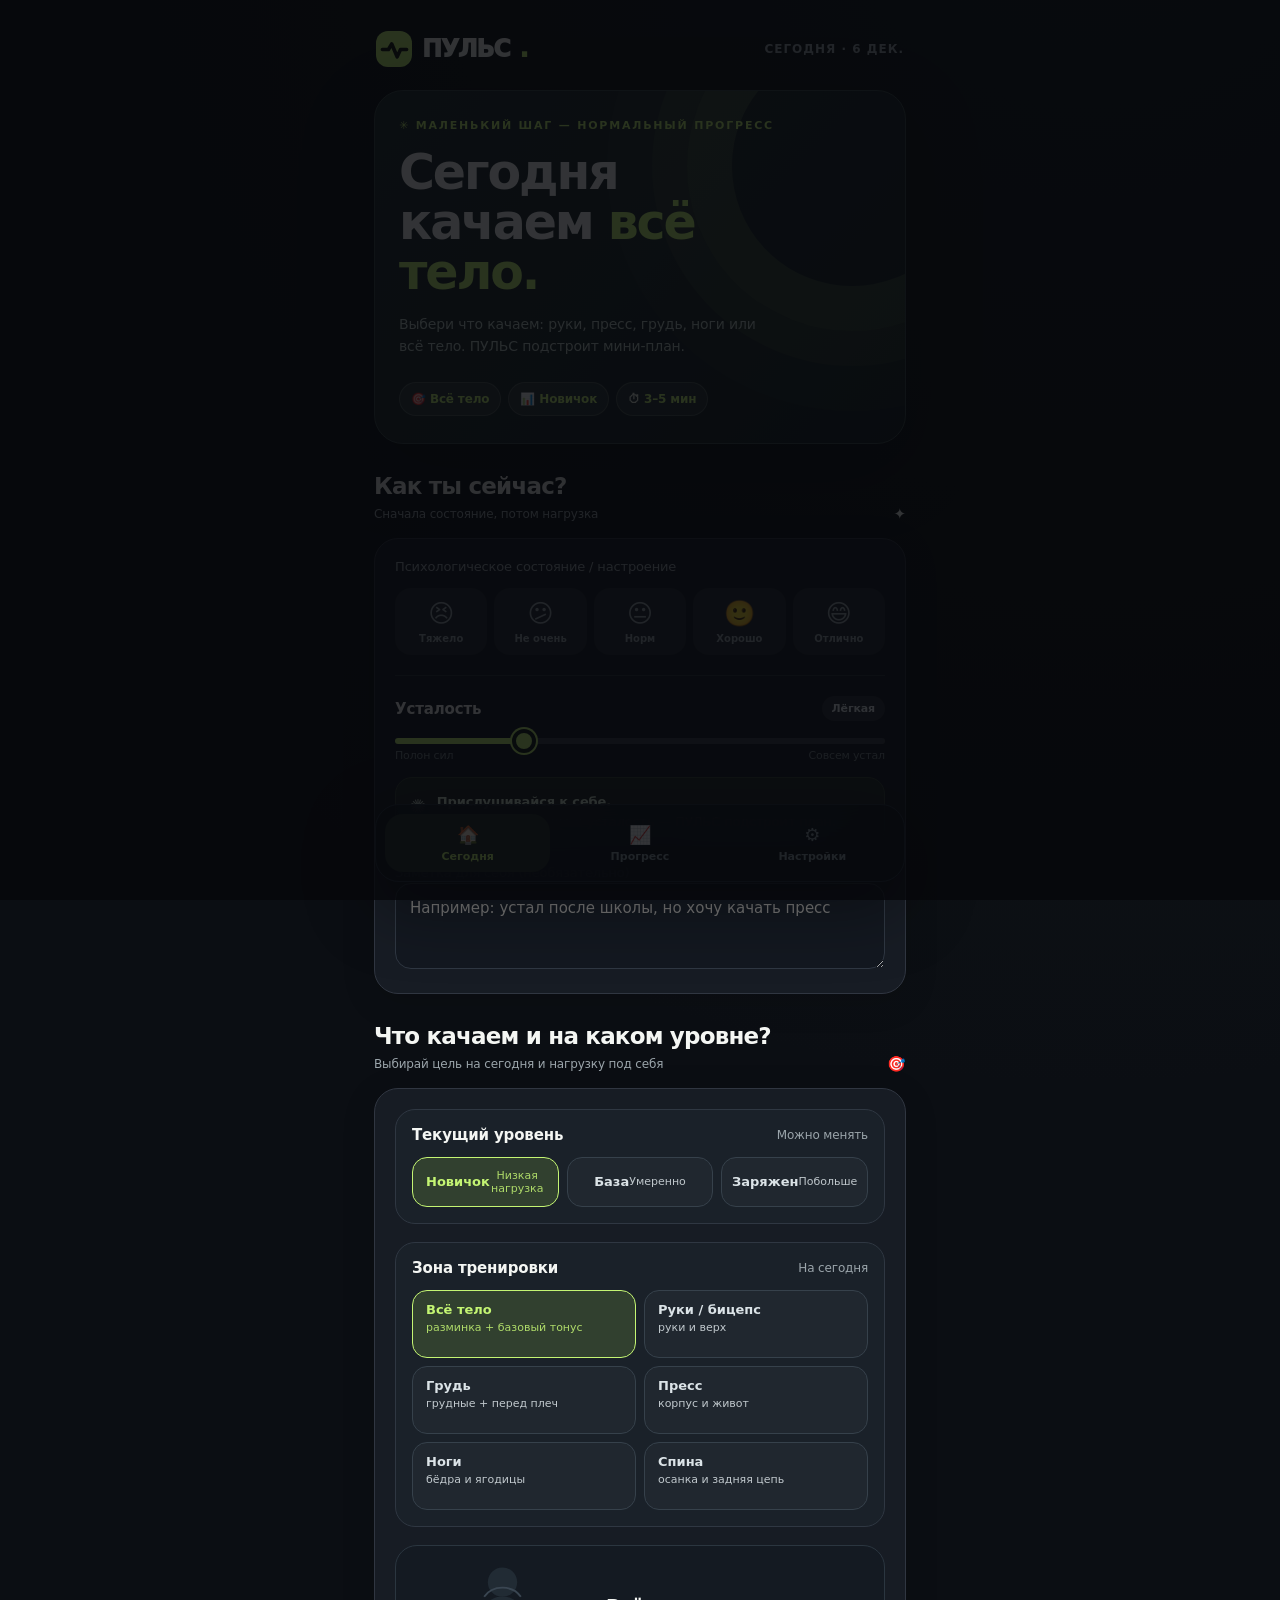
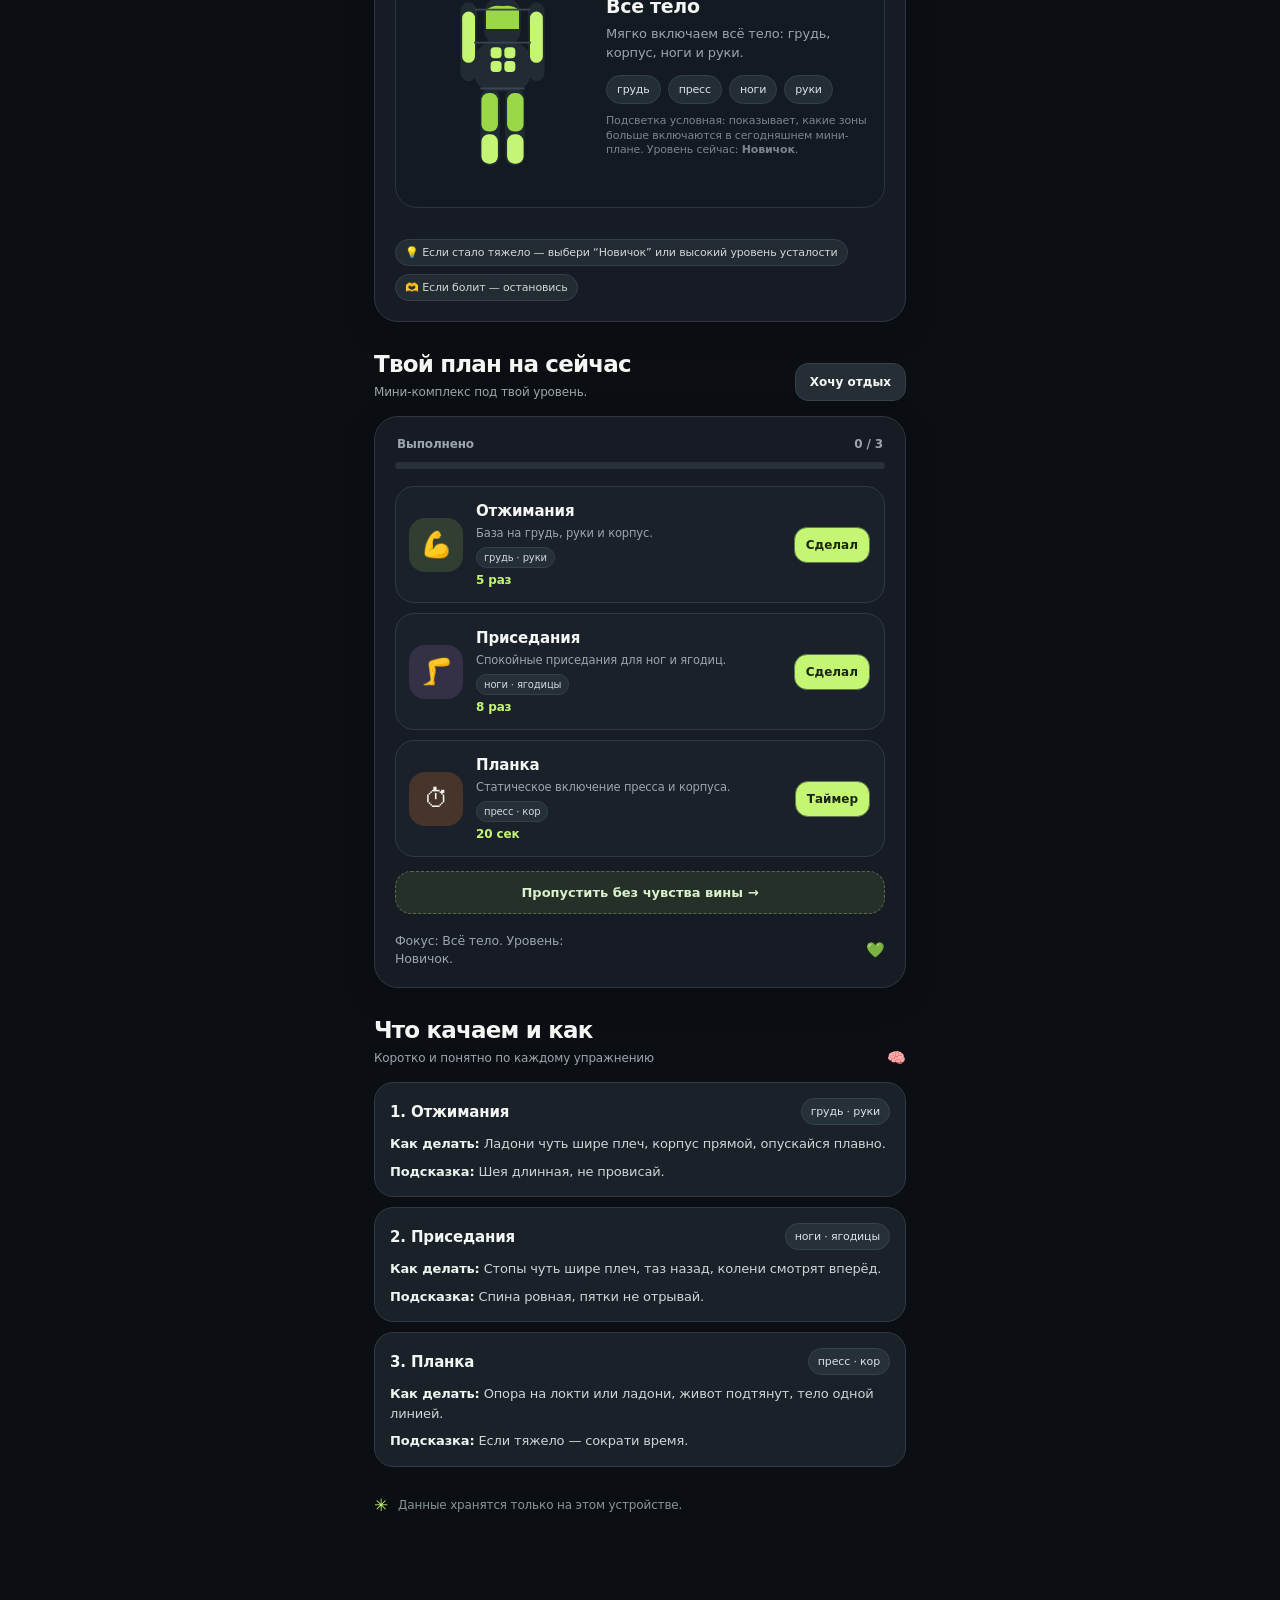
==== commit b0416d3a: "Add on-device camera pose repetition counter to PULSE v1.2" ====
--- a/pulse/android/app/src/main/assets/index.html
+++ b/pulse/android/app/src/main/assets/index.html
@@ -32,8 +32,11 @@
 .overlay{position:fixed;inset:0;background:#05070bcf;display:grid;place-items:center;padding:22px;z-index:60}.modal{max-width:410px;width:100%;background:#151b23;border:1px solid #33404b;border-radius:28px;padding:28px 24px 24px;box-shadow:var(--shadow);text-align:center}.modal .celebrate{font-size:45px;display:block;margin-bottom:14px}.modal p{margin-top:11px;color:#cbd3d7;line-height:1.6;font-size:14px}.modal button{margin-top:20px;border:0;border-radius:14px;padding:13px 16px;background:var(--lime);color:#172315;font-weight:850;min-width:130px}
 .toast{position:fixed;left:50%;bottom:103px;transform:translateX(-50%) translateY(18px);background:#101821;border:1px solid #30404a;color:#eef4f2;padding:12px 15px;border-radius:14px;box-shadow:0 14px 44px #0005;opacity:0;pointer-events:none;transition:.22s;max-width:min(90vw,420px);font-size:13px;z-index:70}.toast.show{opacity:1;transform:translateX(-50%) translateY(0)}
 @media (max-width:520px){.body-card{grid-template-columns:1fr}.body-wrap{order:-1}.focus-grid{grid-template-columns:1fr 1fr}.exercise{grid-template-columns:48px minmax(0,1fr)}.done-button{grid-column:1/-1;width:100%}.stats-grid{grid-template-columns:1fr 1fr 1fr}.choice-grid{grid-template-columns:1fr}.section-heading{align-items:flex-start}}
-  [hidden]{display:none!important}
-  </style>
+  
+.autocount-row{padding:10px 13px;border-radius:15px;border:1px solid #334d3e;background:#1d2c23;display:flex;align-items:center;justify-content:space-between;gap:12px}
+.autocount-row p{font-size:12px;line-height:1.45;color:#c6daca;flex:1}.autocount-start{border:1px solid #b6e380;background:#aee56e;color:#142214;border-radius:12px;padding:10px 12px;font-size:12px;font-weight:800;white-space:nowrap}
+.counter-hint{margin-top:13px;color:#c3d4c3;font-size:12px;line-height:1.5;padding:13px 14px;border:1px solid #35513b;background:#1e2923;border-radius:15px}
+</style>
 </head>
 <body>
   <div class="app-shell">
@@ -91,18 +94,18 @@
   let view=['today','progress','settings'].includes(location.hash.slice(1))?location.hash.slice(1):'today';
 
   function esc(s){return String(s??'').replace(/[&<>"]/g,m=>({ '&':'&amp;','<':'&lt;','>':'&gt;','"':'&quot;' }[m]));}
-  function dateKey(d=new Date()){return `${d.getFullYear()}-${String(d.getMonth()+1).padStart(2,"0")}-${String(d.getDate()).padStart(2,"0")}`;}
+  function dateKey(d=new Date()){return new Date(d.getFullYear(),d.getMonth(),d.getDate()).toISOString().slice(0,10);}
   function dayLabel(key){const d=new Date(key+'T12:00:00');return d.toLocaleDateString('ru-RU',{day:'numeric',month:'long'});}
   function formatClock(sec){const m=Math.floor(sec/60);const s=Math.max(0,sec%60);return `${String(m).padStart(2,'0')}:${String(s).padStart(2,'0')}`;}
   function bounded(n,min,max,fallback){const v=Number(n);return Number.isFinite(v)?Math.min(max,Math.max(min,Math.round(v))):fallback;}
 
   function defaults(){
     return {
-      version:2,
+      version:3,
       settings:{level:'beginner',focus:'full'},
       checkins:{},
       sessions:[],
-      progress:{day:dateKey(),mode:'normal',manualRest:false,done:[],status:'open'}
+      progress:{day:dateKey(),mode:'normal',manualRest:false,done:[],partial:{},status:'open'}
     };
   }
 
@@ -141,6 +144,7 @@
           mode:['normal','light','rest'].includes(saved.progress.mode)?saved.progress.mode:'normal',
           manualRest:!!saved.progress.manualRest,
           done:Array.isArray(saved.progress.done)?saved.progress.done.filter(x=>typeof x==='string').slice(0,20):[],
+          partial:saved.progress.partial&&typeof saved.progress.partial==='object'?Object.fromEntries(Object.entries(saved.progress.partial).filter(([k,v])=>/^[a-z-]{3,25}$/.test(k)&&Number.isFinite(Number(v))).map(([k,v])=>[k,bounded(v,0,100,0)])): {},
           status:saved.progress.status==='complete'?'complete':'open'
         };
       }
@@ -151,7 +155,7 @@
   let state=loadState();
   function save(){try{localStorage.setItem(KEY,JSON.stringify(state));}catch(e){toast('Не получилось сохранить данные: проверь память устройства');}}
   function todayCheckin(){return state.checkins[dateKey()]||null;}
-  function ensureToday(){if(state.progress.day!==dateKey()){stopTimer();state.progress={day:dateKey(),mode:'normal',manualRest:false,done:[],status:'open'};state.progress.mode=deriveMode();save();}}
+  function ensureToday(){if(state.progress.day!==dateKey()){stopTimer();state.progress={day:dateKey(),mode:'normal',manualRest:false,done:[],partial:{},status:'open'};state.progress.mode=deriveMode();save();}}
   function deriveMode(){const c=todayCheckin();if(state.progress?.manualRest || (c && c.fatigue>=3))return 'rest';if(c && (c.fatigue>=2 || c.mood<=2))return 'light';return 'normal';}
   function currentMode(){return state.progress.mode;}
   function updateMode(){if(state.progress.status!=='complete' && state.progress.done.length===0){state.progress.mode=deriveMode();stopTimer();}}
@@ -300,7 +304,8 @@
       return `<section class="section" aria-labelledby="finishedTitle"><div class="card finished"><div class="finished-icon" aria-hidden="true">✓</div><h2 id="finishedTitle">На сегодня достаточно 💚</h2><p>${last?.completed.length?`Сделано ${last.completed.length} из ${last.possible} заданий. `:''}Ты уделил время ${FOCUSES[last?.focus||state.settings.focus].name.toLowerCase()} и позаботился о себе.</p>${todayCheckin()?.fatigue<3?'<button class="small-cta" data-action="restart" type="button">Начать ещё один мини-подход</button>':''}</div></section>`;
     }
     const p=state.progress;const tasks=planFor(currentMode());const amount=p.done.length;
-    return `<section class="section" aria-labelledby="planTitle"><div class="section-heading"><div><h2 id="planTitle">Твой план на сейчас</h2><small>${modes[currentMode()].subtitle}</small></div>${todayCheckin()?.fatigue>=3?'<span class="muted" style="font-size:12px">Бережный режим</span>':`<button type="button" class="btn-soft" data-action="toggle-rest">${p.manualRest?'Вернуть упражнения':'Хочу отдых'}</button>`}</div><div class="card"><div class="progress-top"><span class="progress-count">Выполнено</span><span class="progress-count">${amount} / ${tasks.length}</span></div><div class="bar" role="progressbar" aria-label="Выполнено упражнений" aria-valuenow="${amount}" aria-valuemin="0" aria-valuemax="${tasks.length}"><span style="width:${amount/tasks.length*100}%"></span></div><div class="exercises">${tasks.map(item=>{const done=p.done.includes(item.id);return `<div class="exercise ${done?'done':''}"><div class="exercise-icon ${item.color}" aria-hidden="true">${item.icon}</div><div class="exercise-text"><div class="exercise-name">${esc(item.name)}</div><div class="exercise-desc">${esc(item.desc)}</div><div class="exercise-muscle"><span>${esc(item.muscles)}</span></div><div class="exercise-amount">${item.count} ${item.unit}</div></div><button type="button" data-${done?'undo':'task'}="${item.id}" class="done-button ${done?'done-btn':''}" aria-label="${done?'Отменить выполнение':'Отметить выполнение'}: ${esc(item.name)}">${done?'✓ Готово':item.duration?'Таймер':'Сделал'}</button></div>${timer?.id===item.id && !done ? `<div class="timer-panel"><div><strong id="timerClock">${formatClock(timer.remaining)}</strong><br><span>Спокойный темп</span></div><button type="button" class="btn-timer" data-timer="${item.id}">${timer.running?'Пауза':'Продолжить'}</button></div>`:''}`;}).join('')}</div><button type="button" class="rest-toggle" data-action="finish-early">${amount?'Закончить на сегодня':'Пропустить без чувства вины'} →</button><div class="plan-footer"><small>Фокус: ${FOCUSES[state.settings.focus].name}. Уровень: ${LEVELS[state.settings.level].name}.</small><span aria-hidden="true">💚</span></div></div></section>`;
+    const cameraAvailable=typeof window.NativeBridge?.startCounter==='function';
+    return `<section class="section" aria-labelledby="planTitle"><div class="section-heading"><div><h2 id="planTitle">Твой план на сейчас</h2><small>${modes[currentMode()].subtitle}</small></div>${todayCheckin()?.fatigue>=3?'<span class="muted" style="font-size:12px">Бережный режим</span>':`<button type="button" class="btn-soft" data-action="toggle-rest">${p.manualRest?'Вернуть упражнения':'Хочу отдых'}</button>`}</div><div class="card">${cameraAvailable?`<div class="counter-hint">📷 <b>Автосчётчик упражнений (бета).</b> Считает приседания, отжимания и сгибания на бицепс по положению суставов. Видео не записывается и не отправляется на сервер. Дай разрешение камере при первом запуске.</div>`:''}<div class="progress-top"><span class="progress-count">Выполнено</span><span class="progress-count">${amount} / ${tasks.length}</span></div><div class="bar" role="progressbar" aria-label="Выполнено упражнений" aria-valuenow="${amount}" aria-valuemin="0" aria-valuemax="${tasks.length}"><span style="width:${amount/tasks.length*100}%"></span></div><div class="exercises">${tasks.map(item=>{const done=p.done.includes(item.id);return `<div class="exercise ${done?'done':''}"><div class="exercise-icon ${item.color}" aria-hidden="true">${item.icon}</div><div class="exercise-text"><div class="exercise-name">${esc(item.name)}</div><div class="exercise-desc">${esc(item.desc)}</div><div class="exercise-muscle"><span>${esc(item.muscles)}</span></div><div class="exercise-amount">${item.count} ${item.unit}</div></div><button type="button" data-${done?'undo':'task'}="${item.id}" class="done-button ${done?'done-btn':''}" aria-label="${done?'Отменить выполнение':'Отметить выполнение'}: ${esc(item.name)}">${done?'✓ Готово':item.duration?'Таймер':'Сделал'}</button></div>${cameraAvailable && !done && ['pushups','close-pushups','wide-pushups','wall-pushups','squats','biceps-curl'].includes(item.id)?`<div class="autocount-row"><p>📷 <strong>Счёт по камере</strong>${p.partial?.[item.id]?` · ${p.partial[item.id]} / ${item.count} уже распознано`:''}<br>Поставь телефон устойчиво и покажи тело в кадре.</p><button type="button" class="autocount-start" data-autocount="${item.id}">${p.partial?.[item.id]?'▶ Продолжить':'📷 Считать'}</button></div>`:''}${timer?.id===item.id && !done ? `<div class="timer-panel"><div><strong id="timerClock">${formatClock(timer.remaining)}</strong><br><span>Спокойный темп</span></div><button type="button" class="btn-timer" data-timer="${item.id}">${timer.running?'Пауза':'Продолжить'}</button></div>`:''}`;}).join('')}</div><button type="button" class="rest-toggle" data-action="finish-early">${amount?'Закончить на сегодня':'Пропустить без чувства вины'} →</button><div class="plan-footer"><small>Фокус: ${FOCUSES[state.settings.focus].name}. Уровень: ${LEVELS[state.settings.level].name}.</small><span aria-hidden="true">💚</span></div></div></section>`;
   }
 
   function renderGuides(){
@@ -319,7 +324,7 @@
   }
 
   function renderSettings(){
-    return `<div class="page-head"><div class="eyebrow">НАСТРОЙКИ</div><h1 style="margin-top:12px">Всё <span style="color:var(--lime)">под тебя.</span></h1><p>Здесь можно быстро посмотреть текущий уровень и цель, а ещё сохранить или стереть данные.</p></div><section class="section" style="margin-top:6px"><div class="section-heading"><div><h2>Мой профиль нагрузки</h2><small>Эти параметры используются в плане на сегодня</small></div></div><div class="card"><div class="helper"><b>Уровень:</b> ${LEVELS[state.settings.level].name}<br><b>Фокус:</b> ${FOCUSES[state.settings.focus].name}</div><div class="recommendation"><span class="spark">✺</span><div><strong>Совет:</strong><br>Если упражнения кажутся слишком тяжёлыми, выбери уровень “Новичок”. Если слишком легко — “Заряжен”.</div></div></div></section><section class="section"><div class="section-heading"><div><h2>Мои данные</h2><small>Личная информация остаётся локально</small></div></div><div class="card"><h3>Без аккаунта и интернета</h3><p class="helper">Настроение, усталость, выбранные зоны тренировки и история занятий сохраняются только на этом устройстве. Удаление данных приложения может стереть историю.</p><button type="button" class="action-btn" data-action="export">↗ Сохранить мою историю (JSON)</button><button type="button" class="action-btn danger" data-action="reset">× Очистить все данные</button></div></section><p class="credits">ПУЛЬС v1.1 · Мини-тренировки по зонам тела<br>Это не медицинская диагностика или программа лечения.</p>`;
+    return `<div class="page-head"><div class="eyebrow">НАСТРОЙКИ</div><h1 style="margin-top:12px">Всё <span style="color:var(--lime)">под тебя.</span></h1><p>Здесь можно быстро посмотреть текущий уровень и цель, а ещё сохранить или стереть данные.</p></div><section class="section" style="margin-top:6px"><div class="section-heading"><div><h2>Мой профиль нагрузки</h2><small>Эти параметры используются в плане на сегодня</small></div></div><div class="card"><div class="helper"><b>Уровень:</b> ${LEVELS[state.settings.level].name}<br><b>Фокус:</b> ${FOCUSES[state.settings.focus].name}</div><div class="recommendation"><span class="spark">✺</span><div><strong>Совет:</strong><br>Если упражнения кажутся слишком тяжёлыми, выбери уровень “Новичок”. Если слишком легко — “Заряжен”.</div></div></div></section><section class="section"><div class="section-heading"><div><h2>Мои данные</h2><small>Личная информация остаётся локально</small></div></div><div class="card"><h3>Без аккаунта и интернета</h3><p class="helper">Настроение, усталость, выбранные зоны тренировки и история занятий сохраняются только на этом устройстве. Удаление данных приложения может стереть историю.</p><button type="button" class="action-btn" data-action="export">↗ Сохранить мою историю (JSON)</button><button type="button" class="action-btn danger" data-action="reset">× Очистить все данные</button></div></section><p class="credits">ПУЛЬС v1.2 · Камера считает повторения<br>Это не медицинская диагностика или программа лечения.</p>`;
   }
 
   function render(){
@@ -333,6 +338,20 @@
   function stopTimer(){if(timer?.tickId)clearInterval(timer.tickId);timer=null;}
   function startTimer(id){const item=planFor(currentMode()).find(x=>x.id===id && x.duration);if(!item || state.progress.done.includes(id))return;if(timer && timer.id!==id)stopTimer();if(!timer){timer={id,remaining:item.duration,running:false,tickId:null,deadline:0};}if(timer.running){timer.remaining=Math.max(1,Math.ceil((timer.deadline-Date.now())/1000));clearInterval(timer.tickId);timer.tickId=null;timer.running=false;render();return;}timer.running=true;timer.deadline=Date.now()+timer.remaining*1000;timer.tickId=setInterval(()=>{if(!timer||!timer.running)return;timer.remaining=Math.max(0,Math.ceil((timer.deadline-Date.now())/1000));const clock=document.getElementById('timerClock');if(clock)clock.textContent=formatClock(timer.remaining);if(timer.remaining<=0){const doneId=timer.id;stopTimer();finishTask(doneId);}},175);render();}
   function finishTask(id){if(state.progress.status==='complete')return;const all=planFor(currentMode());const item=all.find(t=>t.id===id);if(!item)return;if(timer?.id===id)stopTimer();if(!state.progress.done.includes(id))state.progress.done.push(id);if(state.progress.done.length>=all.length){completeSession(false);return;}save();render();toast('Готово! Маленькая победа ✨');}
+  window.pulseCounterResult=(id,count)=>{
+    if(state.progress.status==='complete')return;
+    const item=planFor(currentMode()).find(t=>t.id===id);
+    if(!item)return;
+    const safeCount=bounded(count,0,100,0);
+    state.progress.partial=state.progress.partial||{};
+    state.progress.partial[id]=Math.max(state.progress.partial[id]||0,safeCount);
+    if(state.progress.partial[id]>=item.count){
+      finishTask(id);
+      toast(`Камера засчитала ${safeCount} повторений! 🎯`);
+    }else{
+      save();render();toast(`Камера распознала ${safeCount} из ${item.count}. Можно продолжить.`);
+    }
+  };
   function undoTask(id){if(state.progress.status==='complete')return;state.progress.done=state.progress.done.filter(x=>x!==id);save();render();}
 
   function completeSession(early){
@@ -351,7 +370,7 @@
     overlay.hidden=false;overlay.querySelector('button').focus();
   }
 
-  function exportData(){const payload=JSON.stringify({exportedAt:new Date().toISOString(),app:'ПУЛЬС 1.1',data:state},null,2);if(window.NativeBridge&&typeof window.NativeBridge.shareData==='function'){window.NativeBridge.shareData(payload);toast('Выбери приложение, чтобы сохранить данные');return;}const blob=new Blob([payload],{type:'application/json;charset=utf-8'});const url=URL.createObjectURL(blob);const a=document.createElement('a');a.href=url;a.download=`pulse-history-${dateKey()}.json`;document.body.append(a);a.click();a.remove();setTimeout(()=>URL.revokeObjectURL(url),1200);toast('История экспортирована');}
+  function exportData(){const payload=JSON.stringify({exportedAt:new Date().toISOString(),app:'ПУЛЬС 1.2',data:state},null,2);if(window.NativeBridge&&typeof window.NativeBridge.shareData==='function'){window.NativeBridge.shareData(payload);toast('Выбери приложение, чтобы сохранить данные');return;}const blob=new Blob([payload],{type:'application/json;charset=utf-8'});const url=URL.createObjectURL(blob);const a=document.createElement('a');a.href=url;a.download=`pulse-history-${dateKey()}.json`;document.body.append(a);a.click();a.remove();setTimeout(()=>URL.revokeObjectURL(url),1200);toast('История экспортирована');}
   function resetData(){if(!confirm('Точно удалить всю историю, настройки и выбранные зоны тренировки? Отменить это действие нельзя.'))return;stopTimer();state=defaults();save();view='today';location.hash='today';render();toast('Все данные очищены');}
 
   function setRest(){
@@ -364,12 +383,12 @@
   function setLevel(level){
     if(!LEVELS[level])return;
     if(state.progress.status!=='complete' && state.progress.done.length>0){toast('Смени уровень после завершения текущего подхода');return;}
-    state.settings.level=level;save();render();toast(`Уровень: ${LEVELS[level].name}`);
+    state.settings.level=level;state.progress.partial={};save();render();toast(`Уровень: ${LEVELS[level].name}`);
   }
   function setFocus(focus){
     if(!FOCUSES[focus])return;
     if(state.progress.status!=='complete' && state.progress.done.length>0){toast('Смени зону после завершения текущего подхода');return;}
-    state.settings.focus=focus;save();render();toast(`Фокус: ${FOCUSES[focus].name}`);
+    state.settings.focus=focus;state.progress.partial={};save();render();toast(`Фокус: ${FOCUSES[focus].name}`);
   }
 
   document.addEventListener('click',e=>{
@@ -379,13 +398,20 @@
     const level=e.target.closest('[data-level]');if(level){setLevel(level.dataset.level);return;}
     const focus=e.target.closest('[data-focus]');if(focus){setFocus(focus.dataset.focus);return;}
     const task=e.target.closest('[data-task]');if(task){const t=planFor(currentMode()).find(t=>t.id===task.dataset.task);if(t?.duration){startTimer(t.id);}else{finishTask(t?.id);}return;}
+    const auto=e.target.closest('[data-autocount]');if(auto){
+      const item=planFor(currentMode()).find(t=>t.id===auto.dataset.autocount);
+      if(item&&window.NativeBridge?.startCounter){
+        window.NativeBridge.startCounter(item.id,item.name,item.count,state.progress.partial?.[item.id]||0);
+      }
+      return;
+    }
     const undo=e.target.closest('[data-undo]');if(undo){undoTask(undo.dataset.undo);return;}
     const timerButton=e.target.closest('[data-timer]');if(timerButton){startTimer(timerButton.dataset.timer);return;}
     const action=e.target.closest('[data-action]')?.dataset.action;
     switch(action){
       case 'toggle-rest':setRest();break;
       case 'finish-early':completeSession(true);break;
-      case 'restart':state.progress={day:dateKey(),mode:deriveMode(),manualRest:false,done:[],status:'open'};save();render();break;
+      case 'restart':state.progress={day:dateKey(),mode:deriveMode(),manualRest:false,done:[],partial:{},status:'open'};save();render();break;
       case 'export':exportData();break;
       case 'reset':resetData();break;
       case 'close-modal':overlay.hidden=true;overlay.innerHTML='';break;
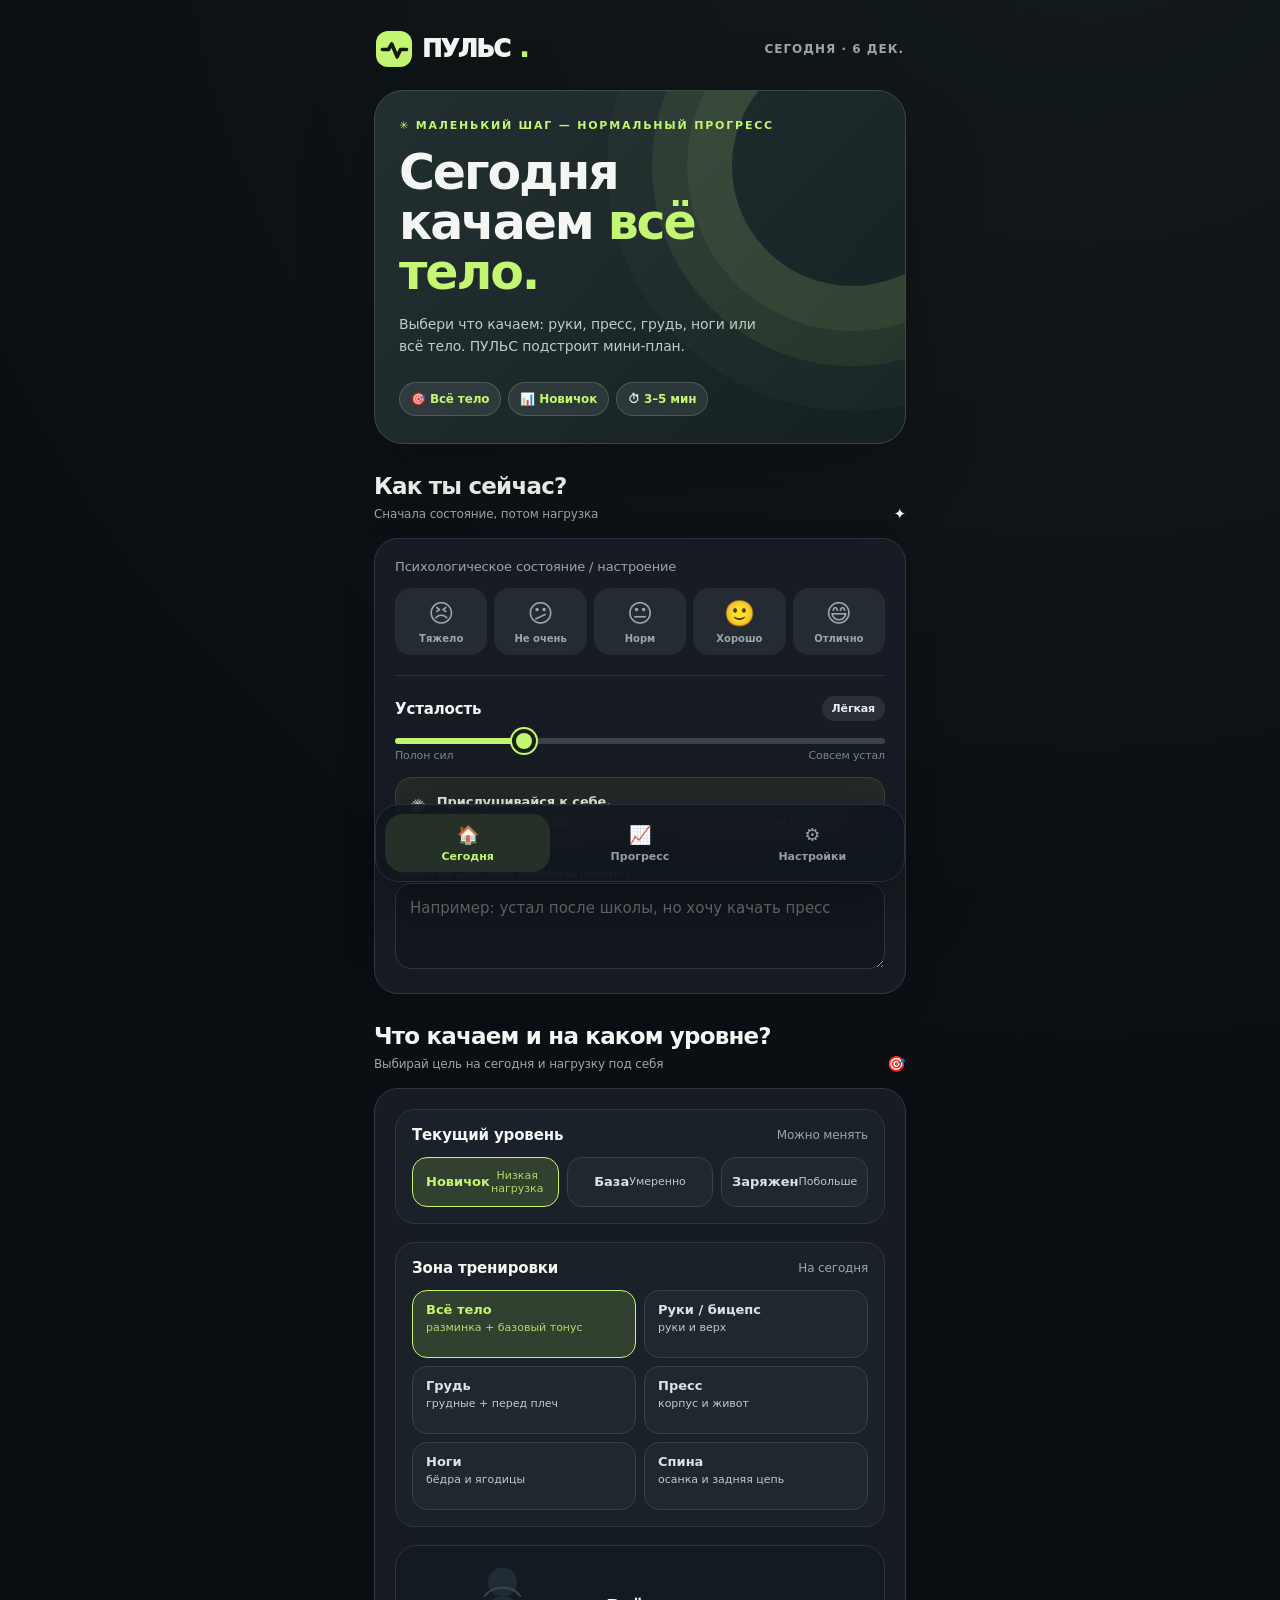
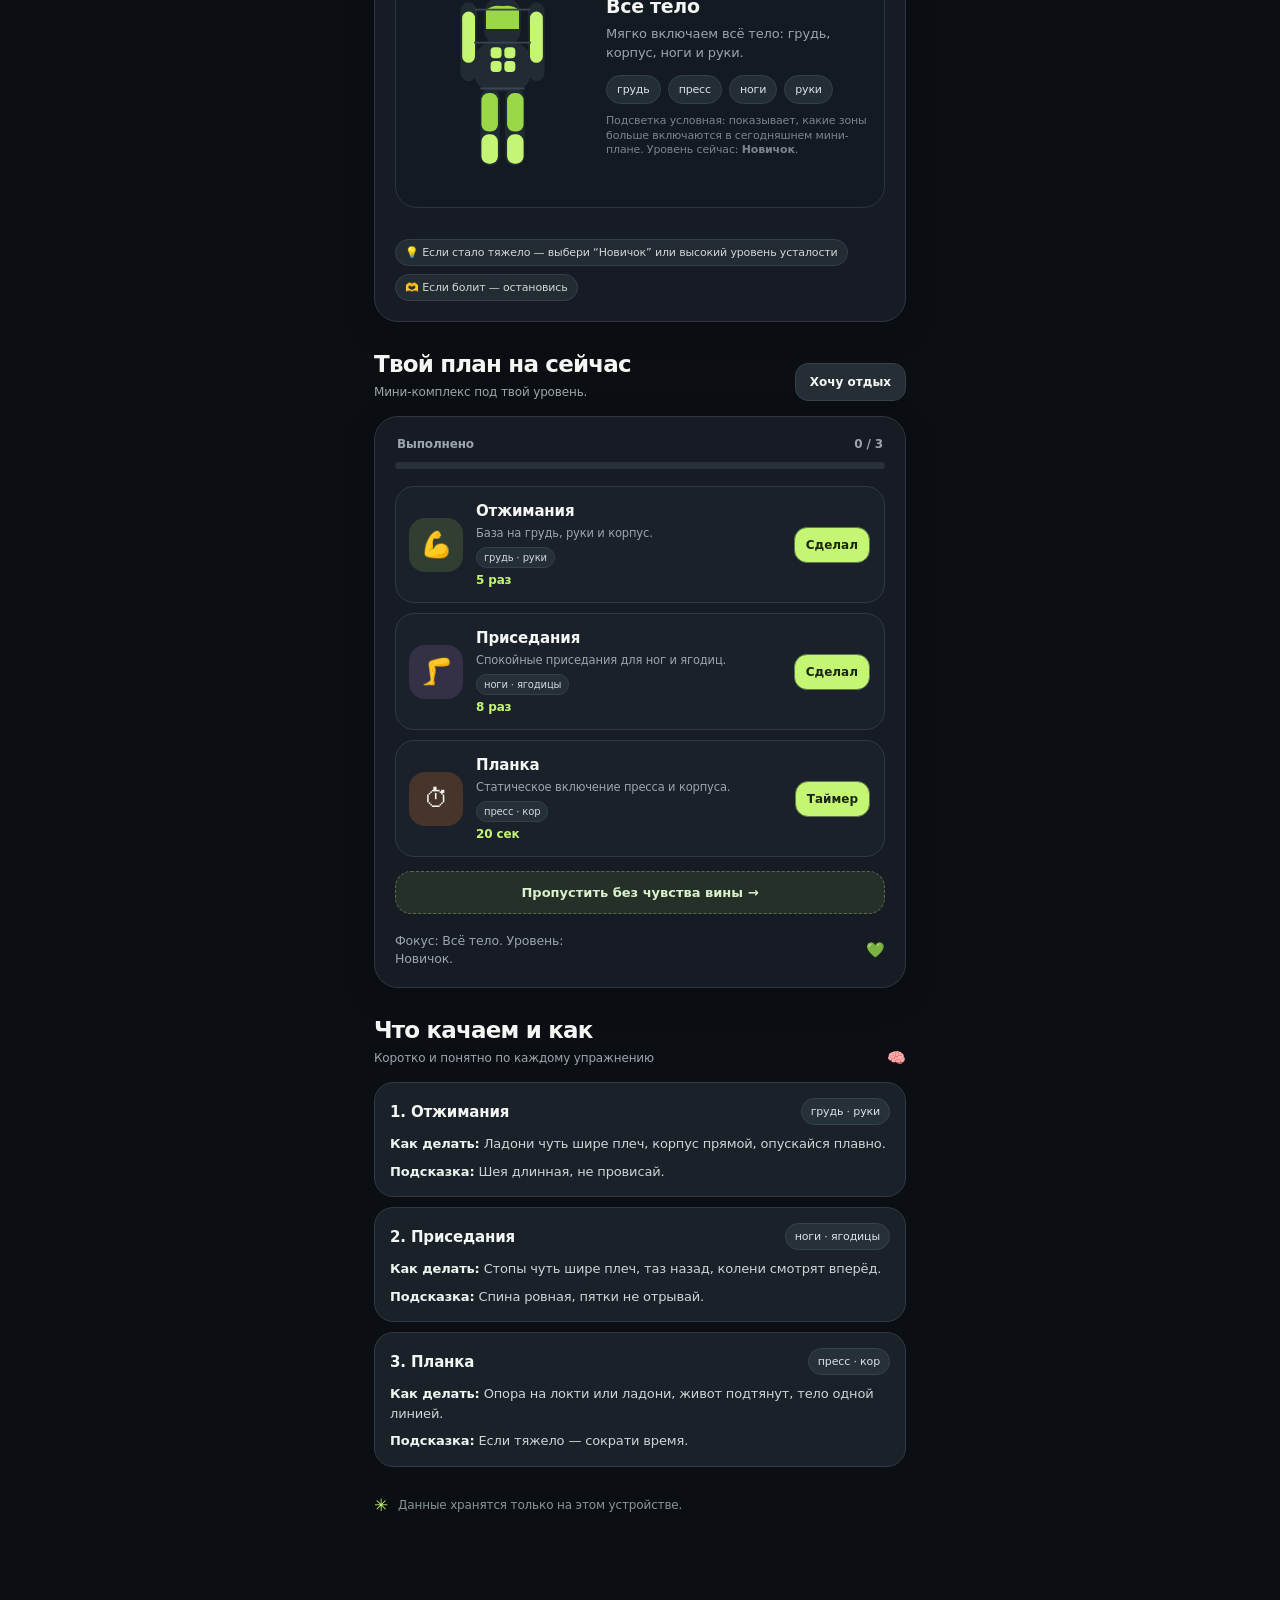
==== commit b6257127: "Fix invisible modal overlay blocking PULSE UI (v1.2.1)" ====
--- a/pulse/android/app/src/main/assets/index.html
+++ b/pulse/android/app/src/main/assets/index.html
@@ -29,7 +29,7 @@
 .page-head{padding:17px 2px 22px}.page-head p{color:var(--muted);font-size:13px;margin-top:10px;line-height:1.5}.stats-grid{display:grid;grid-template-columns:repeat(3,1fr);gap:9px}.stat-card{border:1px solid #343a43;background:var(--card);border-radius:19px;padding:16px 11px}.stat-card strong{display:block;font-size:clamp(24px,6vw,31px);color:var(--lime);letter-spacing:-1.3px}.stat-card span{font-size:11px;color:var(--muted);line-height:1.4;display:block;margin-top:7px}.week-grid{display:grid;grid-template-columns:repeat(7,1fr);gap:6px;align-items:end;margin-top:19px}.week-day{display:grid;gap:7px;text-align:center;justify-items:center;color:var(--muted);font-size:11px}.week-column{height:90px;width:100%;display:flex;align-items:end;justify-content:center}.week-column span{display:block;width:100%;max-width:35px;height:var(--height,10%);min-height:6px;background:#384047;border-radius:9px 9px 4px 4px}.week-column span.active{background:linear-gradient(180deg,var(--lime),#7ba746)}.week-day.today{color:var(--lime)}.history{display:grid;gap:9px;margin-top:15px}.history-item{background:#171d25;border:1px solid #2e3640;border-radius:18px;padding:15px 16px;display:flex;gap:12px;justify-content:space-between;align-items:center}.history-item strong{display:block;font-size:14px}.history-item small{color:var(--muted);display:block;font-size:12px;line-height:1.45;margin-top:4px}.history-tag{font-size:11px;padding:8px 10px;border-radius:100px;background:#253028;color:#d7eccc;border:1px solid #425347;white-space:nowrap}.empty{font-size:14px;line-height:1.6;color:var(--muted)}
 .action-btn{width:100%;margin-top:11px;border:1px solid #33404b;background:#202831;color:var(--text);border-radius:14px;padding:13px 14px;font-weight:760;text-align:left}.action-btn.danger{border-color:#4c3939;background:#2b2121;color:#ffd1d1}.credits{margin:28px 3px 0;color:#78858b;font-size:12px;line-height:1.55;text-align:center}
 .bottom-nav{position:fixed;left:50%;bottom:18px;transform:translateX(-50%);width:min(530px,calc(100vw - 22px));background:#10151ddb;border:1px solid #26313d;backdrop-filter:blur(22px);-webkit-backdrop-filter:blur(22px);box-shadow:0 24px 70px #0006;border-radius:24px;padding:9px;display:grid;grid-template-columns:repeat(3,1fr);gap:7px;z-index:30}.nav-btn{border:0;background:transparent;color:#90a0a7;border-radius:18px;padding:10px 10px 9px;display:grid;justify-items:center;gap:5px;font-size:11px;font-weight:720}.nav-btn .icon{font-size:18px}.nav-btn.active{background:#243028;color:var(--lime)}
-.overlay{position:fixed;inset:0;background:#05070bcf;display:grid;place-items:center;padding:22px;z-index:60}.modal{max-width:410px;width:100%;background:#151b23;border:1px solid #33404b;border-radius:28px;padding:28px 24px 24px;box-shadow:var(--shadow);text-align:center}.modal .celebrate{font-size:45px;display:block;margin-bottom:14px}.modal p{margin-top:11px;color:#cbd3d7;line-height:1.6;font-size:14px}.modal button{margin-top:20px;border:0;border-radius:14px;padding:13px 16px;background:var(--lime);color:#172315;font-weight:850;min-width:130px}
+[hidden]{display:none!important}.overlay:empty{display:none!important}.overlay{position:fixed;inset:0;background:#05070bcf;display:grid;place-items:center;padding:22px;z-index:60}.modal{max-width:410px;width:100%;background:#151b23;border:1px solid #33404b;border-radius:28px;padding:28px 24px 24px;box-shadow:var(--shadow);text-align:center}.modal .celebrate{font-size:45px;display:block;margin-bottom:14px}.modal p{margin-top:11px;color:#cbd3d7;line-height:1.6;font-size:14px}.modal button{margin-top:20px;border:0;border-radius:14px;padding:13px 16px;background:var(--lime);color:#172315;font-weight:850;min-width:130px}
 .toast{position:fixed;left:50%;bottom:103px;transform:translateX(-50%) translateY(18px);background:#101821;border:1px solid #30404a;color:#eef4f2;padding:12px 15px;border-radius:14px;box-shadow:0 14px 44px #0005;opacity:0;pointer-events:none;transition:.22s;max-width:min(90vw,420px);font-size:13px;z-index:70}.toast.show{opacity:1;transform:translateX(-50%) translateY(0)}
 @media (max-width:520px){.body-card{grid-template-columns:1fr}.body-wrap{order:-1}.focus-grid{grid-template-columns:1fr 1fr}.exercise{grid-template-columns:48px minmax(0,1fr)}.done-button{grid-column:1/-1;width:100%}.stats-grid{grid-template-columns:1fr 1fr 1fr}.choice-grid{grid-template-columns:1fr}.section-heading{align-items:flex-start}}
   
